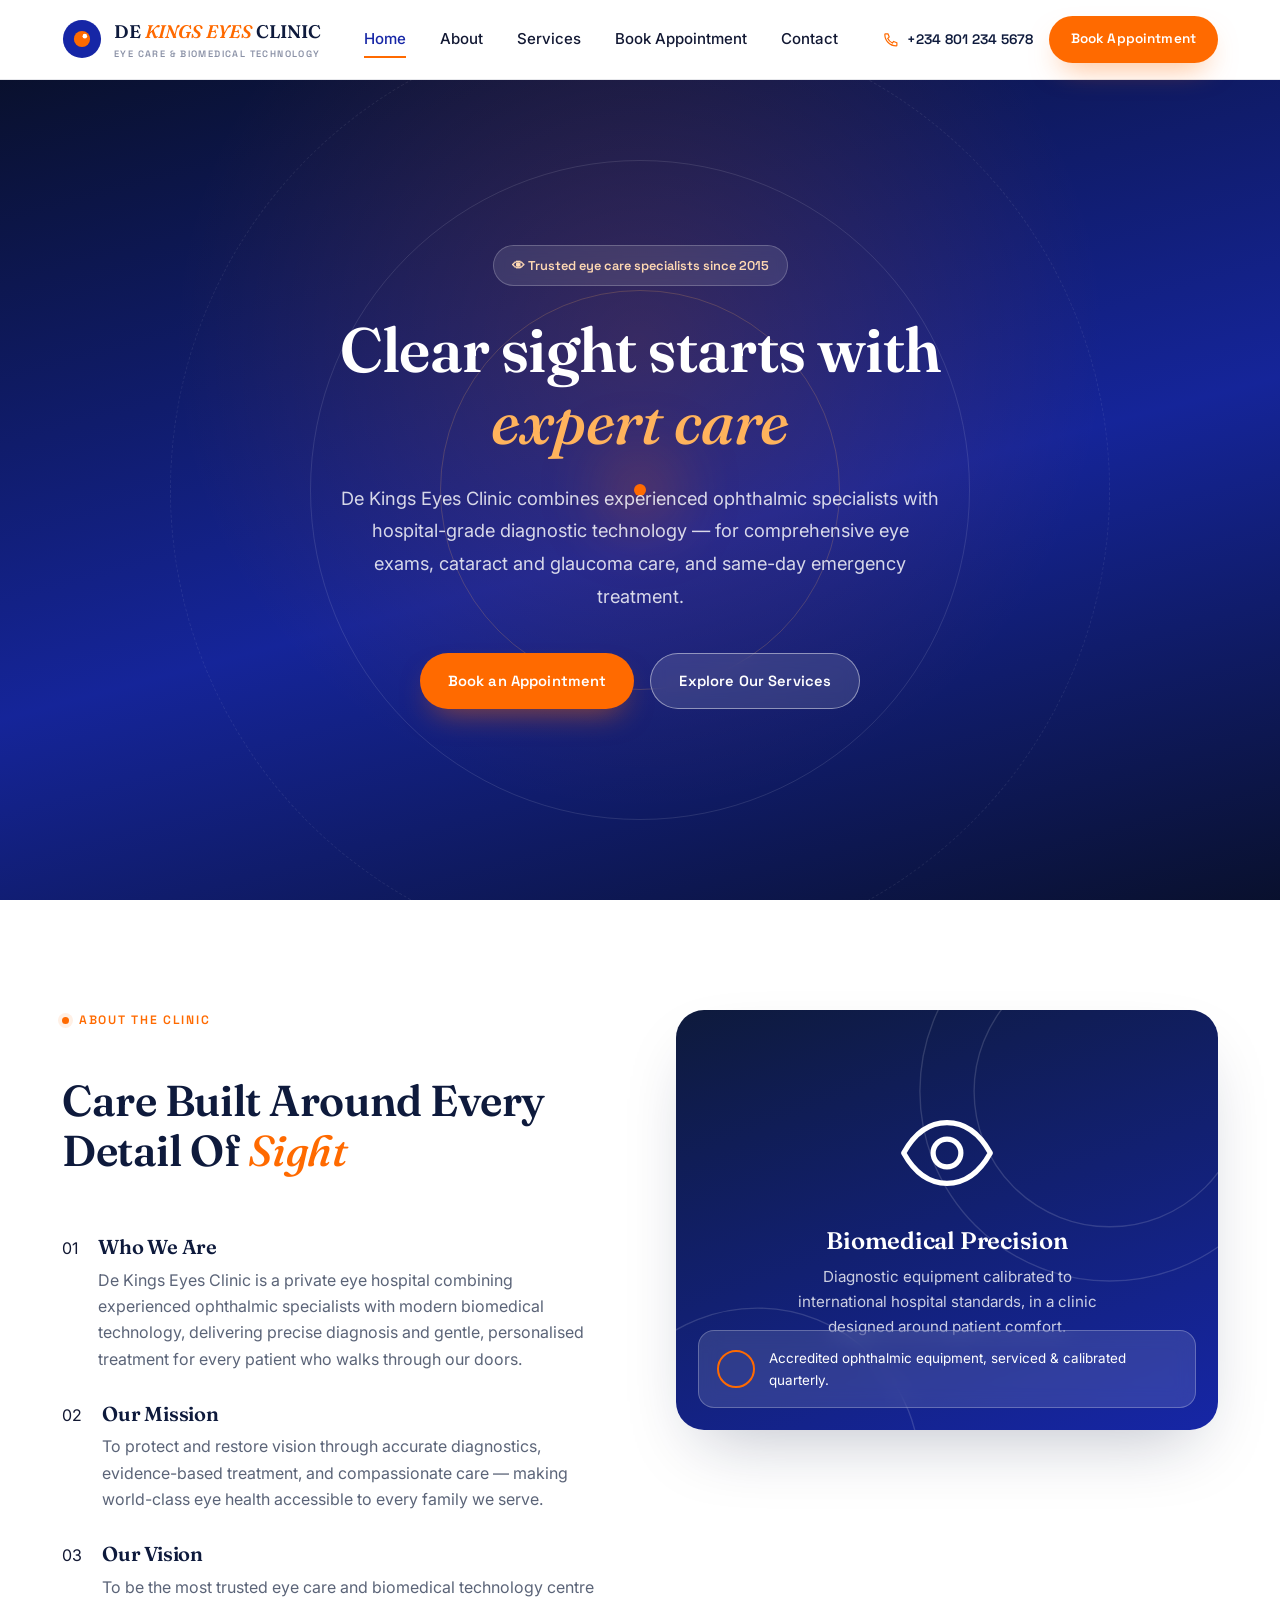
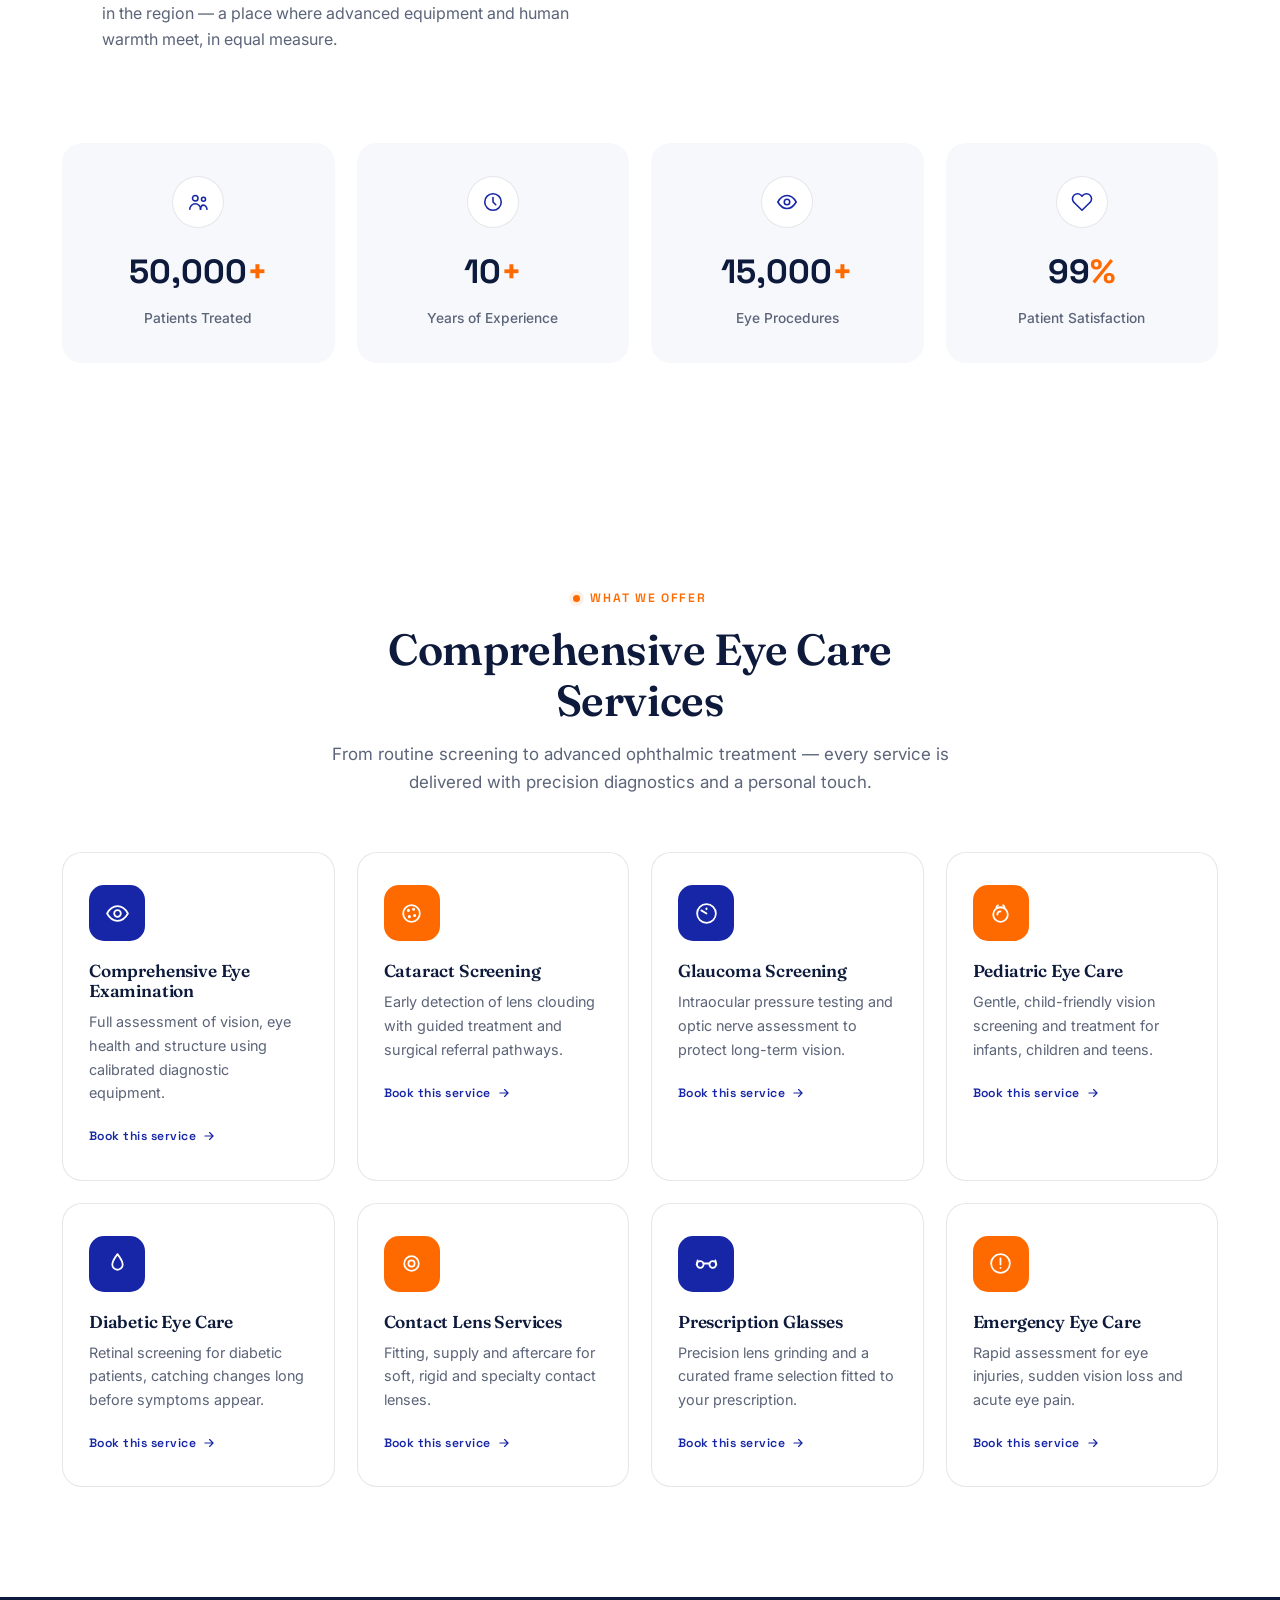
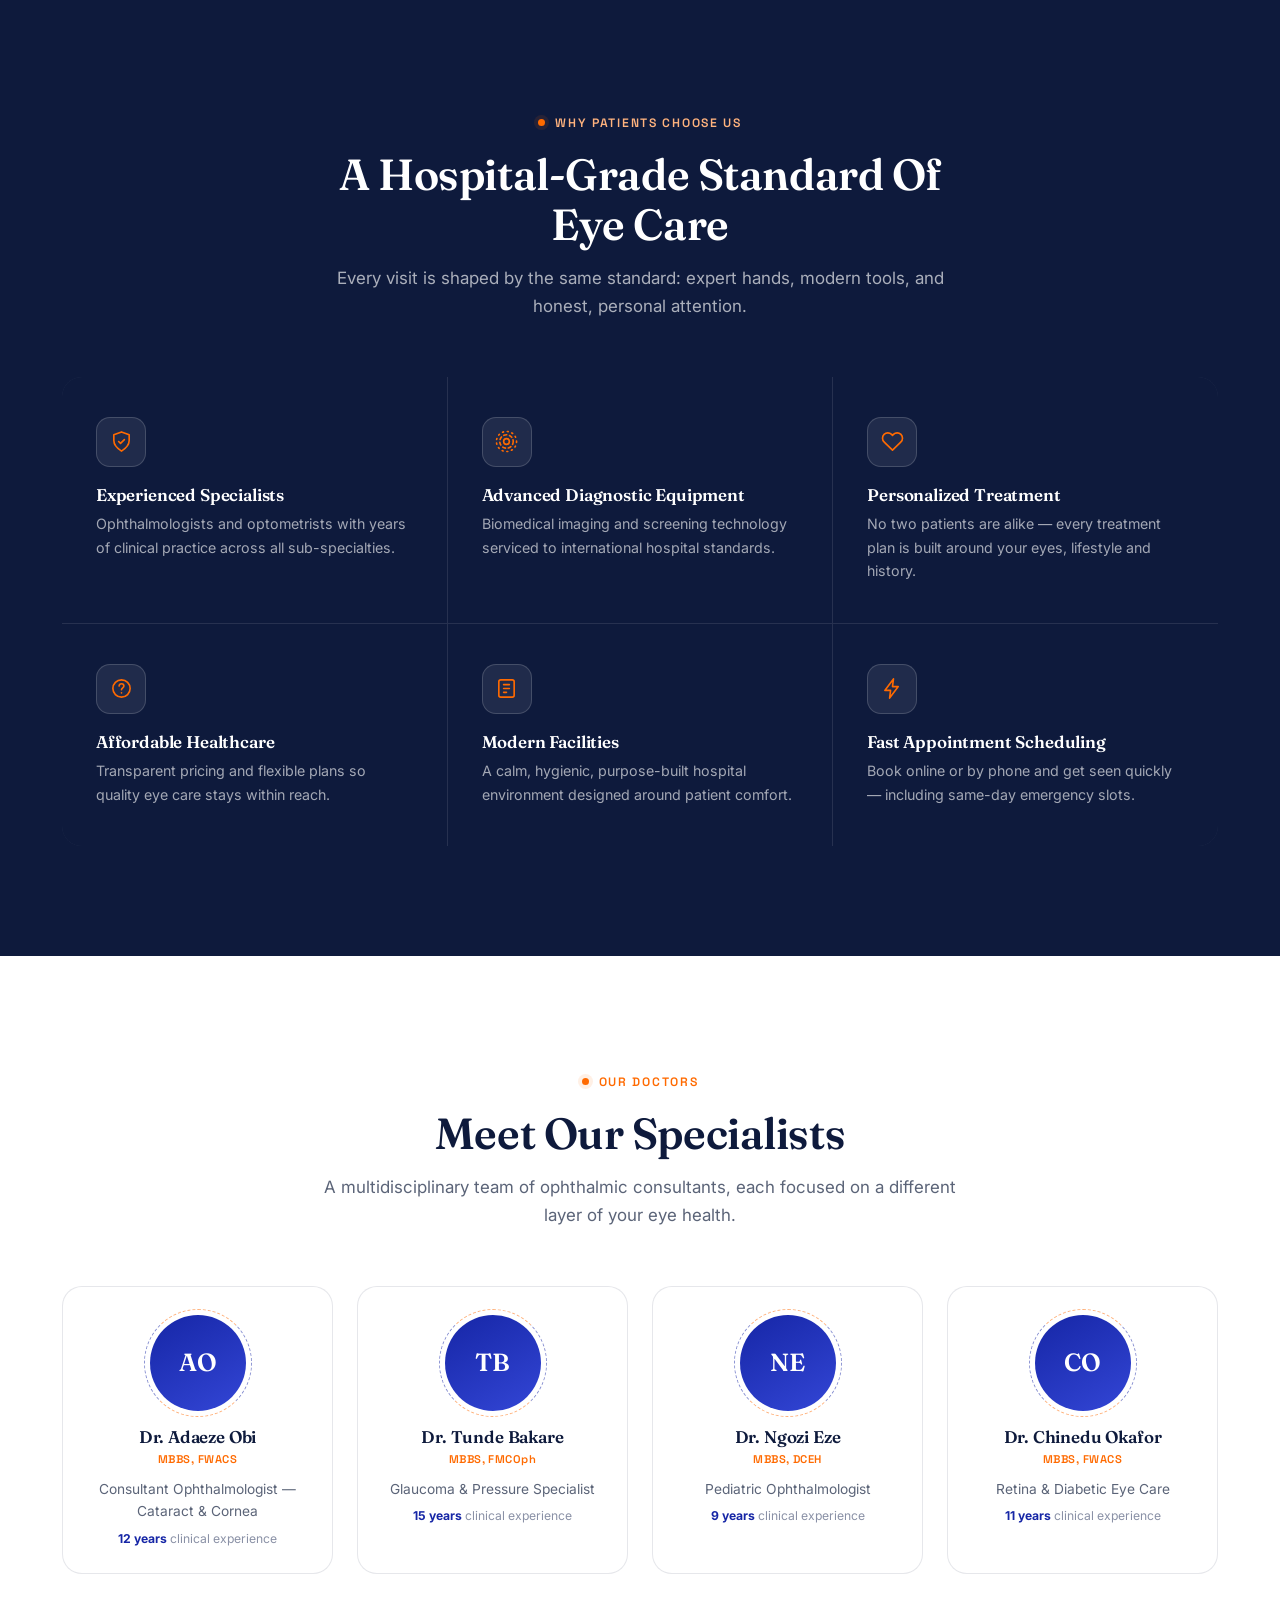
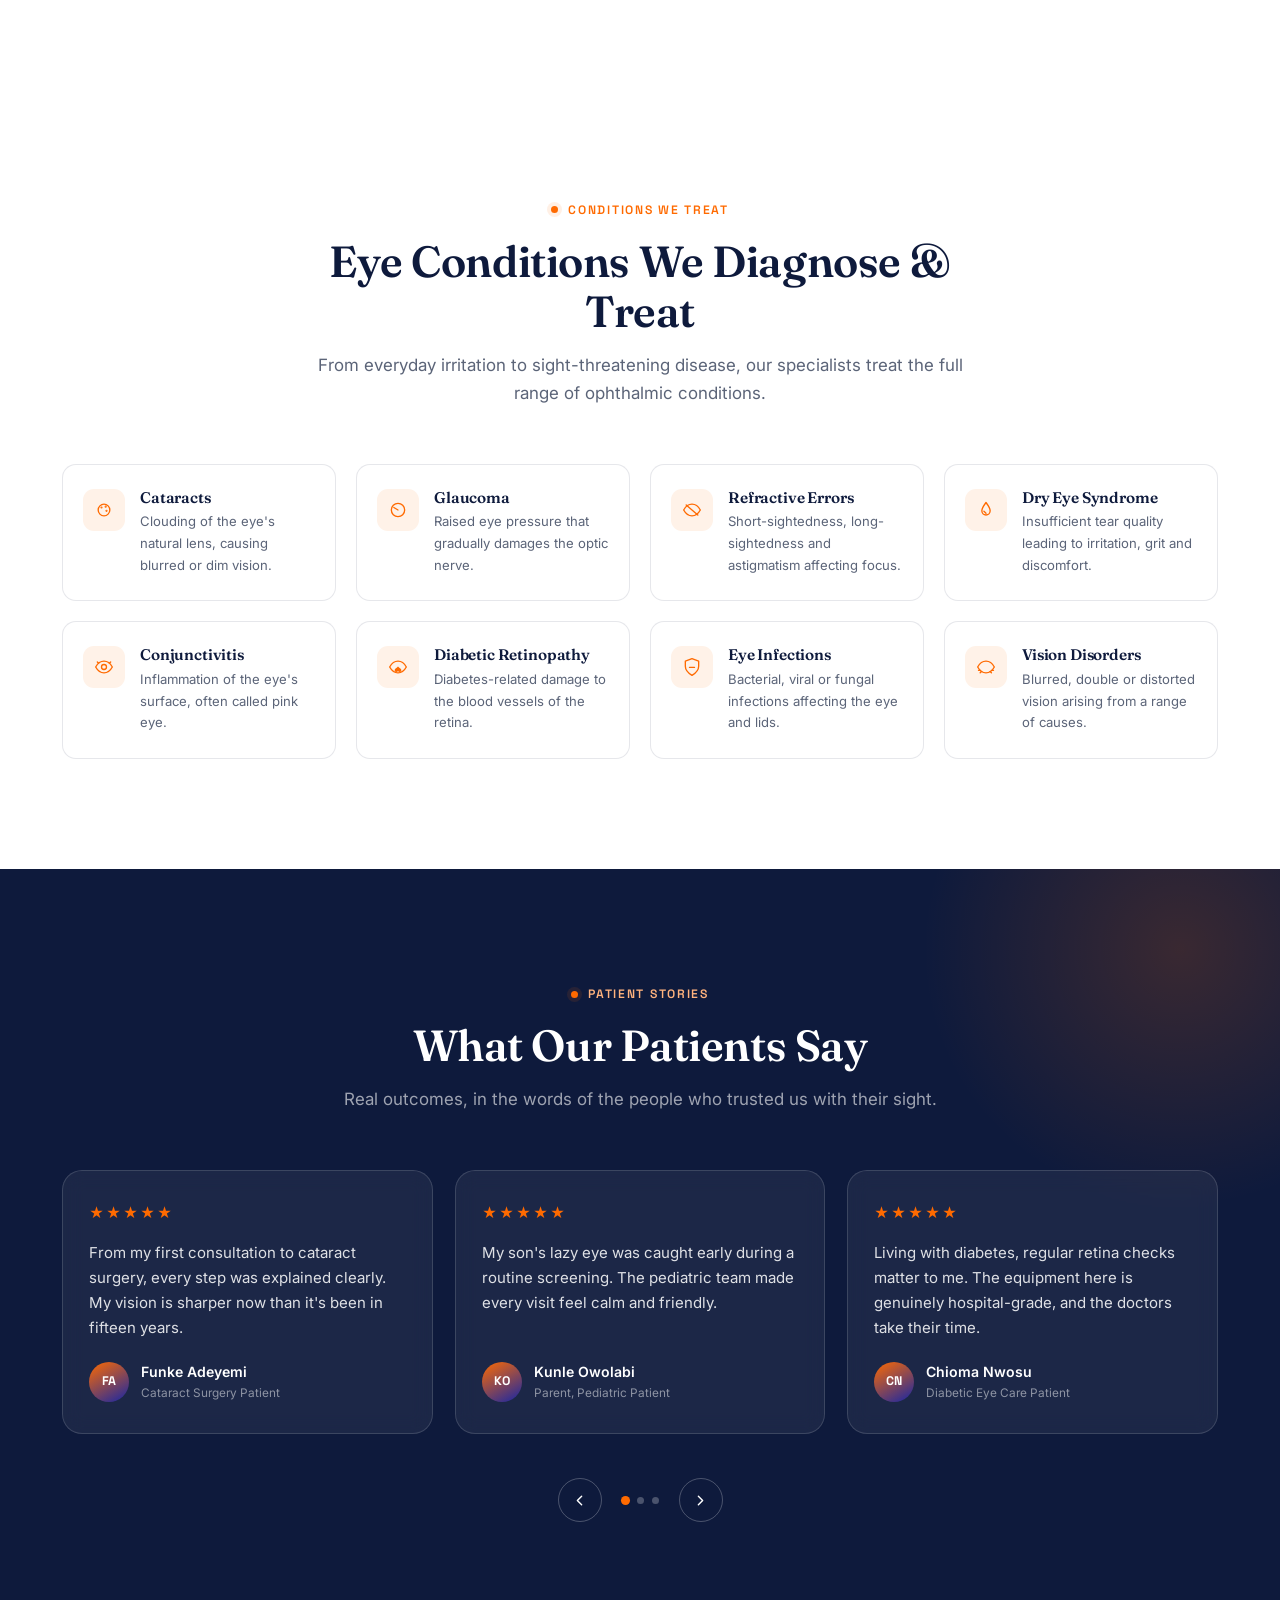
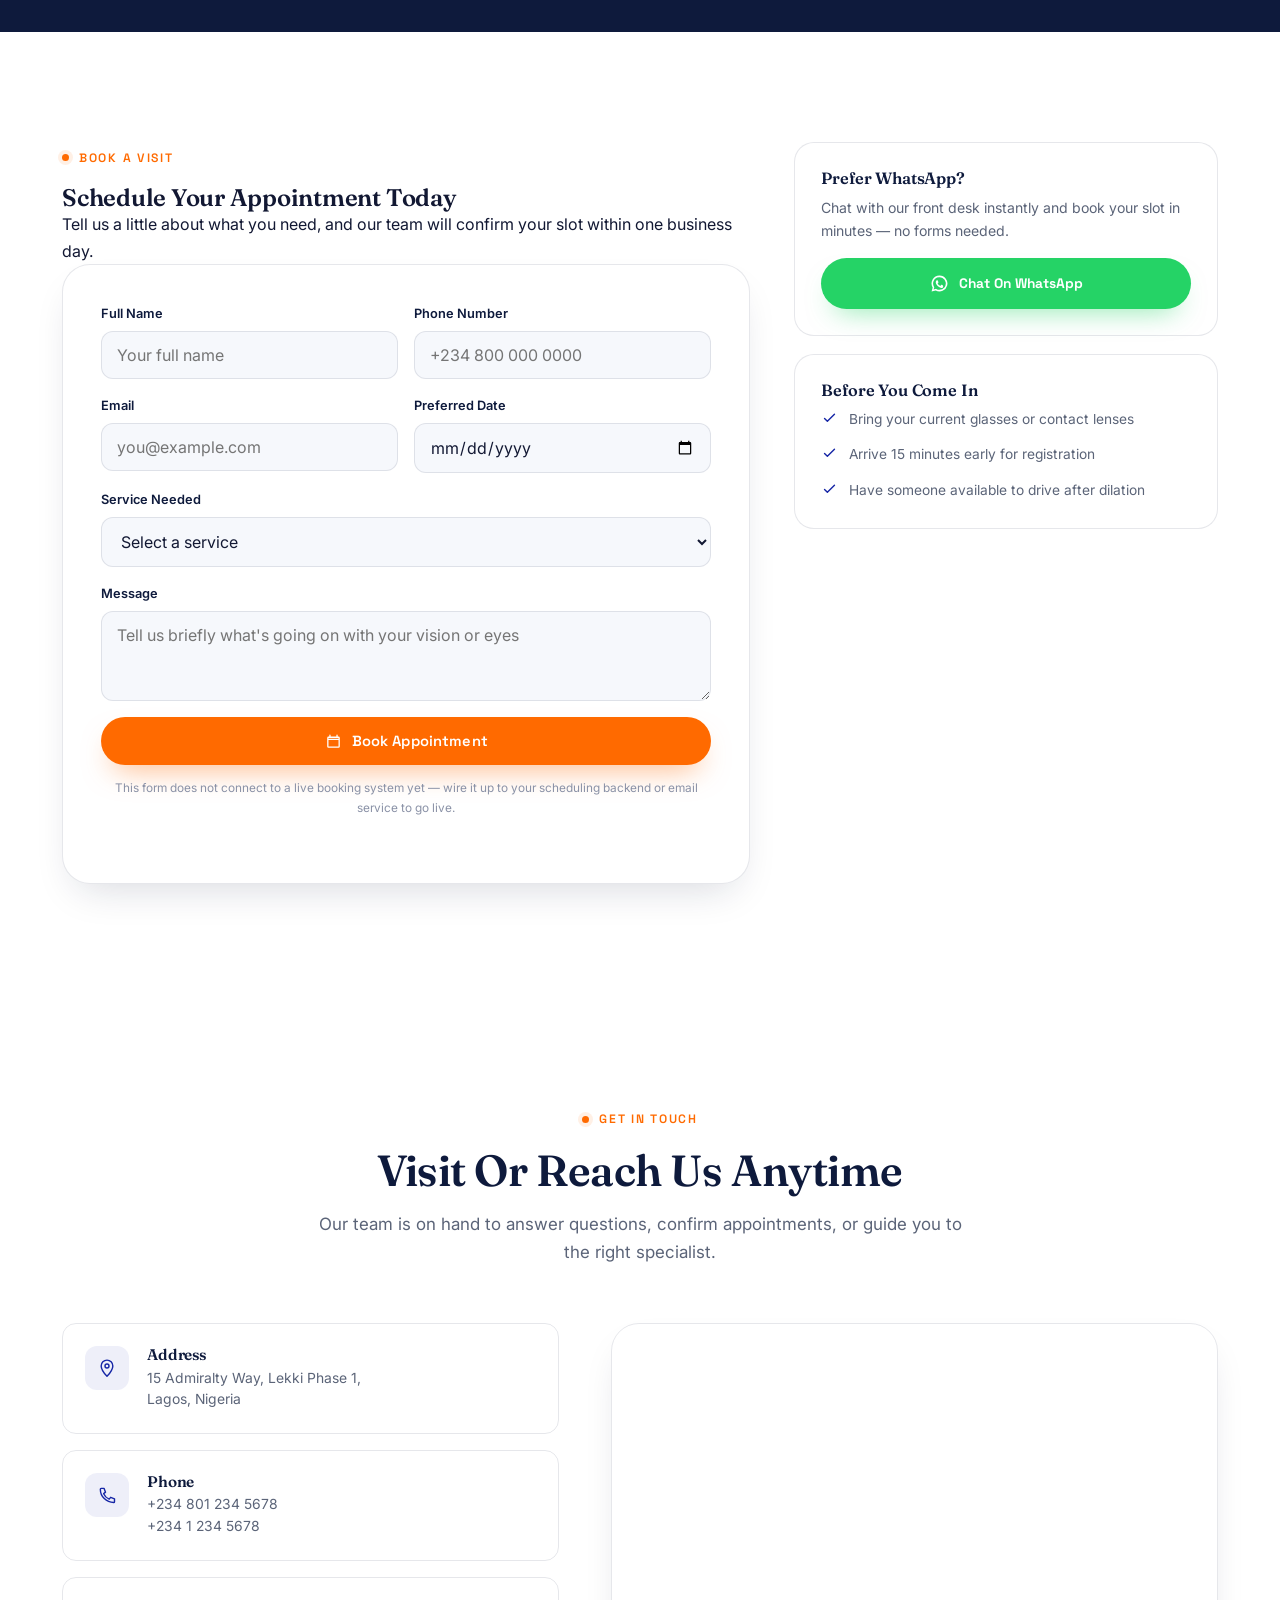
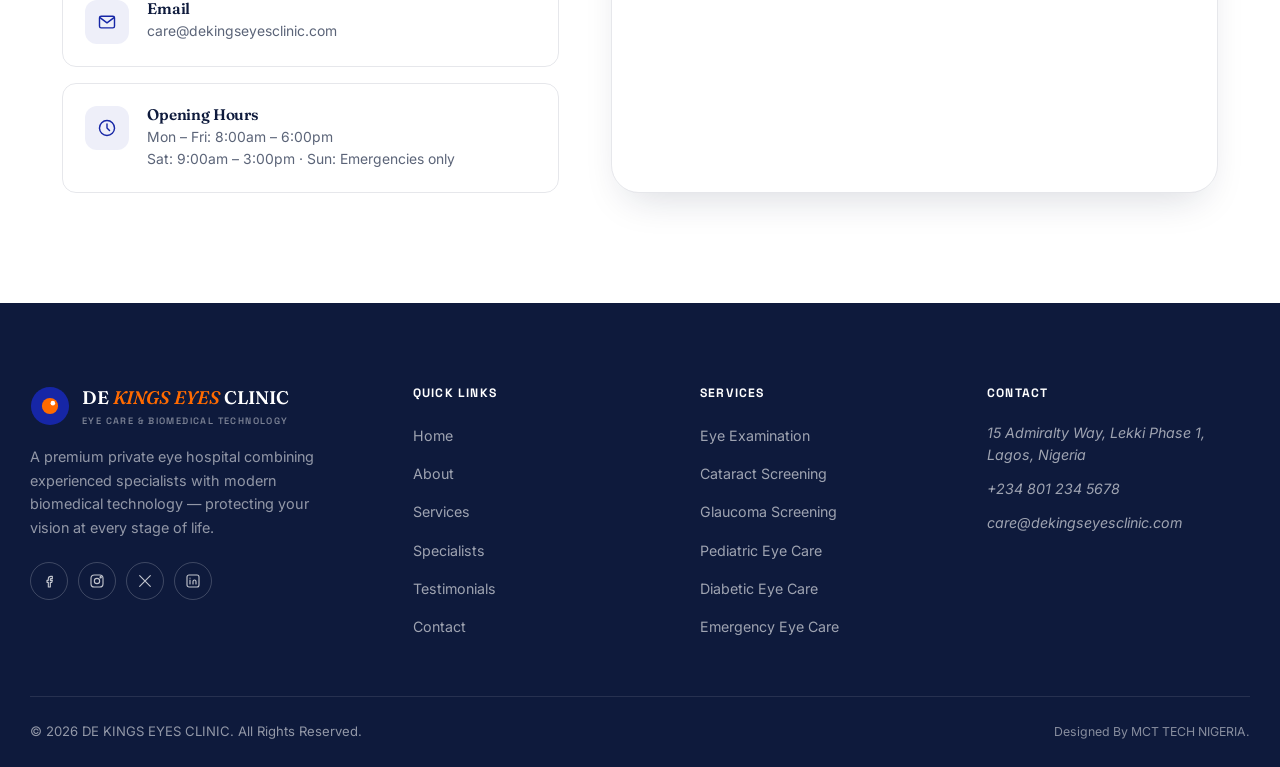
==== index.html @ 087394f2 "first commit" ====
<!DOCTYPE html>
<html lang="en">
<head>
<meta charset="UTF-8">
<meta name="viewport" content="width=device-width, initial-scale=1.0">
<title>De Kings Eyes Clinic — Expert Eye Care in Lekki, Lagos</title>
<meta name="description" content="De Kings Eyes Clinic offers comprehensive eye examinations, cataract & glaucoma screening, pediatric and diabetic eye care, delivered by certified specialists using hospital-grade equipment in Lekki, Lagos.">
<link rel="icon" href="data:image/svg+xml,%3Csvg xmlns='http://www.w3.org/2000/svg' viewBox='0 0 24 24'%3E%3Ccircle cx='12' cy='12' r='10' fill='%231626A6'/%3E%3Ccircle cx='12' cy='12' r='4.2' fill='%23FF6A00'/%3E%3C/svg%3E">
<link rel="preconnect" href="https://fonts.googleapis.com">
<link rel="preconnect" href="https://fonts.gstatic.com" crossorigin>
<link href="https://fonts.googleapis.com/css2?family=Fraunces:ital,opsz,wght@0,9..144,300..900;1,9..144,300..700&family=Inter:wght@400;500;600;700;800&family=Space+Grotesk:wght@500;600;700&display=swap" rel="stylesheet">
<link rel="stylesheet" href="styles.css">
</head>
<body class="lock">

<div id="loader" aria-hidden="true">
  <svg viewBox="0 0 24 24">
    <defs>
      <linearGradient id="bladeGrad" x1="0" y1="0" x2="1" y2="1">
        <stop offset="0" stop-color="#FF6A00"/>
        <stop offset="1" stop-color="#1626A6"/>
      </linearGradient>
    </defs>
    <g>
      <path class="aperture-blade" d="M12 12 L12 1 A11 11 0 0 1 21.5 6.5 Z"/>
      <path class="aperture-blade" d="M12 12 L21.5 6.5 A11 11 0 0 1 21.5 17.5 Z"/>
      <path class="aperture-blade" d="M12 12 L21.5 17.5 A11 11 0 0 1 12 23 Z"/>
      <path class="aperture-blade" d="M12 12 L12 23 A11 11 0 0 1 2.5 17.5 Z"/>
      <path class="aperture-blade" d="M12 12 L2.5 17.5 A11 11 0 0 1 2.5 6.5 Z"/>
      <path class="aperture-blade" d="M12 12 L2.5 6.5 A11 11 0 0 1 12 1 Z"/>
    </g>
  </svg>
  <div class="loader-label">Focusing your view</div>
</div>

<header class="nav" id="siteNav">
  <div class="container nav-inner">
    <a href="index.html" class="brand">
      <svg class="brand-mark" viewBox="0 0 42 42" fill="none">
        <circle cx="21" cy="21" r="20" fill="#1626A6"/>
        <circle cx="21" cy="21" r="8.5" fill="#FF6A00"/>
        <circle cx="24" cy="18" r="2.4" fill="#fff"/>
      </svg>
      <span class="brand-name">DE <b>KINGS EYES</b> CLINIC<small>Eye Care &amp; Biomedical Technology</small></span>
    </a>
    <nav class="nav-links" id="navLinks">
      <a href="index.html" aria-current="page">Home</a>
      <a href="about.html">About</a>
      <a href="services.html">Services</a>
      <a href="appointment.html">Book Appointment</a>
      <a href="contact.html">Contact</a>
    </nav>
    <div class="nav-cta">
      <a class="nav-phone" href="tel:+2348012345678">
        <svg viewBox="0 0 24 24" fill="none" stroke="currentColor" stroke-width="1.7" stroke-linecap="round" stroke-linejoin="round"><path d="M5 4h3.4l1.8 4.6-2.2 1.8a13 13 0 0 0 6.6 6.6l1.8-2.2L21 16.6V20a1 1 0 0 1-1 1c-8.8 0-16-7.2-16-16a1 1 0 0 1 1-1Z"/></svg>
        +234 801 234 5678
      </a>
      <a href="appointment.html" class="btn btn-primary btn-sm">Book Appointment</a>
      <button class="nav-toggle" id="navToggle" aria-label="Open menu" aria-expanded="false" aria-controls="navLinks">
        <span class="bar"></span><span class="bar"></span><span class="bar"></span>
      </button>
    </div>
  </div>
</header>
<div class="nav-overlay" id="navOverlay"></div>

<main>

<section class="hero" id="home">
  <div class="hero-iris" aria-hidden="true"><span></span><span></span><span></span><span class="pupil"></span></div>
  <div class="container hero-inner">
    <span class="hero-tag">👁 Trusted eye care specialists since 2015</span>
    <h1>Clear sight starts with <em>expert care</em></h1>
    <p>De Kings Eyes Clinic combines experienced ophthalmic specialists with hospital-grade diagnostic technology — for comprehensive eye exams, cataract and glaucoma care, and same-day emergency treatment.</p>
    <div class="hero-btns">
      <a href="appointment.html" class="btn btn-primary">Book an Appointment</a>
      <a href="services.html" class="btn btn-ghost">Explore Our Services</a>
    </div>
  </div>
</section>
<!-- ============================================================ ABOUT -->
<section class="about section-pad" id="about">
  <div class="container">
    <div class="about-grid">
      <div class="about-blocks reveal">
        <span class="eyebrow">About The Clinic</span>
        <h2 style="font-size:clamp(2rem,3.4vw,2.7rem);color:var(--blue-dark);margin-bottom:30px;">Care Built Around Every Detail Of <span class="italic-accent">Sight</span></h2>
        <div class="about-block">
          <span class="num">01</span>
          <div><h3>Who We Are</h3><p>De Kings Eyes Clinic is a private eye hospital combining experienced ophthalmic specialists with modern biomedical technology, delivering precise diagnosis and gentle, personalised treatment for every patient who walks through our doors.</p></div>
        </div>
        <div class="about-block">
          <span class="num">02</span>
          <div><h3>Our Mission</h3><p>To protect and restore vision through accurate diagnostics, evidence-based treatment, and compassionate care — making world-class eye health accessible to every family we serve.</p></div>
        </div>
        <div class="about-block">
          <span class="num">03</span>
          <div><h3>Our Vision</h3><p>To be the most trusted eye care and biomedical technology centre in the region — a place where advanced equipment and human warmth meet, in equal measure.</p></div>
        </div>
      </div>

      <div class="about-visual reveal">
        <svg class="pattern" viewBox="0 0 400 400" fill="none">
          <circle cx="320" cy="60" r="140" stroke="white" stroke-width="1"/>
          <circle cx="320" cy="60" r="100" stroke="white" stroke-width="1"/>
          <circle cx="60" cy="340" r="120" stroke="white" stroke-width="1"/>
        </svg>
        <div class="about-visual-content">
          <svg viewBox="0 0 24 24" fill="none" stroke="white" stroke-width="1.2" stroke-linecap="round" stroke-linejoin="round"><path d="M2 12c2.5-4.5 6-7 10-7s7.5 2.5 10 7c-2.5 4.5-6 7-10 7s-7.5-2.5-10-7Z"/><circle cx="12" cy="12" r="3.2"/></svg>
          <h4>Biomedical Precision</h4>
          <p>Diagnostic equipment calibrated to international hospital standards, in a clinic designed around patient comfort.</p>
        </div>
        <div class="about-badge">
          <span class="ring"></span>
          <span>Accredited ophthalmic equipment, serviced &amp; calibrated quarterly.</span>
        </div>
      </div>
    </div>

    <div class="stats-grid reveal reveal-stagger">
      <div class="stat-card" style="--i:0">
        <span class="ring-ic"><svg viewBox="0 0 24 24" fill="none" stroke="currentColor" stroke-width="1.7" stroke-linecap="round" stroke-linejoin="round"><circle cx="9" cy="8" r="3"/><path d="M3 20c0-3.3 2.7-6 6-6s6 2.7 6 6"/><circle cx="18" cy="9" r="2.2"/><path d="M14.5 20c.3-2.6 2-4.6 3.5-4.6 2 0 3.6 2.2 3.8 4.6"/></svg></span>
        <div class="stat-number" data-target="50000" data-suffix="+">0</div>
        <div class="lbl">Patients Treated</div>
      </div>
      <div class="stat-card" style="--i:1">
        <span class="ring-ic"><svg viewBox="0 0 24 24" fill="none" stroke="currentColor" stroke-width="1.7" stroke-linecap="round" stroke-linejoin="round"><circle cx="12" cy="12" r="9"/><path d="M12 7v5l3 3"/></svg></span>
        <div class="stat-number" data-target="10" data-suffix="+">0</div>
        <div class="lbl">Years of Experience</div>
      </div>
      <div class="stat-card" style="--i:2">
        <span class="ring-ic"><svg viewBox="0 0 24 24" fill="none" stroke="currentColor" stroke-width="1.7" stroke-linecap="round" stroke-linejoin="round"><path d="M2 12c2.5-4.5 6-7 10-7s7.5 2.5 10 7c-2.5 4.5-6 7-10 7s-7.5-2.5-10-7Z"/><circle cx="12" cy="12" r="3"/></svg></span>
        <div class="stat-number" data-target="15000" data-suffix="+">0</div>
        <div class="lbl">Eye Procedures</div>
      </div>
      <div class="stat-card" style="--i:3">
        <span class="ring-ic"><svg viewBox="0 0 24 24" fill="none" stroke="currentColor" stroke-width="1.7" stroke-linecap="round" stroke-linejoin="round"><path d="M20.8 4.6a5.5 5.5 0 0 0-7.8 0L12 5.6l-1-1a5.5 5.5 0 0 0-7.8 7.8l1 1L12 21l7.8-7.6 1-1a5.5 5.5 0 0 0 0-7.8Z"/></svg></span>
        <div class="stat-number" data-target="99" data-suffix="%">0</div>
        <div class="lbl">Patient Satisfaction</div>
      </div>
    </div>
  </div>
</section>

<!-- ============================================================ SERVICES -->
<section class="services section-pad" id="services">
  <div class="container">
    <div class="section-head center reveal">
      <span class="eyebrow">What We Offer</span>
      <h2>Comprehensive Eye Care Services</h2>
      <p>From routine screening to advanced ophthalmic treatment — every service is delivered with precision diagnostics and a personal touch.</p>
    </div>

    <div class="services-grid reveal reveal-stagger">
      <div class="service-card" style="--i:0">
        <span class="icon-badge blue"><svg viewBox="0 0 24 24" fill="none" stroke="currentColor" stroke-width="1.7" stroke-linecap="round" stroke-linejoin="round"><path d="M2 12c2.5-4.5 6-7 10-7s7.5 2.5 10 7c-2.5 4.5-6 7-10 7s-7.5-2.5-10-7Z"/><circle cx="12" cy="12" r="3.2"/></svg></span>
        <h3>Comprehensive Eye Examination</h3>
        <p>Full assessment of vision, eye health and structure using calibrated diagnostic equipment.</p>
        <a href="#appointment" class="card-link">Book this service <svg viewBox="0 0 24 24" fill="none" stroke="currentColor" stroke-width="2" stroke-linecap="round" stroke-linejoin="round"><path d="M5 12h14M13 6l6 6-6 6"/></svg></a>
      </div>
      <div class="service-card" style="--i:1">
        <span class="icon-badge orange"><svg viewBox="0 0 24 24" fill="none" stroke="currentColor" stroke-width="1.7" stroke-linecap="round" stroke-linejoin="round"><circle cx="12" cy="12" r="8"/><circle cx="9" cy="9" r=".6" fill="currentColor"/><circle cx="14" cy="8" r=".6" fill="currentColor"/><circle cx="15" cy="14" r=".6" fill="currentColor"/><circle cx="10" cy="15" r=".6" fill="currentColor"/></svg></span>
        <h3>Cataract Screening</h3>
        <p>Early detection of lens clouding with guided treatment and surgical referral pathways.</p>
        <a href="#appointment" class="card-link">Book this service <svg viewBox="0 0 24 24" fill="none" stroke="currentColor" stroke-width="2" stroke-linecap="round" stroke-linejoin="round"><path d="M5 12h14M13 6l6 6-6 6"/></svg></a>
      </div>
      <div class="service-card" style="--i:2">
        <span class="icon-badge blue"><svg viewBox="0 0 24 24" fill="none" stroke="currentColor" stroke-width="1.7" stroke-linecap="round" stroke-linejoin="round"><circle cx="12" cy="12" r="9"/><path d="M12 12 7 9"/><path d="M12 7v1"/></svg></span>
        <h3>Glaucoma Screening</h3>
        <p>Intraocular pressure testing and optic nerve assessment to protect long-term vision.</p>
        <a href="#appointment" class="card-link">Book this service <svg viewBox="0 0 24 24" fill="none" stroke="currentColor" stroke-width="2" stroke-linecap="round" stroke-linejoin="round"><path d="M5 12h14M13 6l6 6-6 6"/></svg></a>
      </div>
      <div class="service-card" style="--i:3">
        <span class="icon-badge orange"><svg viewBox="0 0 24 24" fill="none" stroke="currentColor" stroke-width="1.7" stroke-linecap="round" stroke-linejoin="round"><circle cx="12" cy="13" r="7"/><path d="M9 13a3 3 0 0 1 3-3"/><path d="M8 6.5C8 5 9.5 4 9.5 4M16 6.5c0-1.5-1.5-2.5-1.5-2.5"/></svg></span>
        <h3>Pediatric Eye Care</h3>
        <p>Gentle, child-friendly vision screening and treatment for infants, children and teens.</p>
        <a href="#appointment" class="card-link">Book this service <svg viewBox="0 0 24 24" fill="none" stroke="currentColor" stroke-width="2" stroke-linecap="round" stroke-linejoin="round"><path d="M5 12h14M13 6l6 6-6 6"/></svg></a>
      </div>
      <div class="service-card" style="--i:4">
        <span class="icon-badge blue"><svg viewBox="0 0 24 24" fill="none" stroke="currentColor" stroke-width="1.7" stroke-linecap="round" stroke-linejoin="round"><path d="M12 3c3 4 5 7.2 5 10a5 5 0 0 1-10 0c0-2.8 2-6 5-10Z"/></svg></span>
        <h3>Diabetic Eye Care</h3>
        <p>Retinal screening for diabetic patients, catching changes long before symptoms appear.</p>
        <a href="#appointment" class="card-link">Book this service <svg viewBox="0 0 24 24" fill="none" stroke="currentColor" stroke-width="2" stroke-linecap="round" stroke-linejoin="round"><path d="M5 12h14M13 6l6 6-6 6"/></svg></a>
      </div>
      <div class="service-card" style="--i:5">
        <span class="icon-badge orange"><svg viewBox="0 0 24 24" fill="none" stroke="currentColor" stroke-width="1.7" stroke-linecap="round" stroke-linejoin="round"><circle cx="12" cy="12" r="7"/><circle cx="12" cy="12" r="3"/></svg></span>
        <h3>Contact Lens Services</h3>
        <p>Fitting, supply and aftercare for soft, rigid and specialty contact lenses.</p>
        <a href="#appointment" class="card-link">Book this service <svg viewBox="0 0 24 24" fill="none" stroke="currentColor" stroke-width="2" stroke-linecap="round" stroke-linejoin="round"><path d="M5 12h14M13 6l6 6-6 6"/></svg></a>
      </div>
      <div class="service-card" style="--i:6">
        <span class="icon-badge blue"><svg viewBox="0 0 24 24" fill="none" stroke="currentColor" stroke-width="1.7" stroke-linecap="round" stroke-linejoin="round"><circle cx="6" cy="13" r="3.2"/><circle cx="18" cy="13" r="3.2"/><path d="M9.2 12h5.6M2.5 13l1-4M21.5 13l-1-4"/></svg></span>
        <h3>Prescription Glasses</h3>
        <p>Precision lens grinding and a curated frame selection fitted to your prescription.</p>
        <a href="#appointment" class="card-link">Book this service <svg viewBox="0 0 24 24" fill="none" stroke="currentColor" stroke-width="2" stroke-linecap="round" stroke-linejoin="round"><path d="M5 12h14M13 6l6 6-6 6"/></svg></a>
      </div>
      <div class="service-card" style="--i:7">
        <span class="icon-badge orange"><svg viewBox="0 0 24 24" fill="none" stroke="currentColor" stroke-width="1.7" stroke-linecap="round" stroke-linejoin="round"><circle cx="12" cy="12" r="9"/><path d="M12 7v6M12 16.2v.1"/></svg></span>
        <h3>Emergency Eye Care</h3>
        <p>Rapid assessment for eye injuries, sudden vision loss and acute eye pain.</p>
        <a href="#appointment" class="card-link">Book this service <svg viewBox="0 0 24 24" fill="none" stroke="currentColor" stroke-width="2" stroke-linecap="round" stroke-linejoin="round"><path d="M5 12h14M13 6l6 6-6 6"/></svg></a>
      </div>
    </div>
  </div>
</section>

<!-- ============================================================ WHY CHOOSE US -->
<section class="why section-pad" id="why">
  <div class="container">
    <div class="section-head center reveal">
      <span class="eyebrow on-dark">Why Patients Choose Us</span>
      <h2>A Hospital-Grade Standard Of Eye Care</h2>
      <p>Every visit is shaped by the same standard: expert hands, modern tools, and honest, personal attention.</p>
    </div>
    <div class="why-grid reveal reveal-stagger">
      <div class="why-item" style="--i:0">
        <span class="ic"><svg viewBox="0 0 24 24" fill="none" stroke="currentColor" stroke-width="1.7" stroke-linecap="round" stroke-linejoin="round"><path d="M12 2 4 5v6c0 5 4 8.5 8 11 4-2.5 8-6 8-11V5Z"/><path d="M9 12l2 2 4-4"/></svg></span>
        <h3>Experienced Specialists</h3><p>Ophthalmologists and optometrists with years of clinical practice across all sub-specialties.</p>
      </div>
      <div class="why-item" style="--i:1">
        <span class="ic"><svg viewBox="0 0 24 24" fill="none" stroke="currentColor" stroke-width="1.7" stroke-linecap="round" stroke-linejoin="round"><circle cx="12" cy="12" r="3"/><circle cx="12" cy="12" r="7" stroke-dasharray="3 3"/><circle cx="12" cy="12" r="10.5" stroke-dasharray="1 4"/></svg></span>
        <h3>Advanced Diagnostic Equipment</h3><p>Biomedical imaging and screening technology serviced to international hospital standards.</p>
      </div>
      <div class="why-item" style="--i:2">
        <span class="ic"><svg viewBox="0 0 24 24" fill="none" stroke="currentColor" stroke-width="1.7" stroke-linecap="round" stroke-linejoin="round"><path d="M20.8 4.6a5.5 5.5 0 0 0-7.8 0L12 5.6l-1-1a5.5 5.5 0 0 0-7.8 7.8l1 1L12 21l7.8-7.6 1-1a5.5 5.5 0 0 0 0-7.8Z"/></svg></span>
        <h3>Personalized Treatment</h3><p>No two patients are alike — every treatment plan is built around your eyes, lifestyle and history.</p>
      </div>
      <div class="why-item" style="--i:3">
        <span class="ic"><svg viewBox="0 0 24 24" fill="none" stroke="currentColor" stroke-width="1.7" stroke-linecap="round" stroke-linejoin="round"><circle cx="12" cy="12" r="9"/><path d="M9.5 9.5a2.5 2.5 0 0 1 5 0c0 1.6-2.5 2-2.5 3.7M12 16.5v.1"/></svg></span>
        <h3>Affordable Healthcare</h3><p>Transparent pricing and flexible plans so quality eye care stays within reach.</p>
      </div>
      <div class="why-item" style="--i:4">
        <span class="ic"><svg viewBox="0 0 24 24" fill="none" stroke="currentColor" stroke-width="1.7" stroke-linecap="round" stroke-linejoin="round"><rect x="4" y="3" width="16" height="18" rx="2"/><path d="M9 8h6M9 12h6M9 16h3"/></svg></span>
        <h3>Modern Facilities</h3><p>A calm, hygienic, purpose-built hospital environment designed around patient comfort.</p>
      </div>
      <div class="why-item" style="--i:5">
        <span class="ic"><svg viewBox="0 0 24 24" fill="none" stroke="currentColor" stroke-width="1.7" stroke-linecap="round" stroke-linejoin="round"><path d="M13 2 4 14h6l-1 8 9-12h-6l1-8Z"/></svg></span>
        <h3>Fast Appointment Scheduling</h3><p>Book online or by phone and get seen quickly — including same-day emergency slots.</p>
      </div>
    </div>
  </div>
</section>

<!-- ============================================================ SPECIALISTS -->
<section class="section-pad" id="specialists">
  <div class="container">
    <div class="section-head center reveal">
      <span class="eyebrow">Our Doctors</span>
      <h2>Meet Our Specialists</h2>
      <p>A multidisciplinary team of ophthalmic consultants, each focused on a different layer of your eye health.</p>
    </div>
    <div class="specialists-grid reveal reveal-stagger">
      <div class="doctor-card" style="--i:0">
        <div class="doctor-avatar">AO</div>
        <h3>Dr. Adaeze Obi</h3>
        <div class="qual">MBBS, FWACS</div>
        <div class="spec">Consultant Ophthalmologist — Cataract &amp; Cornea</div>
        <div class="exp"><b>12 years</b> clinical experience</div>
      </div>
      <div class="doctor-card" style="--i:1">
        <div class="doctor-avatar">TB</div>
        <h3>Dr. Tunde Bakare</h3>
        <div class="qual">MBBS, FMCOph</div>
        <div class="spec">Glaucoma &amp; Pressure Specialist</div>
        <div class="exp"><b>15 years</b> clinical experience</div>
      </div>
      <div class="doctor-card" style="--i:2">
        <div class="doctor-avatar">NE</div>
        <h3>Dr. Ngozi Eze</h3>
        <div class="qual">MBBS, DCEH</div>
        <div class="spec">Pediatric Ophthalmologist</div>
        <div class="exp"><b>9 years</b> clinical experience</div>
      </div>
      <div class="doctor-card" style="--i:3">
        <div class="doctor-avatar">CO</div>
        <h3>Dr. Chinedu Okafor</h3>
        <div class="qual">MBBS, FWACS</div>
        <div class="spec">Retina &amp; Diabetic Eye Care</div>
        <div class="exp"><b>11 years</b> clinical experience</div>
      </div>
    </div>
  </div>
</section>

<!-- ============================================================ CONDITIONS -->
<section class="conditions section-pad" id="conditions">
  <div class="container">
    <div class="section-head center reveal">
      <span class="eyebrow">Conditions We Treat</span>
      <h2>Eye Conditions We Diagnose &amp; Treat</h2>
      <p>From everyday irritation to sight-threatening disease, our specialists treat the full range of ophthalmic conditions.</p>
    </div>
    <div class="conditions-grid reveal reveal-stagger">
      <div class="condition-card" style="--i:0"><span class="ic"><svg viewBox="0 0 24 24" fill="none" stroke="currentColor" stroke-width="1.6" stroke-linecap="round" stroke-linejoin="round"><circle cx="12" cy="12" r="7"/><circle cx="9" cy="9" r=".5" fill="currentColor"/><circle cx="14" cy="8" r=".5" fill="currentColor"/><circle cx="15" cy="13" r=".5" fill="currentColor"/></svg></span><div><h4>Cataracts</h4><p>Clouding of the eye's natural lens, causing blurred or dim vision.</p></div></div>
      <div class="condition-card" style="--i:1"><span class="ic"><svg viewBox="0 0 24 24" fill="none" stroke="currentColor" stroke-width="1.6" stroke-linecap="round" stroke-linejoin="round"><circle cx="12" cy="12" r="8"/><path d="M12 12 7 9"/></svg></span><div><h4>Glaucoma</h4><p>Raised eye pressure that gradually damages the optic nerve.</p></div></div>
      <div class="condition-card" style="--i:2"><span class="ic"><svg viewBox="0 0 24 24" fill="none" stroke="currentColor" stroke-width="1.6" stroke-linecap="round" stroke-linejoin="round"><path d="M2 12c2.5-4.5 6-7 10-7s7.5 2.5 10 7c-2.5 4.5-6 7-10 7s-7.5-2.5-10-7Z"/><path d="M5 6l14 12"/></svg></span><div><h4>Refractive Errors</h4><p>Short-sightedness, long-sightedness and astigmatism affecting focus.</p></div></div>
      <div class="condition-card" style="--i:3"><span class="ic"><svg viewBox="0 0 24 24" fill="none" stroke="currentColor" stroke-width="1.6" stroke-linecap="round" stroke-linejoin="round"><path d="M12 3c3 4 5 7.2 5 10a5 5 0 0 1-10 0c0-2.8 2-6 5-10Z"/><path d="M9.5 13.5 12 16"/></svg></span><div><h4>Dry Eye Syndrome</h4><p>Insufficient tear quality leading to irritation, grit and discomfort.</p></div></div>
      <div class="condition-card" style="--i:4"><span class="ic"><svg viewBox="0 0 24 24" fill="none" stroke="currentColor" stroke-width="1.6" stroke-linecap="round" stroke-linejoin="round"><path d="M2 12c2.5-4.5 6-7 10-7s7.5 2.5 10 7c-2.5 4.5-6 7-10 7s-7.5-2.5-10-7Z"/><circle cx="12" cy="12" r="3"/><path d="M4 6l1.6 1.6M20 6l-1.6 1.6"/></svg></span><div><h4>Conjunctivitis</h4><p>Inflammation of the eye's surface, often called pink eye.</p></div></div>
      <div class="condition-card" style="--i:5"><span class="ic"><svg viewBox="0 0 24 24" fill="none" stroke="currentColor" stroke-width="1.6" stroke-linecap="round" stroke-linejoin="round"><path d="M2 12c2.5-4.5 6-7 10-7s7.5 2.5 10 7c-2.5 4.5-6 7-10 7s-7.5-2.5-10-7Z"/><path d="M12 17c2 2 4 .5 4-1.2 0-1.5-1.7-2-4-4.3-2.3 2.3-4 2.8-4 4.3C8 17.5 10 19 12 17Z" fill="currentColor" stroke="none"/></svg></span><div><h4>Diabetic Retinopathy</h4><p>Diabetes-related damage to the blood vessels of the retina.</p></div></div>
      <div class="condition-card" style="--i:6"><span class="ic"><svg viewBox="0 0 24 24" fill="none" stroke="currentColor" stroke-width="1.6" stroke-linecap="round" stroke-linejoin="round"><path d="M12 2 4 5v6c0 5 4 8.5 8 11 4-2.5 8-6 8-11V5Z"/><path d="M9 12.5h6"/></svg></span><div><h4>Eye Infections</h4><p>Bacterial, viral or fungal infections affecting the eye and lids.</p></div></div>
      <div class="condition-card" style="--i:7"><span class="ic"><svg viewBox="0 0 24 24" fill="none" stroke="currentColor" stroke-width="1.6" stroke-linecap="round" stroke-linejoin="round"><path d="M2 12c2.5-4.5 6-7 10-7s7.5 2.5 10 7c-2.5 4.5-6 7-10 7s-7.5-2.5-10-7Z"/><path d="M3 16h2M19 16h2M5 19l1.5-1.5M18.5 19 17 17.5"/></svg></span><div><h4>Vision Disorders</h4><p>Blurred, double or distorted vision arising from a range of causes.</p></div></div>
    </div>
  </div>
</section>

<!-- ============================================================ TESTIMONIALS -->
<section class="testimonials section-pad" id="testimonials">
  <div class="container">
    <div class="section-head center reveal">
      <span class="eyebrow on-dark">Patient Stories</span>
      <h2>What Our Patients Say</h2>
      <p>Real outcomes, in the words of the people who trusted us with their sight.</p>
    </div>

    <div class="slider reveal">
      <div class="slider-viewport">
        <div class="slider-track" id="sliderTrack">
          <div class="t-card">
            <div class="stars">★★★★★</div>
            <p class="quote">From my first consultation to cataract surgery, every step was explained clearly. My vision is sharper now than it's been in fifteen years.</p>
            <div class="t-person"><span class="t-avatar">FA</span><div><div class="name">Funke Adeyemi</div><div class="role">Cataract Surgery Patient</div></div></div>
          </div>
          <div class="t-card">
            <div class="stars">★★★★★</div>
            <p class="quote">My son's lazy eye was caught early during a routine screening. The pediatric team made every visit feel calm and friendly.</p>
            <div class="t-person"><span class="t-avatar">KO</span><div><div class="name">Kunle Owolabi</div><div class="role">Parent, Pediatric Patient</div></div></div>
          </div>
          <div class="t-card">
            <div class="stars">★★★★★</div>
            <p class="quote">Living with diabetes, regular retina checks matter to me. The equipment here is genuinely hospital-grade, and the doctors take their time.</p>
            <div class="t-person"><span class="t-avatar">CN</span><div><div class="name">Chioma Nwosu</div><div class="role">Diabetic Eye Care Patient</div></div></div>
          </div>
          <div class="t-card">
            <div class="stars">★★★★★</div>
            <p class="quote">I walked in with sudden eye pain on a Sunday and was seen within minutes. Calm, fast, professional emergency care.</p>
            <div class="t-person"><span class="t-avatar">IB</span><div><div class="name">Ibrahim Bello</div><div class="role">Emergency Eye Care Patient</div></div></div>
          </div>
          <div class="t-card">
            <div class="stars">★★★★★</div>
            <p class="quote">My new prescription glasses are the clearest I've ever had. The fitting process was quick and the frame selection felt premium.</p>
            <div class="t-person"><span class="t-avatar">SY</span><div><div class="name">Simisola Yusuf</div><div class="role">Prescription Glasses Patient</div></div></div>
          </div>
        </div>
      </div>
      <div class="slider-controls">
        <button class="slider-arrow" id="prevBtn" aria-label="Previous testimonial"><svg viewBox="0 0 24 24" fill="none" stroke="currentColor" stroke-width="2" stroke-linecap="round" stroke-linejoin="round"><path d="M15 18l-6-6 6-6"/></svg></button>
        <div class="slider-dots" id="sliderDots"></div>
        <button class="slider-arrow" id="nextBtn" aria-label="Next testimonial"><svg viewBox="0 0 24 24" fill="none" stroke="currentColor" stroke-width="2" stroke-linecap="round" stroke-linejoin="round"><path d="M9 18l6-6-6-6"/></svg></button>
      </div>
    </div>
  </div>
</section>

<!-- ============================================================ APPOINTMENT -->
<section class="appointment section-pad" id="appointment">
  <div class="container">
    <div class="appt-grid">
      <div>
        <div class="appt-head reveal">
          <span class="eyebrow">Book A Visit</span>
          <h2>Schedule Your Appointment Today</h2>
          <p>Tell us a little about what you need, and our team will confirm your slot within one business day.</p>
        </div>

        <form class="appt-form reveal" id="apptForm">
          <div class="form-row">
            <div class="field"><label for="fname">Full Name</label><input id="fname" name="fname" type="text" placeholder="Your full name" required></div>
            <div class="field"><label for="fphone">Phone Number</label><input id="fphone" name="fphone" type="tel" placeholder="+234 800 000 0000" required></div>
          </div>
          <div class="form-row">
            <div class="field"><label for="femail">Email</label><input id="femail" name="femail" type="email" placeholder="you@example.com" required></div>
            <div class="field"><label for="fdate">Preferred Date</label><input id="fdate" name="fdate" type="date" required></div>
          </div>
          <div class="field">
            <label for="fservice">Service Needed</label>
            <select id="fservice" name="fservice" required>
              <option value="" disabled selected>Select a service</option>
              <option>Comprehensive Eye Examination</option>
              <option>Cataract Screening</option>
              <option>Glaucoma Screening</option>
              <option>Pediatric Eye Care</option>
              <option>Diabetic Eye Care</option>
              <option>Contact Lens Services</option>
              <option>Prescription Glasses</option>
              <option>Emergency Eye Care</option>
            </select>
          </div>
          <div class="field"><label for="fmsg">Message</label><textarea id="fmsg" name="fmsg" placeholder="Tell us briefly what's going on with your vision or eyes"></textarea></div>
          <button type="submit" class="btn btn-primary btn-block">
            <svg viewBox="0 0 24 24" fill="none" stroke="currentColor" stroke-width="1.8" stroke-linecap="round" stroke-linejoin="round"><path d="M7 3v3M17 3v3M4 9h16M5 6h14a1 1 0 0 1 1 1v12a1 1 0 0 1-1 1H5a1 1 0 0 1-1-1V7a1 1 0 0 1 1-1Z"/></svg>
            Book Appointment
          </button>
          <p style="font-size:.74rem;color:var(--text-faint);text-align:center;margin-top:14px;">This form does not connect to a live booking system yet — wire it up to your scheduling backend or email service to go live.</p>
        </form>
        <div class="form-success" id="formSuccess">
          <svg viewBox="0 0 24 24" fill="none" stroke="currentColor" stroke-width="1.8" stroke-linecap="round" stroke-linejoin="round"><circle cx="12" cy="12" r="10"/><path d="M8 12l3 3 5-6"/></svg>
          <h4>Request received</h4>
          <p>Thank you — our front desk will call you shortly to confirm your appointment time.</p>
        </div>
      </div>

      <div class="appt-side reveal">
        <div class="appt-info-card">
          <h4>Prefer WhatsApp?</h4>
          <p>Chat with our front desk instantly and book your slot in minutes — no forms needed.</p>
          <a class="whatsapp-btn" href="https://wa.me/2348012345678?text=Hello%20De%20Kings%20Eyes%20Clinic%2C%20I%27d%20like%20to%20book%20an%20appointment." target="_blank" rel="noopener">
            <svg viewBox="0 0 24 24" fill="currentColor"><path d="M12 2a10 10 0 0 0-8.6 15.1L2 22l5.1-1.3A10 10 0 1 0 12 2Zm0 18a8 8 0 0 1-4.1-1.1l-.3-.2-3 .8.8-2.9-.2-.3A8 8 0 1 1 12 20Zm4.4-5.6c-.2-.1-1.4-.7-1.6-.8-.2-.1-.4-.1-.5.1-.2.2-.6.8-.8 1-.1.1-.3.2-.5.1-1.4-.6-2.3-1.1-3.2-2.6-.2-.3 0-.5.1-.6.1-.1.6-.7.7-.9.1-.2 0-.4 0-.5-.1-.1-.6-1.4-.8-1.9-.2-.5-.4-.4-.5-.4h-.4c-.2 0-.5.1-.7.4-.2.3-.9 1-.9 2.3 0 1.4 1 2.7 1.2 2.9.2.2 1.7 2.6 4.1 3.5 2 .8 2 .6 2.4.6.4 0 1.3-.5 1.5-1 .2-.5.2-1 .1-1.1-.1-.1-.2-.2-.4-.3Z"/></svg>
            Chat On WhatsApp
          </a>
        </div>
        <div class="appt-info-card">
          <h4>Before You Come In</h4>
          <ul class="appt-list">
            <li><svg viewBox="0 0 24 24" fill="none" stroke="currentColor" stroke-width="2" stroke-linecap="round" stroke-linejoin="round"><path d="M5 12l4 4 10-10"/></svg> Bring your current glasses or contact lenses</li>
            <li><svg viewBox="0 0 24 24" fill="none" stroke="currentColor" stroke-width="2" stroke-linecap="round" stroke-linejoin="round"><path d="M5 12l4 4 10-10"/></svg> Arrive 15 minutes early for registration</li>
            <li><svg viewBox="0 0 24 24" fill="none" stroke="currentColor" stroke-width="2" stroke-linecap="round" stroke-linejoin="round"><path d="M5 12l4 4 10-10"/></svg> Have someone available to drive after dilation</li>
          </ul>
        </div>
      </div>
    </div>
  </div>
</section>

<!-- ============================================================ CONTACT -->
<section class="section-pad" id="contact">
  <div class="container">
    <div class="section-head center reveal">
      <span class="eyebrow">Get In Touch</span>
      <h2>Visit Or Reach Us Anytime</h2>
      <p>Our team is on hand to answer questions, confirm appointments, or guide you to the right specialist.</p>
    </div>
    <div class="contact-grid reveal">
      <div class="contact-cards">
        <div class="contact-card">
          <span class="ic"><svg viewBox="0 0 24 24" fill="none" stroke="currentColor" stroke-width="1.7" stroke-linecap="round" stroke-linejoin="round"><path d="M12 22s7-7.5 7-12.5A7 7 0 0 0 5 9.5C5 14.5 12 22 12 22Z"/><circle cx="12" cy="9.5" r="2.4"/></svg></span>
          <div><h4>Address</h4><p>15 Admiralty Way, Lekki Phase 1,<br>Lagos, Nigeria</p></div>
        </div>
        <div class="contact-card">
          <span class="ic"><svg viewBox="0 0 24 24" fill="none" stroke="currentColor" stroke-width="1.7" stroke-linecap="round" stroke-linejoin="round"><path d="M5 4h3.4l1.8 4.6-2.2 1.8a13 13 0 0 0 6.6 6.6l1.8-2.2L21 16.6V20a1 1 0 0 1-1 1c-8.8 0-16-7.2-16-16a1 1 0 0 1 1-1Z"/></svg></span>
          <div><h4>Phone</h4><p>+234 801 234 5678<br>+234 1 234 5678</p></div>
        </div>
        <div class="contact-card">
          <span class="ic"><svg viewBox="0 0 24 24" fill="none" stroke="currentColor" stroke-width="1.7" stroke-linecap="round" stroke-linejoin="round"><rect x="3" y="5" width="18" height="14" rx="2"/><path d="m4 7 8 6 8-6"/></svg></span>
          <div><h4>Email</h4><p>care@dekingseyesclinic.com</p></div>
        </div>
        <div class="contact-card">
          <span class="ic"><svg viewBox="0 0 24 24" fill="none" stroke="currentColor" stroke-width="1.7" stroke-linecap="round" stroke-linejoin="round"><circle cx="12" cy="12" r="9"/><path d="M12 7v5l3 3"/></svg></span>
          <div><h4>Opening Hours</h4><p>Mon – Fri: 8:00am – 6:00pm<br>Sat: 9:00am – 3:00pm · Sun: Emergencies only</p></div>
        </div>
      </div>
      <div class="map-wrap">
        <iframe src="https://www.google.com/maps?q=Lekki+Phase+1,+Lagos,+Nigeria&output=embed" loading="lazy" referrerpolicy="no-referrer-when-downgrade" title="De Kings Eyes Clinic location map"></iframe>
      </div>
    </div>
  </div>
</section>
</main>

<!-- ============================================================ FOOTER -->
<footer>
  <div class="container footer-top">
    <div class="footer-grid">
      <div class="footer-brand">
        <a href="#home" class="brand">
          <svg class="brand-mark" viewBox="0 0 42 42" fill="none">
            <circle cx="21" cy="21" r="20" fill="#1626A6"/>
            <circle cx="21" cy="21" r="8.5" fill="#FF6A00"/>
            <circle cx="24" cy="18" r="2.4" fill="#fff"/>
          </svg>
          <span class="brand-name">DE <b>KINGS EYES</b> CLINIC<small>Eye Care &amp; Biomedical Technology</small></span>
        </a>
        <p>A premium private eye hospital combining experienced specialists with modern biomedical technology — protecting your vision at every stage of life.</p>
        <div class="social-row">
          <a href="#" aria-label="Facebook"><svg viewBox="0 0 24 24" fill="none" stroke="currentColor" stroke-width="1.7" stroke-linecap="round" stroke-linejoin="round"><path d="M15 8.5h2V5h-2a4 4 0 0 0-4 4v2H9v3h2v7h3v-7h2.2l.8-3H14v-1.5a1 1 0 0 1 1-1Z"/></svg></a>
          <a href="#" aria-label="Instagram"><svg viewBox="0 0 24 24" fill="none" stroke="currentColor" stroke-width="1.7" stroke-linecap="round" stroke-linejoin="round"><rect x="3" y="3" width="18" height="18" rx="5"/><circle cx="12" cy="12" r="4"/><circle cx="17.5" cy="6.5" r="1"/></svg></a>
          <a href="#" aria-label="X / Twitter"><svg viewBox="0 0 24 24" fill="none" stroke="currentColor" stroke-width="1.7" stroke-linecap="round" stroke-linejoin="round"><path d="M4 4l16 16M20 4 4 20"/></svg></a>
          <a href="#" aria-label="LinkedIn"><svg viewBox="0 0 24 24" fill="none" stroke="currentColor" stroke-width="1.7" stroke-linecap="round" stroke-linejoin="round"><rect x="3" y="3" width="18" height="18" rx="3"/><path d="M7.5 10.5v6M7.5 7.7v.1M12 16.5v-3.7c0-1.4 1-2.3 2.3-2.3 1.3 0 2.2 1 2.2 2.4v3.6"/></svg></a>
        </div>
      </div>
      <div class="footer-col">
        <h5>Quick Links</h5>
        <ul>
          <li><a href="#home">Home</a></li>
          <li><a href="#about">About</a></li>
          <li><a href="#services">Services</a></li>
          <li><a href="#specialists">Specialists</a></li>
          <li><a href="#testimonials">Testimonials</a></li>
          <li><a href="#contact">Contact</a></li>
        </ul>
      </div>
      <div class="footer-col">
        <h5>Services</h5>
        <ul>
          <li><a href="#services">Eye Examination</a></li>
          <li><a href="#services">Cataract Screening</a></li>
          <li><a href="#services">Glaucoma Screening</a></li>
          <li><a href="#services">Pediatric Eye Care</a></li>
          <li><a href="#services">Diabetic Eye Care</a></li>
          <li><a href="#services">Emergency Eye Care</a></li>
        </ul>
      </div>
      <div class="footer-col">
        <h5>Contact</h5>
        <address>
          <p>15 Admiralty Way, Lekki Phase 1, Lagos, Nigeria</p>
          <p>+234 801 234 5678</p>
          <p>care@dekingseyesclinic.com</p>
        </address>
      </div>
    </div>
  </div>
  <div class="container footer-bottom">
    <p>© 2026 DE KINGS EYES CLINIC. All Rights Reserved.</p>
    <p class="made">Designed By <a href="https://mcttechnigeria.com.ng">MCT TECH NIGERIA.</a></p>
  </div>
</footer>

<script src="script.js"></script>
</body>
</html>
---- styles.css ----
/* ===================================================================
   DE KINGS EYES CLINIC — SHARED STYLESHEET
=================================================================== */

/* ---------- Tokens ---------- */
:root{
  --blue:#1626A6;
  --blue-dark:#0E1A3C;
  --blue-soft:rgba(22,38,166,.07);
  --blue-soft-2:rgba(22,38,166,.14);
  --orange:#FF6A00;
  --orange-soft:rgba(255,106,0,.10);
  --orange-light:#FFF2E8;
  --white:#FFFFFF;
  --gray:#F6F8FC;
  --text:#121833;
  --text-soft:#5B6478;
  --text-faint:#8A91A6;
  --line:rgba(14,26,60,.10);
  --green:#1D9A5D;

  --r-xl:28px;
  --r-lg:20px;
  --r-md:14px;
  --r-sm:10px;

  --shadow-lg:0 30px 70px -25px rgba(14,26,60,.28);
  --shadow-md:0 18px 40px -16px rgba(14,26,60,.18);
  --shadow-sm:0 8px 20px -10px rgba(14,26,60,.14);

  --ease:cubic-bezier(.16,.8,.24,1);

  --font-display:'Fraunces',serif;
  --font-body:'Inter',sans-serif;
  --font-mono:'Space Grotesk',sans-serif;

  --container:1220px;
  --nav-h:80px;
}

/* ---------- Reset ---------- */
*,*::before,*::after{box-sizing:border-box;margin:0;padding:0;}
html{scroll-behavior:smooth;}
body{
  font-family:var(--font-body);
  color:var(--text);
  background:var(--white);
  line-height:1.65;
  -webkit-font-smoothing:antialiased;
  overflow-x:hidden;
}
img,svg{display:block;}
a{color:inherit;text-decoration:none;}
button{font-family:inherit;cursor:pointer;border:none;background:none;color:inherit;}
ul{list-style:none;}
section{position:relative;}
h1,h2,h3,h4{font-family:var(--font-display);font-weight:600;line-height:1.15;letter-spacing:-.01em;}
input,select,textarea{font-family:inherit;font-size:1rem;color:var(--text);}
:focus-visible{outline:2px solid var(--orange);outline-offset:3px;border-radius:4px;}
section[id]{scroll-margin-top:var(--nav-h);}
main{display:block;padding-top:var(--nav-h);}

@media (prefers-reduced-motion: reduce){
  *,*::before,*::after{animation-duration:.001ms !important;animation-iteration-count:1 !important;transition-duration:.001ms !important;scroll-behavior:auto !important;}
}

/* ---------- Utilities ---------- */
.container{max-width:var(--container);margin:0 auto;padding:0 32px;}
.section-pad{padding:110px 0;}
.eyebrow{
  display:inline-flex;align-items:center;gap:10px;
  font-family:var(--font-mono);font-size:.76rem;font-weight:600;
  letter-spacing:.14em;text-transform:uppercase;color:var(--orange);
  margin-bottom:16px;
}
.eyebrow::before{content:"";width:7px;height:7px;border-radius:50%;background:var(--orange);box-shadow:0 0 0 4px var(--orange-soft);}
.eyebrow.on-dark{color:#FFB37E;}
.section-head{max-width:660px;margin-bottom:56px;}
.section-head.center{margin-inline:auto;text-align:center;}
.section-head h2{font-size:clamp(2rem,3.4vw,2.8rem);color:var(--blue-dark);}
.section-head p{margin-top:16px;color:var(--text-soft);font-size:1.06rem;}
.italic-accent{font-style:italic;color:var(--orange);font-weight:500;}
.bg-gray{background:var(--gray);}

.btn{
  display:inline-flex;align-items:center;justify-content:center;gap:10px;
  font-family:var(--font-mono);font-weight:600;font-size:.92rem;letter-spacing:.01em;
  padding:15px 28px;border-radius:100px;transition:transform .3s var(--ease),box-shadow .3s var(--ease),background .3s var(--ease),color .3s var(--ease),border-color .3s var(--ease);
  white-space:nowrap;
}
.btn svg{width:17px;height:17px;flex-shrink:0;}
.btn-primary{background:var(--orange);color:#fff;box-shadow:0 14px 30px -12px rgba(255,106,0,.55);}
.btn-primary:hover{transform:translateY(-3px);box-shadow:0 20px 38px -12px rgba(255,106,0,.6);}
.btn-ghost{background:rgba(255,255,255,.12);color:#fff;border:1.5px solid rgba(255,255,255,.45);backdrop-filter:blur(8px);}
.btn-ghost:hover{background:rgba(255,255,255,.22);transform:translateY(-3px);}
.btn-outline{background:transparent;border:1.5px solid var(--line);color:var(--blue-dark);}
.btn-outline:hover{border-color:var(--blue);background:var(--blue-soft);transform:translateY(-3px);}
.btn-block{width:100%;}
.btn-sm{padding:12px 22px;font-size:.85rem;}

.reveal{opacity:0;transform:translateY(30px);transition:opacity .8s var(--ease),transform .8s var(--ease);}
.reveal.visible{opacity:1;transform:translateY(0);}
.reveal-stagger > *{transition-delay:calc(var(--i,0) * .08s);}

/* Signature aperture / iris motif — reused across headers as a quiet brand device */
.iris{
  position:relative;width:1em;height:1em;
}
.iris-ring{
  position:absolute;inset:0;border-radius:50%;
  border:1.5px dashed;
  border-color:var(--orange) var(--blue) var(--orange) var(--blue);
  opacity:.55;animation:spin 18s linear infinite;
}
@keyframes spin{to{transform:rotate(360deg);}}

/* ---------- Loader ---------- */
#loader{
  position:fixed;inset:0;z-index:9999;
  background:var(--blue-dark);
  display:flex;align-items:center;justify-content:center;
  transition:opacity .7s var(--ease),visibility .7s var(--ease);
}
#loader svg{width:100px;height:100px;}
.aperture-blade{
  transform-origin:12px 12px;
  fill:url(#bladeGrad);
  transition:transform 1s cubic-bezier(.7,0,.3,1);
}
#loader.done{opacity:0;visibility:hidden;}
#loader.done .aperture-blade{transform:scale(0) rotate(35deg);}
.loader-label{
  position:absolute;bottom:14%;left:0;right:0;text-align:center;
  font-family:var(--font-mono);color:rgba(255,255,255,.55);
  font-size:.76rem;letter-spacing:.18em;text-transform:uppercase;
}
body.lock{overflow:hidden;}

/* ---------- Nav ---------- */
header.nav{
  position:fixed;top:0;left:0;right:0;z-index:1000;
  height:var(--nav-h);
  display:flex;align-items:center;
  background:rgba(255,255,255,.96);
  border-bottom:1px solid var(--line);
  transition:box-shadow .4s var(--ease);
}
header.nav.scrolled{
  backdrop-filter:blur(18px);-webkit-backdrop-filter:blur(18px);
  box-shadow:0 10px 30px -20px rgba(14,26,60,.25);
}
.nav-inner{width:100%;display:flex;align-items:center;justify-content:space-between;gap:24px;}
.brand{display:flex;align-items:center;gap:12px;font-family:var(--font-display);font-weight:600;font-size:1.14rem;color:var(--blue-dark);flex-shrink:0;}
.brand-mark{width:40px;height:40px;flex-shrink:0;}
.brand-name b{color:var(--orange);font-style:italic;font-weight:600;}
.brand small{display:block;font-family:var(--font-mono);font-size:.58rem;letter-spacing:.15em;color:var(--text-faint);font-weight:600;text-transform:uppercase;}

.nav-links{display:flex;align-items:center;gap:34px;}
.nav-links a{
  font-size:.94rem;font-weight:500;color:var(--text);position:relative;padding:6px 0;
  transition:color .3s;
}
.nav-links a::after{content:"";position:absolute;left:0;bottom:0;height:2px;width:0;background:var(--orange);transition:width .35s var(--ease);}
.nav-links a:hover,.nav-links a[aria-current="page"]{color:var(--blue);}
.nav-links a:hover::after,.nav-links a[aria-current="page"]::after{width:100%;}

.nav-cta{display:flex;align-items:center;gap:16px;}
.nav-phone{display:flex;align-items:center;gap:8px;font-family:var(--font-mono);font-weight:600;font-size:.86rem;color:var(--blue-dark);}
.nav-phone svg{width:17px;height:17px;color:var(--orange);flex-shrink:0;}
.nav-toggle{
  display:none;width:44px;height:44px;border-radius:12px;background:var(--gray);
  flex-direction:column;align-items:center;justify-content:center;gap:5px;
  flex-shrink:0;transition:background .3s var(--ease);
}
.nav-toggle:hover{background:var(--blue-soft);}
.nav-toggle .bar{width:20px;height:2px;border-radius:2px;background:var(--blue-dark);transition:transform .4s var(--ease),opacity .3s var(--ease);}
.nav-toggle.open .bar:nth-child(1){transform:translateY(7px) rotate(45deg);}
.nav-toggle.open .bar:nth-child(2){opacity:0;}
.nav-toggle.open .bar:nth-child(3){transform:translateY(-7px) rotate(-45deg);}

.nav-overlay{
  position:fixed;inset:0;z-index:990;background:rgba(14,26,60,.45);
  opacity:0;visibility:hidden;pointer-events:none;transition:opacity .4s var(--ease),visibility .4s var(--ease);
}
body.nav-open .nav-overlay{opacity:1;visibility:visible;pointer-events:auto;}
body.nav-open{overflow:hidden;}

/* ---------- Home hero ---------- */
.hero{
  min-height:calc(100vh - var(--nav-h));
  display:flex;align-items:center;justify-content:center;
  background:
    radial-gradient(circle at 50% 32%, rgba(255,106,0,.16), transparent 55%),
    linear-gradient(165deg, rgba(9,16,45,.96) 0%, rgba(22,38,166,.88) 55%, rgba(9,16,45,.96) 100%),
    var(--blue-dark);
  color:#fff;overflow:hidden;position:relative;text-align:center;
}
.hero-iris{position:absolute;top:50%;left:50%;width:0;height:0;pointer-events:none;z-index:0;}
.hero-iris span{position:absolute;top:0;left:0;border-radius:50%;transform:translate(-50%,-50%);border:1px solid rgba(255,255,255,.08);}
.hero-iris span:nth-child(1){width:940px;height:940px;border-style:dashed;animation:iris-spin 100s linear infinite;}
.hero-iris span:nth-child(2){width:660px;height:660px;border-color:rgba(255,255,255,.11);}
.hero-iris span:nth-child(3){width:400px;height:400px;border-color:rgba(255,178,90,.2);}
.hero-iris .pupil{width:12px;height:12px;border:none;background:var(--orange);box-shadow:0 0 70px 22px rgba(255,106,0,.4);animation:iris-pulse 4.5s ease-in-out infinite;}
@keyframes iris-spin{to{transform:translate(-50%,-50%) rotate(360deg);}}
@keyframes iris-pulse{0%,100%{opacity:.65;transform:translate(-50%,-50%) scale(1);}50%{opacity:1;transform:translate(-50%,-50%) scale(1.5);}}
.hero-inner{position:relative;z-index:1;padding:120px 0 90px;display:flex;flex-direction:column;align-items:center;}
.hero-tag{
  display:inline-flex;align-items:center;gap:10px;
  padding:9px 18px;background:rgba(255,255,255,.1);border:1px solid rgba(255,255,255,.22);
  border-radius:100px;font-family:var(--font-mono);font-size:.8rem;font-weight:600;
  color:#FFD9B3;margin:0 0 28px;backdrop-filter:blur(6px);
}
.hero h1{font-size:clamp(2.4rem,5vw,3.9rem);max-width:760px;margin:0 0 24px;}
.hero h1 em{font-style:italic;color:#FFB35C;font-weight:500;}
.hero p{font-size:1.14rem;line-height:1.8;color:rgba(255,255,255,.82);max-width:600px;margin:0 0 40px;}
.hero-btns{display:flex;justify-content:center;gap:16px;flex-wrap:wrap;margin-bottom:56px;}
.hero-meta{
  display:flex;justify-content:center;gap:0;flex-wrap:wrap;
  background:rgba(255,255,255,.06);border:1px solid rgba(255,255,255,.14);border-radius:100px;
  padding:22px 8px;backdrop-filter:blur(8px);max-width:640px;
}
.hero-meta div{display:flex;flex-direction:column;gap:4px;flex:1;min-width:140px;padding:0 26px;border-right:1px solid rgba(255,255,255,.14);text-align:center;}
.hero-meta div:last-child{border-right:none;}
.hero-meta .n{font-family:var(--font-mono);font-weight:700;font-size:1.7rem;color:#fff;}
.hero-meta .l{font-size:.82rem;color:rgba(255,255,255,.6);}

/* ---------- Interior page header (About / Services / Appointment / Contact) ---------- */
.page-header{
  background:linear-gradient(120deg, var(--blue-dark) 20%, var(--blue) 100%);
  color:#fff;padding:76px 0 64px;overflow:hidden;position:relative;
}
.page-header::after{
  content:"";position:absolute;width:420px;height:420px;border-radius:50%;
  border:1px solid rgba(255,255,255,.08);top:-200px;right:-120px;
}
.page-header .container{position:relative;z-index:1;}
.crumb{display:flex;align-items:center;gap:8px;font-family:var(--font-mono);font-size:.8rem;color:rgba(255,255,255,.5);margin-bottom:20px;}
.crumb a{color:rgba(255,255,255,.85);transition:color .3s;}
.crumb a:hover{color:var(--orange);}
.crumb span:last-child{color:#fff;font-weight:600;}
.page-header h1{font-size:clamp(2rem,4vw,3rem);max-width:640px;margin-bottom:14px;}
.page-header p{color:rgba(255,255,255,.78);max-width:560px;font-size:1.04rem;}

/* ---------- About blocks ---------- */
.about-grid{display:grid;grid-template-columns:1fr 1fr;gap:72px;align-items:flex-start;margin-bottom:90px;}
.about-blocks{display:flex;flex-direction:column;gap:30px;}
.about-block{display:flex;gap:20px;}
.about-block .mk{
  width:46px;height:46px;border-radius:12px;flex-shrink:0;
  background:var(--blue-soft);color:var(--blue);display:flex;align-items:center;justify-content:center;
}
.about-block .mk svg{width:22px;height:22px;}
.about-block h3{font-size:1.26rem;color:var(--blue-dark);margin-bottom:8px;}
.about-block p{color:var(--text-soft);}

.about-visual{position:relative;border-radius:var(--r-xl);overflow:hidden;background:linear-gradient(160deg,var(--blue-dark),var(--blue));min-height:420px;box-shadow:var(--shadow-lg);}
.about-visual .pattern{position:absolute;inset:0;opacity:.14;}
.about-visual-content{position:absolute;inset:0;display:flex;flex-direction:column;align-items:center;justify-content:center;text-align:center;color:#fff;padding:40px;}
.about-visual-content svg{width:104px;height:104px;margin-bottom:22px;}
.about-visual-content h4{font-family:var(--font-display);font-size:1.5rem;margin-bottom:10px;}
.about-visual-content p{color:rgba(255,255,255,.78);max-width:300px;font-size:.95rem;}
.about-badge{
  position:absolute;bottom:22px;left:22px;right:22px;display:flex;align-items:center;gap:14px;
  background:rgba(255,255,255,.12);border:1px solid rgba(255,255,255,.25);
  border-radius:16px;padding:16px 18px;backdrop-filter:blur(10px);
}
.about-badge .ring{width:38px;height:38px;border-radius:50%;border:2px solid var(--orange);flex-shrink:0;}
.about-badge span{color:#fff;font-size:.84rem;}

.stats-grid{display:grid;grid-template-columns:repeat(4,1fr);gap:22px;}
.stat-card{
  background:var(--gray);border-radius:var(--r-lg);padding:32px 24px;text-align:center;
  transition:transform .4s var(--ease),box-shadow .4s var(--ease),background .4s var(--ease);border:1px solid transparent;
}
.stat-card:hover{transform:translateY(-8px);box-shadow:var(--shadow-md);background:#fff;border-color:var(--line);}
.stat-card .ring-ic{width:52px;height:52px;border-radius:50%;background:#fff;border:1.5px solid var(--line);display:flex;align-items:center;justify-content:center;margin:0 auto 16px;color:var(--blue);}
.stat-card .ring-ic svg{width:22px;height:22px;}
.stat-number{font-family:var(--font-mono);font-weight:700;font-size:2.1rem;color:var(--blue-dark);}
.stat-number .suffix{color:var(--orange);}
.stat-card .lbl{margin-top:8px;font-size:.86rem;color:var(--text-soft);font-weight:500;}

/* ---------- Values (mission/vision/values row on About) ---------- */
.values-grid{display:grid;grid-template-columns:repeat(3,1fr);gap:24px;}
.value-card{background:#fff;border:1px solid var(--line);border-radius:var(--r-lg);padding:32px 28px;transition:transform .35s var(--ease),box-shadow .35s var(--ease);}
.value-card:hover{transform:translateY(-6px);box-shadow:var(--shadow-sm);}
.value-card .mk{width:48px;height:48px;border-radius:13px;background:var(--orange-light);color:var(--orange);display:flex;align-items:center;justify-content:center;margin-bottom:18px;}
.value-card .mk svg{width:22px;height:22px;}
.value-card h3{font-size:1.12rem;color:var(--blue-dark);margin-bottom:8px;}
.value-card p{font-size:.92rem;color:var(--text-soft);}

/* ---------- Services ---------- */
.services-grid{display:grid;grid-template-columns:repeat(4,1fr);gap:22px;}
.service-card{
  background:#fff;border-radius:var(--r-lg);padding:32px 26px;border:1px solid var(--line);
  transition:transform .4s var(--ease),box-shadow .4s var(--ease),border-color .4s var(--ease);position:relative;overflow:hidden;
}
.service-card::before{
  content:"";position:absolute;inset:0;border-radius:inherit;opacity:0;
  background:linear-gradient(160deg,var(--blue-soft),transparent 60%);transition:opacity .4s var(--ease);
}
.service-card:hover{transform:translateY(-8px);box-shadow:var(--shadow-md);border-color:transparent;}
.service-card:hover::before{opacity:1;}
.service-card .icon-badge{margin-bottom:20px;}
.service-card h3{font-size:1.08rem;color:var(--blue-dark);margin-bottom:9px;position:relative;}
.service-card p{font-size:.9rem;color:var(--text-soft);position:relative;margin-bottom:16px;}
.card-link{display:inline-flex;align-items:center;gap:6px;font-family:var(--font-mono);font-size:.76rem;font-weight:600;letter-spacing:.04em;color:var(--blue);position:relative;}
.card-link svg{width:14px;height:14px;transition:transform .35s var(--ease);}
.service-card:hover .card-link svg{transform:translateX(4px);}

.icon-badge{width:56px;height:56px;border-radius:15px;display:flex;align-items:center;justify-content:center;}
.icon-badge svg{width:25px;height:25px;}
.icon-badge.blue{background:var(--blue);color:#fff;}
.icon-badge.orange{background:var(--orange);color:#fff;}

/* Service detail rows (Services page — expanded list) */
.service-rows{display:grid;grid-template-columns:repeat(2,1fr);gap:24px 28px;}
.service-row{
  display:grid;grid-template-columns:52px 1fr;grid-template-areas:"icon title" "icon desc" "icon cta";
  column-gap:20px;row-gap:8px;align-items:start;
  padding:28px;border:1px solid var(--line);border-radius:var(--r-lg);
  transition:transform .35s var(--ease),box-shadow .35s var(--ease),border-color .35s var(--ease);
}
.service-row:hover{transform:translateY(-6px);box-shadow:var(--shadow-md);border-color:transparent;}
.service-row .icon-badge{grid-area:icon;width:52px;height:52px;align-self:start;}
.service-row h3{grid-area:title;font-size:1.1rem;color:var(--blue-dark);align-self:center;}
.service-row .desc{grid-area:desc;color:var(--text-soft);font-size:.92rem;}
.service-row .cta{grid-area:cta;justify-self:start;margin-top:6px;}

/* ---------- Why choose us ---------- */
.why{background:var(--blue-dark);color:#fff;}
.why .section-head h2{color:#fff;}
.why .section-head p{color:rgba(255,255,255,.65);}
.why-grid{display:grid;grid-template-columns:repeat(3,1fr);gap:1px;background:rgba(255,255,255,.1);border-radius:var(--r-lg);overflow:hidden;}
.why-item{background:var(--blue-dark);padding:40px 34px;transition:background .4s var(--ease);}
.why-item:hover{background:rgba(255,255,255,.05);}
.why-item .ic{width:50px;height:50px;border-radius:14px;background:rgba(255,255,255,.08);border:1px solid rgba(255,255,255,.16);display:flex;align-items:center;justify-content:center;color:var(--orange);margin-bottom:18px;}
.why-item .ic svg{width:23px;height:23px;}
.why-item h3{font-size:1.06rem;margin-bottom:8px;}
.why-item p{color:rgba(255,255,255,.62);font-size:.89rem;}

/* ---------- Specialists ---------- */
.specialists-grid{display:grid;grid-template-columns:repeat(4,1fr);gap:24px;}
.doctor-card{
  background:#fff;border:1px solid var(--line);border-radius:var(--r-lg);padding:28px 22px 24px;text-align:center;
  transition:transform .4s var(--ease),box-shadow .4s var(--ease);
}
.doctor-card:hover{transform:translateY(-8px);box-shadow:var(--shadow-md);}
.doctor-avatar{
  width:96px;height:96px;border-radius:50%;margin:0 auto 16px;position:relative;
  display:flex;align-items:center;justify-content:center;background:linear-gradient(150deg,var(--blue),#3346d6);
  font-family:var(--font-display);font-weight:600;font-size:1.55rem;color:#fff;
}
.doctor-avatar::before{
  content:"";position:absolute;inset:-6px;border-radius:50%;border:1.5px dashed;
  border-color:var(--orange) var(--blue) var(--orange) var(--blue);opacity:.5;animation:spin 16s linear infinite;
}
.doctor-card h3{font-size:1.06rem;color:var(--blue-dark);margin-bottom:4px;}
.doctor-card .qual{font-family:var(--font-mono);font-size:.7rem;letter-spacing:.04em;color:var(--orange);font-weight:600;margin-bottom:9px;}
.doctor-card .spec{font-size:.86rem;color:var(--text-soft);margin-bottom:6px;}
.doctor-card .exp{font-size:.76rem;color:var(--text-faint);}
.doctor-card .exp b{color:var(--blue);}

/* ---------- Conditions ---------- */
.conditions-grid{display:grid;grid-template-columns:repeat(4,1fr);gap:20px;}
.condition-card{
  background:#fff;border-radius:var(--r-md);padding:24px 20px;border:1px solid var(--line);
  display:flex;gap:15px;align-items:flex-start;transition:transform .35s var(--ease),box-shadow .35s var(--ease);
}
.condition-card:hover{transform:translateY(-5px);box-shadow:var(--shadow-sm);}
.condition-card .ic{width:42px;height:42px;border-radius:11px;flex-shrink:0;display:flex;align-items:center;justify-content:center;background:var(--orange-light);color:var(--orange);}
.condition-card .ic svg{width:20px;height:20px;}
.condition-card h4{font-size:.96rem;color:var(--blue-dark);margin-bottom:5px;}
.condition-card p{font-size:.82rem;color:var(--text-soft);}

/* ---------- Process (how booking / how a visit works) ---------- */
.process-grid{display:grid;grid-template-columns:repeat(4,1fr);gap:24px;position:relative;}
.process-step{position:relative;padding:8px 6px;}
.process-step .num{
  font-family:var(--font-mono);font-weight:700;font-size:.8rem;color:var(--orange);
  width:38px;height:38px;border-radius:50%;border:1.5px solid var(--orange);
  display:flex;align-items:center;justify-content:center;margin-bottom:18px;
}
.process-step h3{font-size:1.04rem;color:var(--blue-dark);margin-bottom:8px;}
.process-step p{font-size:.88rem;color:var(--text-soft);}

/* ---------- Testimonials ---------- */
.testimonials{background:var(--blue-dark);position:relative;overflow:hidden;}
.testimonials::before{
  content:"";position:absolute;width:520px;height:520px;border-radius:50%;
  background:radial-gradient(circle,rgba(255,106,0,.18),transparent 70%);top:-180px;right:-160px;
}
.testimonials .section-head h2{color:#fff;}
.testimonials .section-head p{color:rgba(255,255,255,.6);}
.slider{position:relative;z-index:1;}
.slider-track{display:flex;gap:22px;transition:transform .6s var(--ease);}
.slider-viewport{overflow:hidden;}
.t-card{
  flex:0 0 calc((100% - 44px)/3);background:rgba(255,255,255,.06);border:1px solid rgba(255,255,255,.14);
  border-radius:var(--r-lg);padding:30px 26px;backdrop-filter:blur(10px);display:flex;flex-direction:column;
}
.t-card .stars{letter-spacing:2px;color:var(--orange);margin-bottom:16px;font-size:.9rem;}
.t-card p.quote{color:rgba(255,255,255,.86);font-size:.94rem;flex-grow:1;margin-bottom:20px;}
.t-person{display:flex;align-items:center;gap:12px;}
.t-avatar{width:40px;height:40px;border-radius:50%;background:linear-gradient(150deg,var(--orange),var(--blue));display:flex;align-items:center;justify-content:center;font-family:var(--font-mono);font-weight:700;font-size:.78rem;color:#fff;flex-shrink:0;}
.t-person .name{font-size:.88rem;font-weight:600;color:#fff;}
.t-person .role{font-size:.74rem;color:rgba(255,255,255,.5);}
.slider-controls{display:flex;justify-content:center;align-items:center;gap:20px;margin-top:44px;}
.slider-arrow{width:44px;height:44px;border-radius:50%;border:1px solid rgba(255,255,255,.25);display:flex;align-items:center;justify-content:center;color:#fff;transition:background .3s,border-color .3s;}
.slider-arrow:hover{background:var(--orange);border-color:var(--orange);}
.slider-arrow svg{width:17px;height:17px;}
.slider-dots{display:flex;gap:8px;}
.dot{width:7px;height:7px;border-radius:50%;background:rgba(255,255,255,.25);transition:background .3s,transform .3s;}
.dot.active{background:var(--orange);transform:scale(1.3);}

/* ---------- CTA band ---------- */
.cta-band{
  background:linear-gradient(120deg,var(--blue) 0%,#3a2fb0 45%,var(--orange) 130%);
  color:#fff;border-radius:var(--r-xl);padding:64px 60px;
  display:flex;align-items:center;justify-content:space-between;gap:40px;flex-wrap:wrap;
}
.cta-band h2{color:#fff;font-size:clamp(1.7rem,3vw,2.3rem);max-width:480px;}
.cta-band p{color:rgba(255,255,255,.8);margin-top:10px;max-width:460px;}
.cta-band .btns{display:flex;gap:14px;flex-wrap:wrap;}

/* ---------- Appointment ---------- */
.appointment-section{background:var(--gray);}
.appt-grid{display:grid;grid-template-columns:1.3fr .8fr;gap:44px;}
.appt-form{
  background:#fff;border-radius:var(--r-xl);padding:38px;box-shadow:var(--shadow-md);border:1px solid var(--line);
}
.appt-form h3{color:var(--blue-dark);font-size:1.3rem;margin-bottom:6px;}
.appt-form > p{color:var(--text-soft);font-size:.92rem;margin-bottom:26px;}
.form-row{display:grid;grid-template-columns:1fr 1fr;gap:16px;}
.field{display:flex;flex-direction:column;gap:7px;margin-bottom:16px;}
.field label{font-size:.8rem;font-weight:600;color:var(--blue-dark);}
.field input,.field select,.field textarea{
  border:1.5px solid var(--line);border-radius:12px;padding:13px 15px;background:var(--gray);
  transition:border-color .3s,background .3s;
}
.field input:focus,.field select:focus,.field textarea:focus{border-color:var(--blue);background:#fff;outline:none;}
.field textarea{resize:vertical;min-height:90px;}
.form-success{display:none;text-align:center;padding:50px 10px;}
.form-success.show{display:block;}
.form-success svg{width:52px;height:52px;color:var(--green);margin:0 auto 16px;}
.form-success h4{color:var(--blue-dark);font-size:1.2rem;margin-bottom:8px;}
.form-success p{color:var(--text-soft);font-size:.92rem;}
#apptForm.hide,#contactForm.hide{display:none;}
.form-note{font-size:.74rem;color:var(--text-faint);text-align:center;margin-top:14px;}

.appt-side{display:flex;flex-direction:column;gap:18px;}
.appt-info-card{background:#fff;border:1px solid var(--line);border-radius:var(--r-lg);padding:26px;}
.appt-info-card h4{font-size:1.02rem;color:var(--blue-dark);margin-bottom:8px;}
.appt-info-card p{font-size:.88rem;color:var(--text-soft);margin-bottom:16px;}
.whatsapp-btn{
  display:flex;align-items:center;justify-content:center;gap:10px;background:#25D366;color:#fff;
  border-radius:100px;padding:14px 22px;font-family:var(--font-mono);font-weight:700;font-size:.86rem;
  transition:transform .3s var(--ease),box-shadow .3s var(--ease);box-shadow:0 14px 28px -14px rgba(37,211,102,.6);
}
.whatsapp-btn:hover{transform:translateY(-3px);}
.whatsapp-btn svg{width:19px;height:19px;color:#fff;}
.appt-list{display:flex;flex-direction:column;gap:13px;}
.appt-list li{display:flex;gap:11px;align-items:flex-start;font-size:.86rem;color:var(--text-soft);}
.appt-list svg{width:17px;height:17px;color:var(--blue);flex-shrink:0;margin-top:2px;}
.hours-table{display:flex;flex-direction:column;gap:10px;}
.hours-table div{display:flex;justify-content:space-between;font-size:.88rem;padding:8px 0;border-bottom:1px solid var(--line);}
.hours-table div:last-child{border-bottom:0;}
.hours-table span:first-child{color:var(--text-soft);}
.hours-table span:last-child{font-weight:600;color:var(--blue-dark);}

/* ---------- Contact ---------- */
.contact-grid{display:grid;grid-template-columns:.9fr 1.1fr;gap:52px;}
.contact-cards{display:flex;flex-direction:column;gap:16px;}
.contact-card{display:flex;gap:18px;align-items:flex-start;padding:22px;border:1px solid var(--line);border-radius:var(--r-md);transition:border-color .3s,transform .3s;}
.contact-card:hover{border-color:var(--blue);transform:translateX(4px);}
.contact-card .ic{width:44px;height:44px;border-radius:12px;background:var(--blue-soft);color:var(--blue);display:flex;align-items:center;justify-content:center;flex-shrink:0;}
.contact-card .ic svg{width:20px;height:20px;}
.contact-card h4{font-size:.96rem;color:var(--blue-dark);margin-bottom:4px;}
.contact-card p{font-size:.87rem;color:var(--text-soft);line-height:1.55;}
.contact-card a{color:var(--blue);}
.map-wrap{border-radius:var(--r-xl);overflow:hidden;box-shadow:var(--shadow-md);border:1px solid var(--line);min-height:420px;}
.map-wrap iframe{width:100%;height:100%;min-height:420px;border:0;display:block;}

.faq-list{display:flex;flex-direction:column;max-width:820px;margin:0 auto;}
.faq-item{border-bottom:1px solid var(--line);padding:22px 4px;}
.faq-item:first-child{border-top:1px solid var(--line);}
.faq-item summary{
  display:flex;align-items:center;justify-content:space-between;gap:20px;cursor:pointer;
  font-family:var(--font-display);font-size:1.06rem;color:var(--blue-dark);list-style:none;
}
.faq-item summary::-webkit-details-marker{display:none;}
.faq-item summary .plus{width:26px;height:26px;border-radius:50%;border:1.5px solid var(--line);flex-shrink:0;position:relative;transition:transform .3s var(--ease),border-color .3s;}
.faq-item summary .plus::before,.faq-item summary .plus::after{content:"";position:absolute;background:var(--blue);top:50%;left:50%;transform:translate(-50%,-50%);}
.faq-item summary .plus::before{width:10px;height:1.5px;}
.faq-item summary .plus::after{width:1.5px;height:10px;}
.faq-item[open] summary .plus{transform:rotate(45deg);border-color:var(--blue);}
.faq-item p{color:var(--text-soft);font-size:.94rem;margin-top:14px;max-width:680px;}

/* ---------- Footer ---------- */
footer{background:var(--blue-dark);color:rgba(255,255,255,.75);}
.footer-top{padding:80px 0 56px;}
.footer-grid{display:grid;grid-template-columns:1.4fr 1fr 1fr 1.1fr;gap:48px;}
.footer-brand .brand{color:#fff;margin-bottom:16px;}
.footer-brand .brand small{color:rgba(255,255,255,.45);}
.footer-brand p{font-size:.9rem;color:rgba(255,255,255,.55);max-width:300px;margin-bottom:22px;}
.social-row{display:flex;gap:10px;}
.social-row a{width:38px;height:38px;border-radius:50%;border:1px solid rgba(255,255,255,.2);display:flex;align-items:center;justify-content:center;transition:background .3s,border-color .3s;}
.social-row a:hover{background:var(--orange);border-color:var(--orange);}
.social-row svg{width:16px;height:16px;}
.footer-col h5{font-family:var(--font-mono);font-size:.76rem;letter-spacing:.1em;text-transform:uppercase;color:#fff;margin-bottom:18px;}
.footer-col ul{display:flex;flex-direction:column;gap:12px;}
.footer-col a{font-size:.89rem;color:rgba(255,255,255,.6);transition:color .3s;}
.footer-col a:hover{color:var(--orange);}
.footer-col address p{font-size:.89rem;color:rgba(255,255,255,.6);margin-bottom:12px;line-height:1.55;}
.footer-bottom{border-top:1px solid rgba(255,255,255,.1);padding:24px 0;display:flex;justify-content:space-between;align-items:center;flex-wrap:wrap;gap:12px;}
.footer-bottom p{font-size:.82rem;color:rgba(255,255,255,.55);}
.footer-bottom .made{font-size:.77rem;color:rgba(255,255,255,.5);}

/* ---------- Responsive ---------- */
@media (max-width:1080px){
  .services-grid,.specialists-grid,.conditions-grid,.values-grid,.process-grid,.stats-grid{grid-template-columns:repeat(2,1fr);}
  .why-grid{grid-template-columns:repeat(2,1fr);}
  .footer-grid{grid-template-columns:1fr 1fr;gap:40px;}
  .service-rows{grid-template-columns:1fr;}
}
@media (max-width:920px){
  .about-grid,.appt-grid,.contact-grid{grid-template-columns:1fr;}
  .about-grid{gap:48px;}
  .stats-grid{grid-template-columns:repeat(2,1fr);}
  .t-card{flex:0 0 100%;}
  .cta-band{padding:48px 32px;}
}
@media (max-width:760px){
  .nav-cta .btn-primary{display:none;}
  .nav-phone{display:none;}
  .nav-toggle{display:flex;}
  .nav-links{
    position:absolute;top:var(--nav-h);left:0;right:0;flex-direction:column;align-items:flex-start;background:#fff;
    padding:24px 32px 28px;gap:20px;box-shadow:var(--shadow-md);border-bottom:1px solid var(--line);
    transform:translateY(-14px);opacity:0;visibility:hidden;pointer-events:none;
    transition:transform .4s var(--ease),opacity .35s var(--ease),visibility .4s var(--ease);
  }
  header.nav.menu-open .nav-links{transform:translateY(0);opacity:1;visibility:visible;pointer-events:auto;}
  .section-pad{padding:76px 0;}
  .services-grid,.specialists-grid,.conditions-grid,.why-grid,.values-grid,.process-grid{grid-template-columns:1fr;}
  .stats-grid{grid-template-columns:1fr 1fr;}
  .service-rows{grid-template-columns:repeat(2,1fr);gap:14px 12px;}
  .service-row{grid-template-columns:40px 1fr;column-gap:12px;row-gap:6px;padding:16px;}
  .service-row .icon-badge{width:40px;height:40px;border-radius:11px;}
  .service-row .icon-badge svg{width:18px;height:18px;}
  .service-row h3{font-size:.94rem;}
  .service-row .desc{font-size:.78rem;}
  .service-row .cta{font-size:.74rem;padding:8px 14px;}
  .form-row{grid-template-columns:1fr;}
  .footer-grid{grid-template-columns:1fr;gap:32px;}
  .container{padding:0 22px;}
  .hero-btns .btn{width:100%;}
  .hero-meta{flex-direction:column;border-radius:24px;padding:6px 22px;max-width:280px;margin:0 auto;}
  .hero-meta div{border-right:none;border-bottom:1px solid rgba(255,255,255,.14);padding:16px 0;}
  .hero-meta div:last-child{border-bottom:none;}
  .hero-iris span:nth-child(1){width:520px;height:520px;}
  .hero-iris span:nth-child(2){width:380px;height:380px;}
  .hero-iris span:nth-child(3){width:240px;height:240px;}
  .hero-meta{gap:28px;}
}
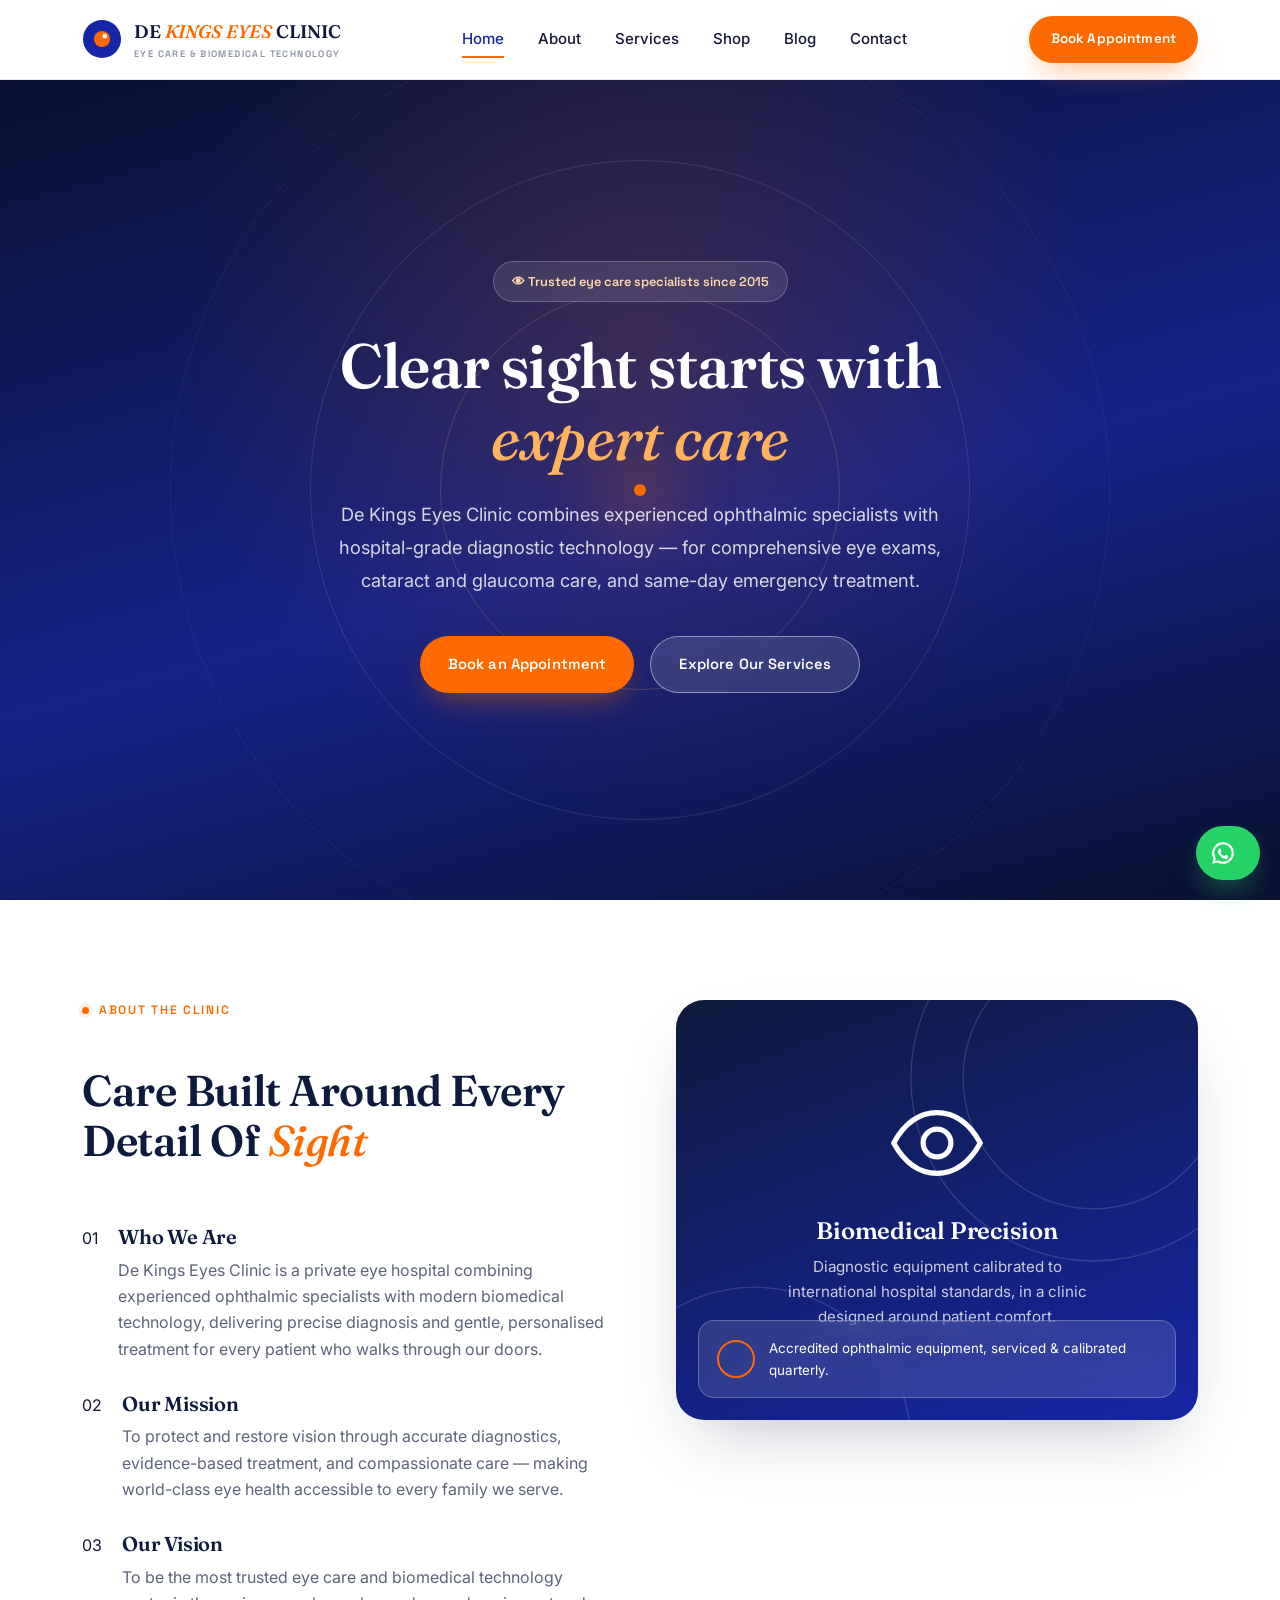
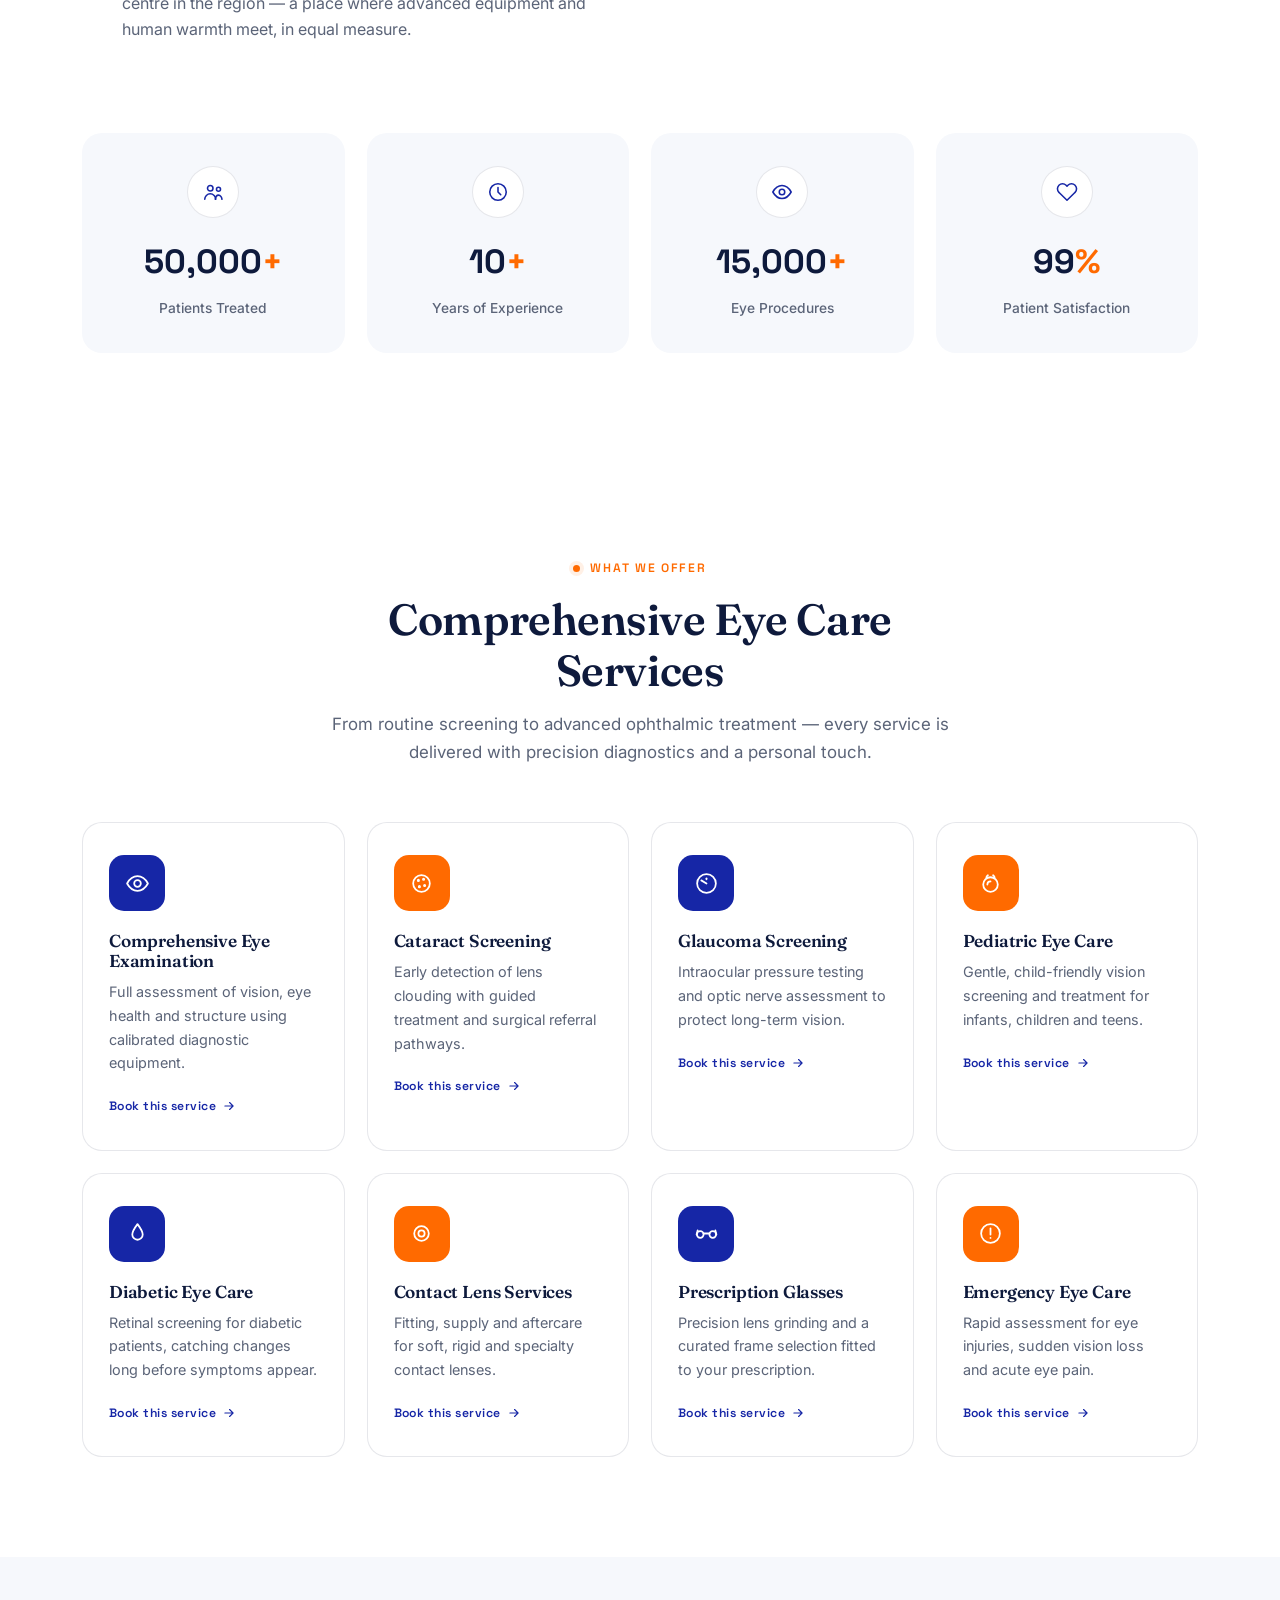
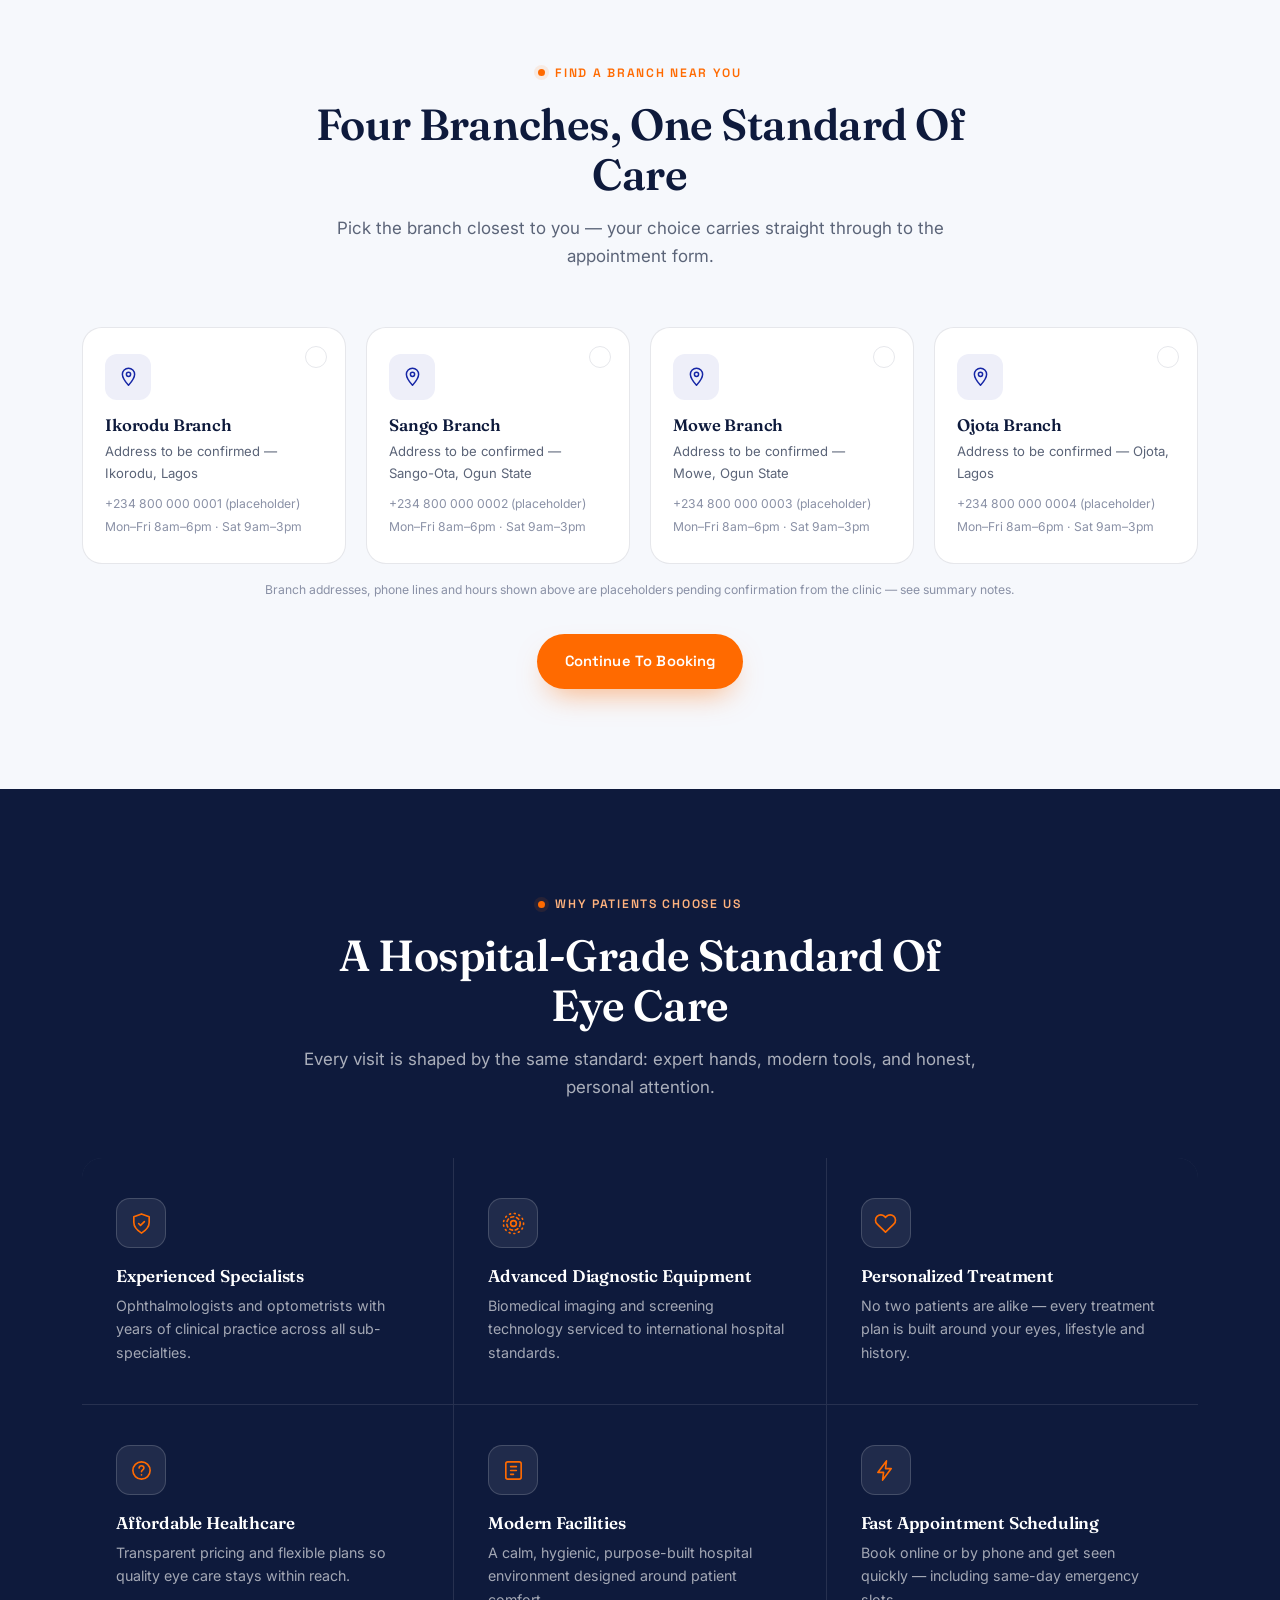
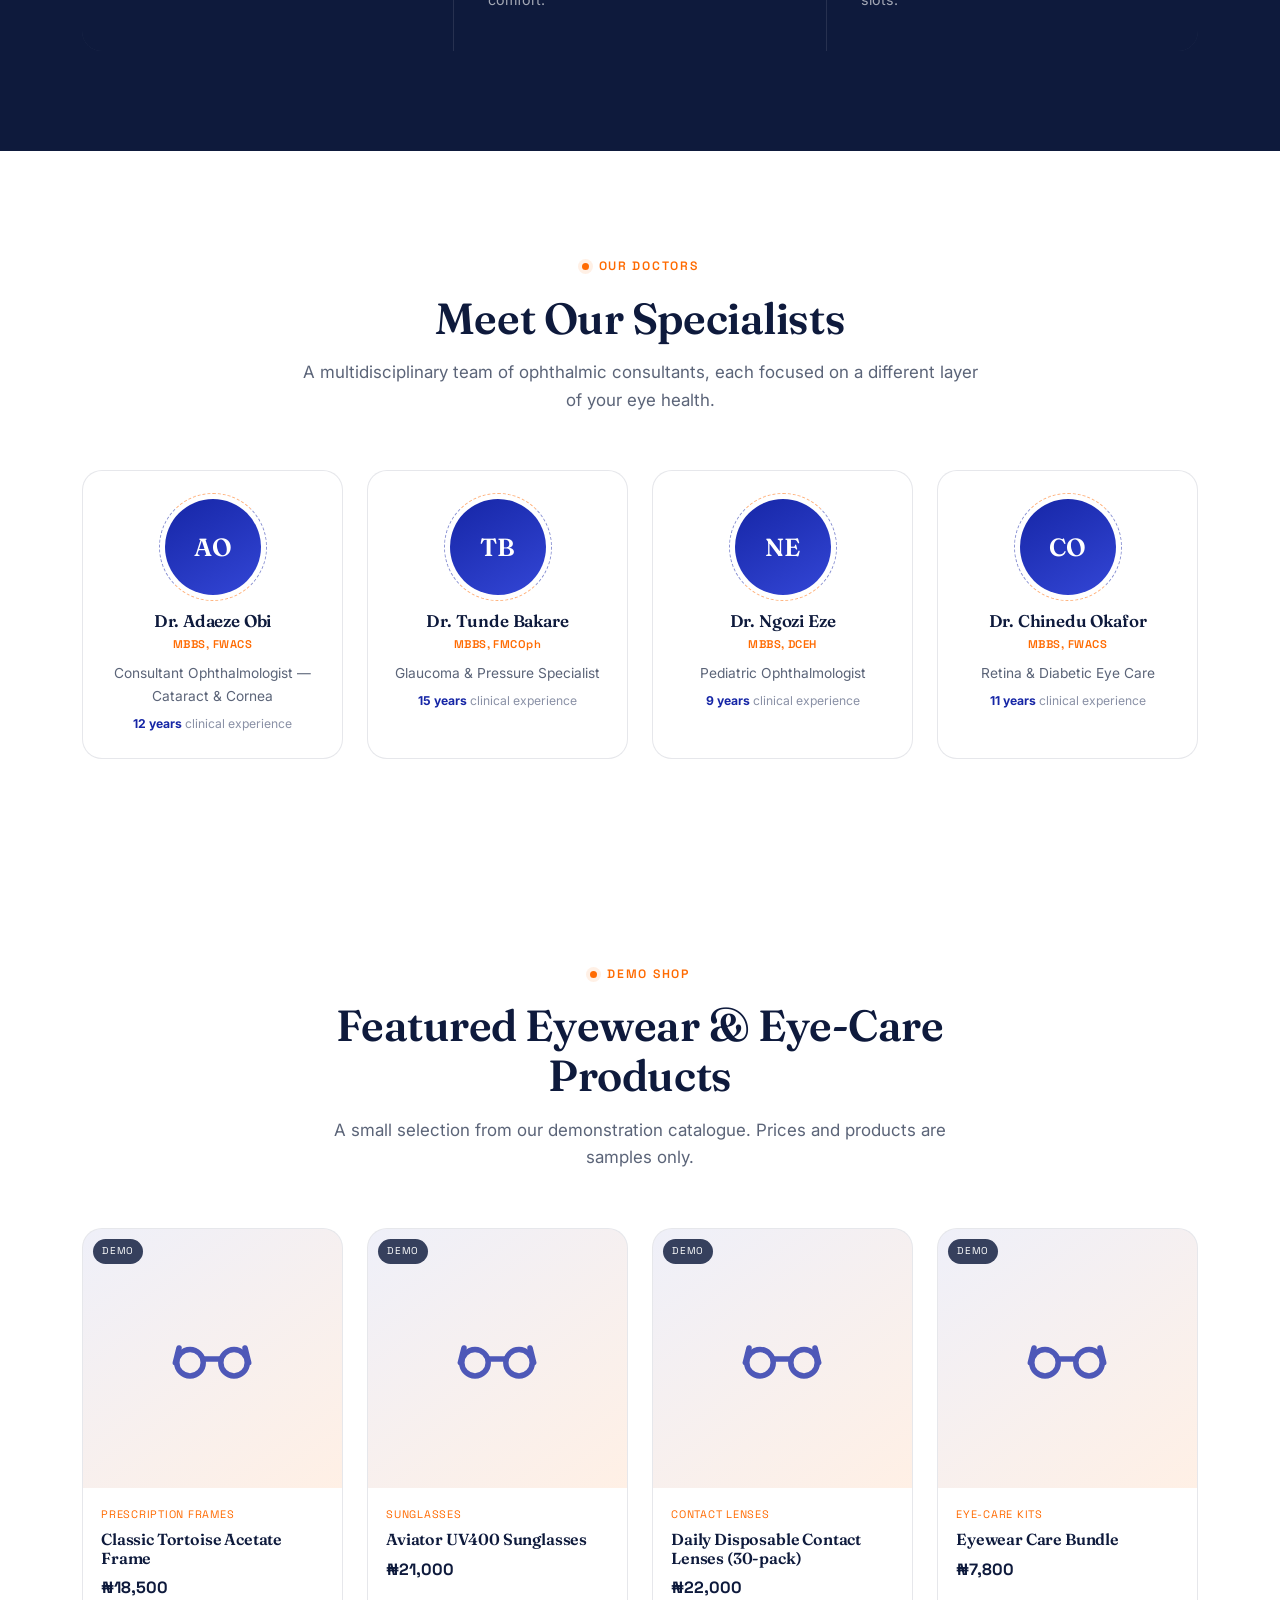
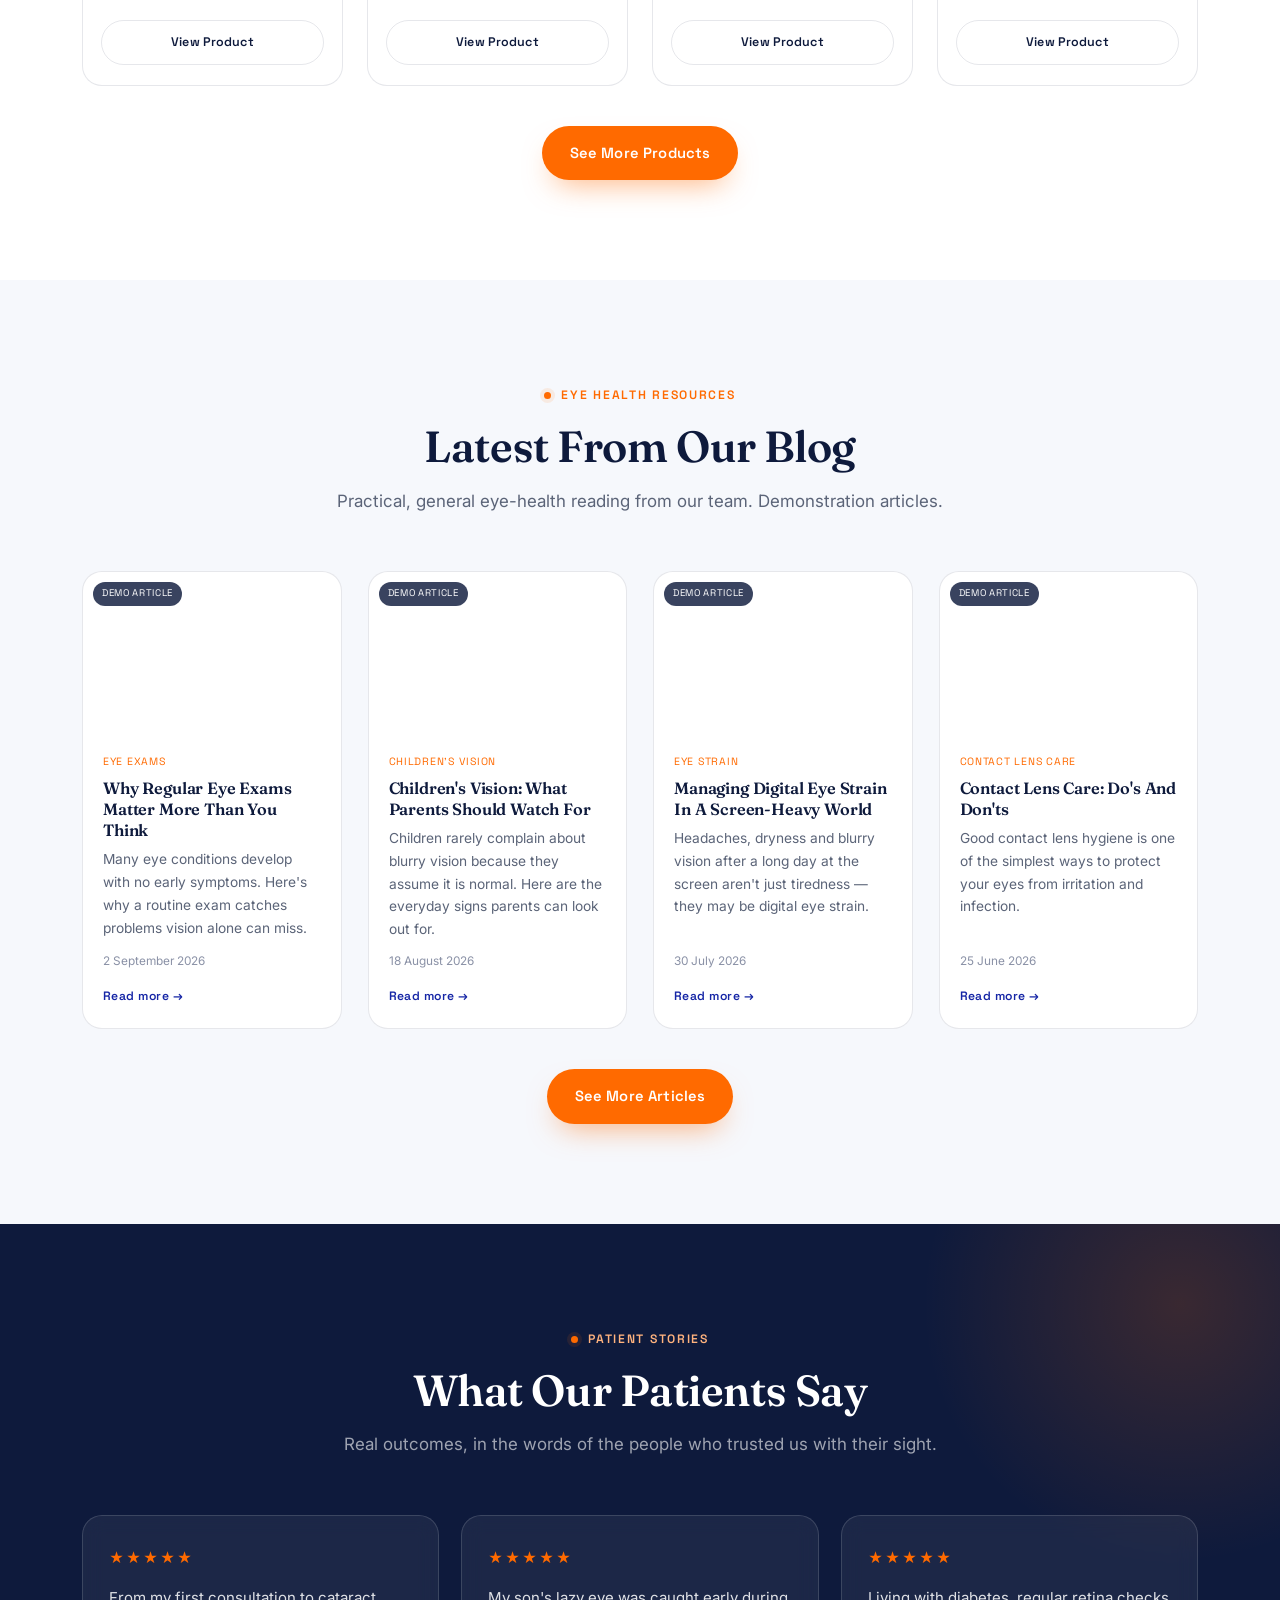
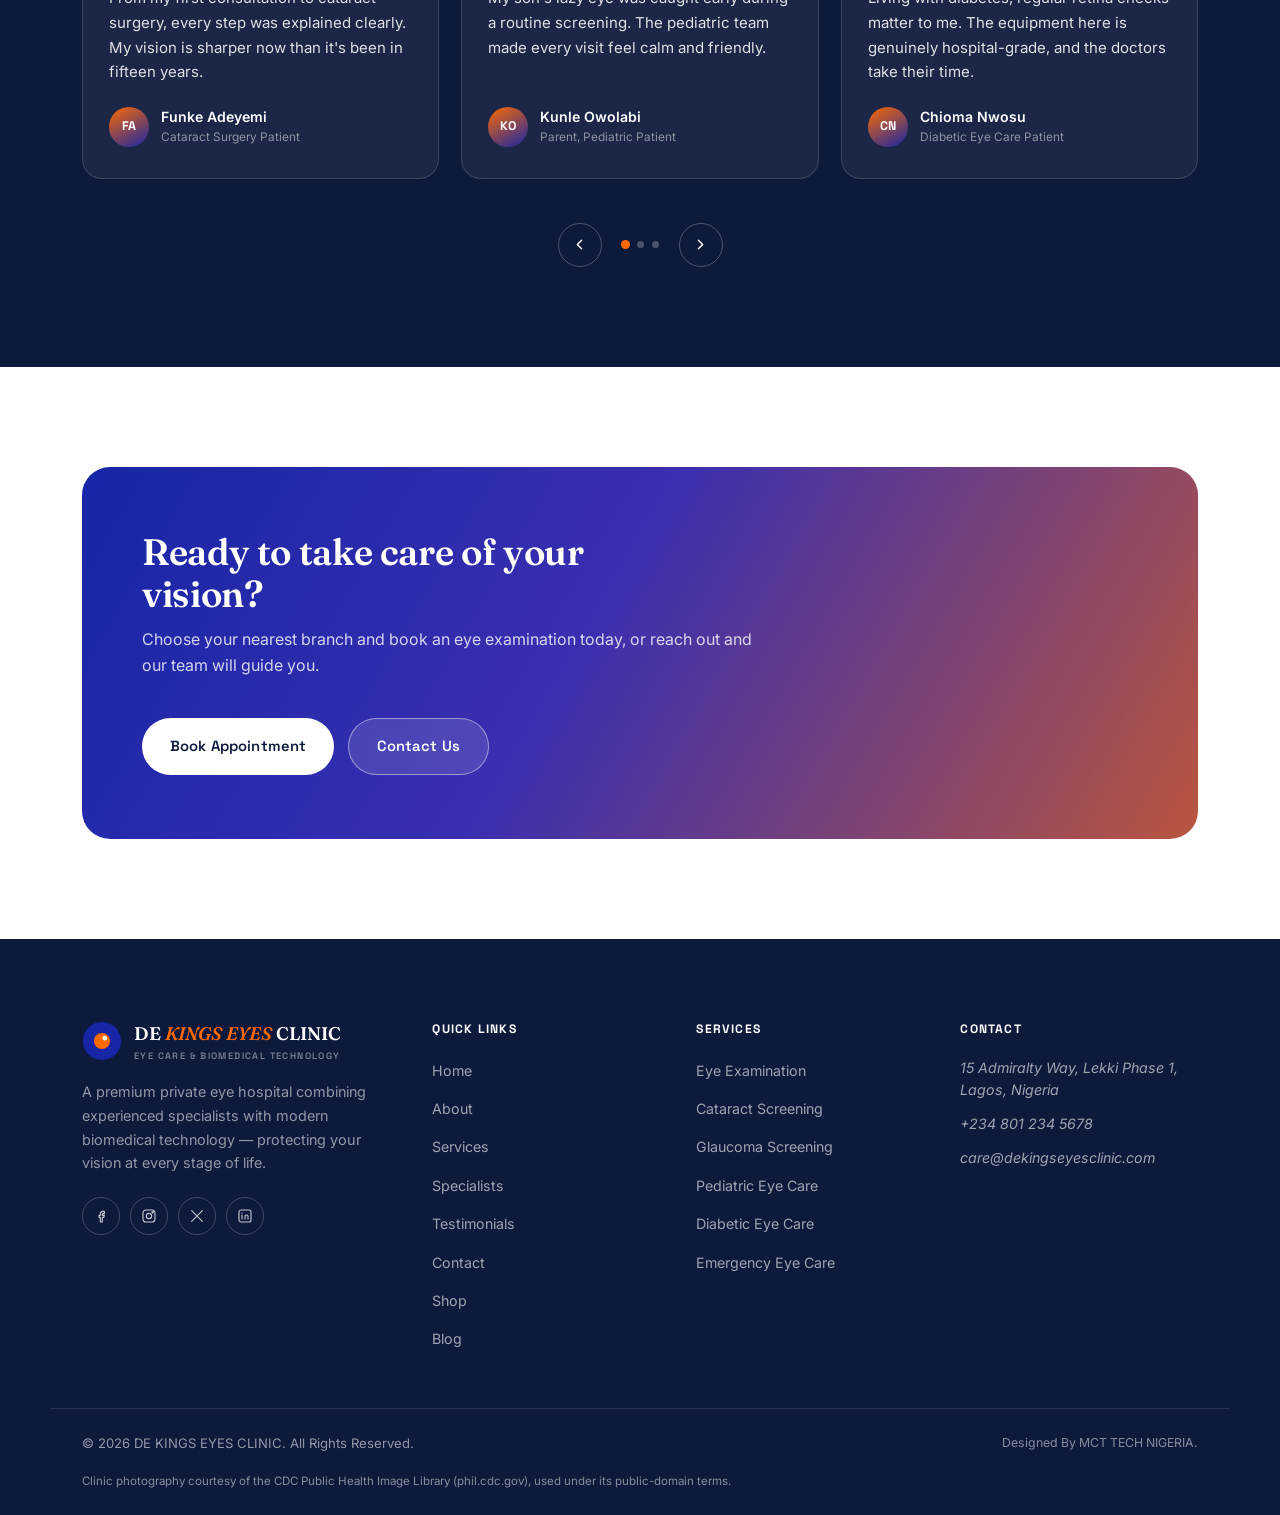
==== commit 3aa8e547: "ready to go" ====
--- a/index.html
+++ b/index.html
@@ -11,27 +11,7 @@
 <link href="https://fonts.googleapis.com/css2?family=Fraunces:ital,opsz,wght@0,9..144,300..900;1,9..144,300..700&family=Inter:wght@400;500;600;700;800&family=Space+Grotesk:wght@500;600;700&display=swap" rel="stylesheet">
 <link rel="stylesheet" href="styles.css">
 </head>
-<body class="lock">
-
-<div id="loader" aria-hidden="true">
-  <svg viewBox="0 0 24 24">
-    <defs>
-      <linearGradient id="bladeGrad" x1="0" y1="0" x2="1" y2="1">
-        <stop offset="0" stop-color="#FF6A00"/>
-        <stop offset="1" stop-color="#1626A6"/>
-      </linearGradient>
-    </defs>
-    <g>
-      <path class="aperture-blade" d="M12 12 L12 1 A11 11 0 0 1 21.5 6.5 Z"/>
-      <path class="aperture-blade" d="M12 12 L21.5 6.5 A11 11 0 0 1 21.5 17.5 Z"/>
-      <path class="aperture-blade" d="M12 12 L21.5 17.5 A11 11 0 0 1 12 23 Z"/>
-      <path class="aperture-blade" d="M12 12 L12 23 A11 11 0 0 1 2.5 17.5 Z"/>
-      <path class="aperture-blade" d="M12 12 L2.5 17.5 A11 11 0 0 1 2.5 6.5 Z"/>
-      <path class="aperture-blade" d="M12 12 L2.5 6.5 A11 11 0 0 1 12 1 Z"/>
-    </g>
-  </svg>
-  <div class="loader-label">Focusing your view</div>
-</div>
+<body>
 
 <header class="nav" id="siteNav">
   <div class="container nav-inner">
@@ -47,14 +27,11 @@
       <a href="index.html" aria-current="page">Home</a>
       <a href="about.html">About</a>
       <a href="services.html">Services</a>
-      <a href="appointment.html">Book Appointment</a>
+      <a href="shop.html">Shop</a>
+      <a href="blog.html">Blog</a>
       <a href="contact.html">Contact</a>
     </nav>
     <div class="nav-cta">
-      <a class="nav-phone" href="tel:+2348012345678">
-        <svg viewBox="0 0 24 24" fill="none" stroke="currentColor" stroke-width="1.7" stroke-linecap="round" stroke-linejoin="round"><path d="M5 4h3.4l1.8 4.6-2.2 1.8a13 13 0 0 0 6.6 6.6l1.8-2.2L21 16.6V20a1 1 0 0 1-1 1c-8.8 0-16-7.2-16-16a1 1 0 0 1 1-1Z"/></svg>
-        +234 801 234 5678
-      </a>
       <a href="appointment.html" class="btn btn-primary btn-sm">Book Appointment</a>
       <button class="nav-toggle" id="navToggle" aria-label="Open menu" aria-expanded="false" aria-controls="navLinks">
         <span class="bar"></span><span class="bar"></span><span class="bar"></span>
@@ -156,50 +133,67 @@
         <span class="icon-badge blue"><svg viewBox="0 0 24 24" fill="none" stroke="currentColor" stroke-width="1.7" stroke-linecap="round" stroke-linejoin="round"><path d="M2 12c2.5-4.5 6-7 10-7s7.5 2.5 10 7c-2.5 4.5-6 7-10 7s-7.5-2.5-10-7Z"/><circle cx="12" cy="12" r="3.2"/></svg></span>
         <h3>Comprehensive Eye Examination</h3>
         <p>Full assessment of vision, eye health and structure using calibrated diagnostic equipment.</p>
-        <a href="#appointment" class="card-link">Book this service <svg viewBox="0 0 24 24" fill="none" stroke="currentColor" stroke-width="2" stroke-linecap="round" stroke-linejoin="round"><path d="M5 12h14M13 6l6 6-6 6"/></svg></a>
+        <a href="appointment.html" class="card-link">Book this service <svg viewBox="0 0 24 24" fill="none" stroke="currentColor" stroke-width="2" stroke-linecap="round" stroke-linejoin="round"><path d="M5 12h14M13 6l6 6-6 6"/></svg></a>
       </div>
       <div class="service-card" style="--i:1">
         <span class="icon-badge orange"><svg viewBox="0 0 24 24" fill="none" stroke="currentColor" stroke-width="1.7" stroke-linecap="round" stroke-linejoin="round"><circle cx="12" cy="12" r="8"/><circle cx="9" cy="9" r=".6" fill="currentColor"/><circle cx="14" cy="8" r=".6" fill="currentColor"/><circle cx="15" cy="14" r=".6" fill="currentColor"/><circle cx="10" cy="15" r=".6" fill="currentColor"/></svg></span>
         <h3>Cataract Screening</h3>
         <p>Early detection of lens clouding with guided treatment and surgical referral pathways.</p>
-        <a href="#appointment" class="card-link">Book this service <svg viewBox="0 0 24 24" fill="none" stroke="currentColor" stroke-width="2" stroke-linecap="round" stroke-linejoin="round"><path d="M5 12h14M13 6l6 6-6 6"/></svg></a>
+        <a href="appointment.html" class="card-link">Book this service <svg viewBox="0 0 24 24" fill="none" stroke="currentColor" stroke-width="2" stroke-linecap="round" stroke-linejoin="round"><path d="M5 12h14M13 6l6 6-6 6"/></svg></a>
       </div>
       <div class="service-card" style="--i:2">
         <span class="icon-badge blue"><svg viewBox="0 0 24 24" fill="none" stroke="currentColor" stroke-width="1.7" stroke-linecap="round" stroke-linejoin="round"><circle cx="12" cy="12" r="9"/><path d="M12 12 7 9"/><path d="M12 7v1"/></svg></span>
         <h3>Glaucoma Screening</h3>
         <p>Intraocular pressure testing and optic nerve assessment to protect long-term vision.</p>
-        <a href="#appointment" class="card-link">Book this service <svg viewBox="0 0 24 24" fill="none" stroke="currentColor" stroke-width="2" stroke-linecap="round" stroke-linejoin="round"><path d="M5 12h14M13 6l6 6-6 6"/></svg></a>
+        <a href="appointment.html" class="card-link">Book this service <svg viewBox="0 0 24 24" fill="none" stroke="currentColor" stroke-width="2" stroke-linecap="round" stroke-linejoin="round"><path d="M5 12h14M13 6l6 6-6 6"/></svg></a>
       </div>
       <div class="service-card" style="--i:3">
         <span class="icon-badge orange"><svg viewBox="0 0 24 24" fill="none" stroke="currentColor" stroke-width="1.7" stroke-linecap="round" stroke-linejoin="round"><circle cx="12" cy="13" r="7"/><path d="M9 13a3 3 0 0 1 3-3"/><path d="M8 6.5C8 5 9.5 4 9.5 4M16 6.5c0-1.5-1.5-2.5-1.5-2.5"/></svg></span>
         <h3>Pediatric Eye Care</h3>
         <p>Gentle, child-friendly vision screening and treatment for infants, children and teens.</p>
-        <a href="#appointment" class="card-link">Book this service <svg viewBox="0 0 24 24" fill="none" stroke="currentColor" stroke-width="2" stroke-linecap="round" stroke-linejoin="round"><path d="M5 12h14M13 6l6 6-6 6"/></svg></a>
+        <a href="appointment.html" class="card-link">Book this service <svg viewBox="0 0 24 24" fill="none" stroke="currentColor" stroke-width="2" stroke-linecap="round" stroke-linejoin="round"><path d="M5 12h14M13 6l6 6-6 6"/></svg></a>
       </div>
       <div class="service-card" style="--i:4">
         <span class="icon-badge blue"><svg viewBox="0 0 24 24" fill="none" stroke="currentColor" stroke-width="1.7" stroke-linecap="round" stroke-linejoin="round"><path d="M12 3c3 4 5 7.2 5 10a5 5 0 0 1-10 0c0-2.8 2-6 5-10Z"/></svg></span>
         <h3>Diabetic Eye Care</h3>
         <p>Retinal screening for diabetic patients, catching changes long before symptoms appear.</p>
-        <a href="#appointment" class="card-link">Book this service <svg viewBox="0 0 24 24" fill="none" stroke="currentColor" stroke-width="2" stroke-linecap="round" stroke-linejoin="round"><path d="M5 12h14M13 6l6 6-6 6"/></svg></a>
+        <a href="appointment.html" class="card-link">Book this service <svg viewBox="0 0 24 24" fill="none" stroke="currentColor" stroke-width="2" stroke-linecap="round" stroke-linejoin="round"><path d="M5 12h14M13 6l6 6-6 6"/></svg></a>
       </div>
       <div class="service-card" style="--i:5">
         <span class="icon-badge orange"><svg viewBox="0 0 24 24" fill="none" stroke="currentColor" stroke-width="1.7" stroke-linecap="round" stroke-linejoin="round"><circle cx="12" cy="12" r="7"/><circle cx="12" cy="12" r="3"/></svg></span>
         <h3>Contact Lens Services</h3>
         <p>Fitting, supply and aftercare for soft, rigid and specialty contact lenses.</p>
-        <a href="#appointment" class="card-link">Book this service <svg viewBox="0 0 24 24" fill="none" stroke="currentColor" stroke-width="2" stroke-linecap="round" stroke-linejoin="round"><path d="M5 12h14M13 6l6 6-6 6"/></svg></a>
+        <a href="appointment.html" class="card-link">Book this service <svg viewBox="0 0 24 24" fill="none" stroke="currentColor" stroke-width="2" stroke-linecap="round" stroke-linejoin="round"><path d="M5 12h14M13 6l6 6-6 6"/></svg></a>
       </div>
       <div class="service-card" style="--i:6">
         <span class="icon-badge blue"><svg viewBox="0 0 24 24" fill="none" stroke="currentColor" stroke-width="1.7" stroke-linecap="round" stroke-linejoin="round"><circle cx="6" cy="13" r="3.2"/><circle cx="18" cy="13" r="3.2"/><path d="M9.2 12h5.6M2.5 13l1-4M21.5 13l-1-4"/></svg></span>
         <h3>Prescription Glasses</h3>
         <p>Precision lens grinding and a curated frame selection fitted to your prescription.</p>
-        <a href="#appointment" class="card-link">Book this service <svg viewBox="0 0 24 24" fill="none" stroke="currentColor" stroke-width="2" stroke-linecap="round" stroke-linejoin="round"><path d="M5 12h14M13 6l6 6-6 6"/></svg></a>
+        <a href="appointment.html" class="card-link">Book this service <svg viewBox="0 0 24 24" fill="none" stroke="currentColor" stroke-width="2" stroke-linecap="round" stroke-linejoin="round"><path d="M5 12h14M13 6l6 6-6 6"/></svg></a>
       </div>
       <div class="service-card" style="--i:7">
         <span class="icon-badge orange"><svg viewBox="0 0 24 24" fill="none" stroke="currentColor" stroke-width="1.7" stroke-linecap="round" stroke-linejoin="round"><circle cx="12" cy="12" r="9"/><path d="M12 7v6M12 16.2v.1"/></svg></span>
         <h3>Emergency Eye Care</h3>
         <p>Rapid assessment for eye injuries, sudden vision loss and acute eye pain.</p>
-        <a href="#appointment" class="card-link">Book this service <svg viewBox="0 0 24 24" fill="none" stroke="currentColor" stroke-width="2" stroke-linecap="round" stroke-linejoin="round"><path d="M5 12h14M13 6l6 6-6 6"/></svg></a>
-      </div>
+        <a href="appointment.html" class="card-link">Book this service <svg viewBox="0 0 24 24" fill="none" stroke="currentColor" stroke-width="2" stroke-linecap="round" stroke-linejoin="round"><path d="M5 12h14M13 6l6 6-6 6"/></svg></a>
+      </div>
+    </div>
+  </div>
+</section>
+
+
+<!-- ============================================================ BRANCHES -->
+<section class="branches-section section-pad" id="branches">
+  <div class="container">
+    <div class="section-head center reveal">
+      <span class="eyebrow">Find A Branch Near You</span>
+      <h2>Four Branches, One Standard Of Care</h2>
+      <p>Pick the branch closest to you — your choice carries straight through to the appointment form.</p>
+    </div>
+    <div class="branch-grid reveal reveal-stagger" id="homeBranchGrid"></div>
+    <p class="branch-note">Branch addresses, phone lines and hours shown above are placeholders pending confirmation from the clinic — see summary notes.</p>
+    <div style="text-align:center;margin-top:34px;">
+      <a href="appointment.html" id="homeBranchCta" class="btn btn-primary">Continue To Booking</a>
     </div>
   </div>
 </section>
@@ -282,24 +276,29 @@
   </div>
 </section>
 
-<!-- ============================================================ CONDITIONS -->
-<section class="conditions section-pad" id="conditions">
-  <div class="container">
-    <div class="section-head center reveal">
-      <span class="eyebrow">Conditions We Treat</span>
-      <h2>Eye Conditions We Diagnose &amp; Treat</h2>
-      <p>From everyday irritation to sight-threatening disease, our specialists treat the full range of ophthalmic conditions.</p>
-    </div>
-    <div class="conditions-grid reveal reveal-stagger">
-      <div class="condition-card" style="--i:0"><span class="ic"><svg viewBox="0 0 24 24" fill="none" stroke="currentColor" stroke-width="1.6" stroke-linecap="round" stroke-linejoin="round"><circle cx="12" cy="12" r="7"/><circle cx="9" cy="9" r=".5" fill="currentColor"/><circle cx="14" cy="8" r=".5" fill="currentColor"/><circle cx="15" cy="13" r=".5" fill="currentColor"/></svg></span><div><h4>Cataracts</h4><p>Clouding of the eye's natural lens, causing blurred or dim vision.</p></div></div>
-      <div class="condition-card" style="--i:1"><span class="ic"><svg viewBox="0 0 24 24" fill="none" stroke="currentColor" stroke-width="1.6" stroke-linecap="round" stroke-linejoin="round"><circle cx="12" cy="12" r="8"/><path d="M12 12 7 9"/></svg></span><div><h4>Glaucoma</h4><p>Raised eye pressure that gradually damages the optic nerve.</p></div></div>
-      <div class="condition-card" style="--i:2"><span class="ic"><svg viewBox="0 0 24 24" fill="none" stroke="currentColor" stroke-width="1.6" stroke-linecap="round" stroke-linejoin="round"><path d="M2 12c2.5-4.5 6-7 10-7s7.5 2.5 10 7c-2.5 4.5-6 7-10 7s-7.5-2.5-10-7Z"/><path d="M5 6l14 12"/></svg></span><div><h4>Refractive Errors</h4><p>Short-sightedness, long-sightedness and astigmatism affecting focus.</p></div></div>
-      <div class="condition-card" style="--i:3"><span class="ic"><svg viewBox="0 0 24 24" fill="none" stroke="currentColor" stroke-width="1.6" stroke-linecap="round" stroke-linejoin="round"><path d="M12 3c3 4 5 7.2 5 10a5 5 0 0 1-10 0c0-2.8 2-6 5-10Z"/><path d="M9.5 13.5 12 16"/></svg></span><div><h4>Dry Eye Syndrome</h4><p>Insufficient tear quality leading to irritation, grit and discomfort.</p></div></div>
-      <div class="condition-card" style="--i:4"><span class="ic"><svg viewBox="0 0 24 24" fill="none" stroke="currentColor" stroke-width="1.6" stroke-linecap="round" stroke-linejoin="round"><path d="M2 12c2.5-4.5 6-7 10-7s7.5 2.5 10 7c-2.5 4.5-6 7-10 7s-7.5-2.5-10-7Z"/><circle cx="12" cy="12" r="3"/><path d="M4 6l1.6 1.6M20 6l-1.6 1.6"/></svg></span><div><h4>Conjunctivitis</h4><p>Inflammation of the eye's surface, often called pink eye.</p></div></div>
-      <div class="condition-card" style="--i:5"><span class="ic"><svg viewBox="0 0 24 24" fill="none" stroke="currentColor" stroke-width="1.6" stroke-linecap="round" stroke-linejoin="round"><path d="M2 12c2.5-4.5 6-7 10-7s7.5 2.5 10 7c-2.5 4.5-6 7-10 7s-7.5-2.5-10-7Z"/><path d="M12 17c2 2 4 .5 4-1.2 0-1.5-1.7-2-4-4.3-2.3 2.3-4 2.8-4 4.3C8 17.5 10 19 12 17Z" fill="currentColor" stroke="none"/></svg></span><div><h4>Diabetic Retinopathy</h4><p>Diabetes-related damage to the blood vessels of the retina.</p></div></div>
-      <div class="condition-card" style="--i:6"><span class="ic"><svg viewBox="0 0 24 24" fill="none" stroke="currentColor" stroke-width="1.6" stroke-linecap="round" stroke-linejoin="round"><path d="M12 2 4 5v6c0 5 4 8.5 8 11 4-2.5 8-6 8-11V5Z"/><path d="M9 12.5h6"/></svg></span><div><h4>Eye Infections</h4><p>Bacterial, viral or fungal infections affecting the eye and lids.</p></div></div>
-      <div class="condition-card" style="--i:7"><span class="ic"><svg viewBox="0 0 24 24" fill="none" stroke="currentColor" stroke-width="1.6" stroke-linecap="round" stroke-linejoin="round"><path d="M2 12c2.5-4.5 6-7 10-7s7.5 2.5 10 7c-2.5 4.5-6 7-10 7s-7.5-2.5-10-7Z"/><path d="M3 16h2M19 16h2M5 19l1.5-1.5M18.5 19 17 17.5"/></svg></span><div><h4>Vision Disorders</h4><p>Blurred, double or distorted vision arising from a range of causes.</p></div></div>
-    </div>
+<!-- ============================================================ SHOP PREVIEW -->
+<section class="section-pad" id="shop-preview">
+  <div class="container">
+    <div class="section-head center reveal">
+      <span class="eyebrow">Demo Shop</span>
+      <h2>Featured Eyewear &amp; Eye-Care Products</h2>
+      <p>A small selection from our demonstration catalogue. Prices and products are samples only.</p>
+    </div>
+    <div class="product-grid home-preview-grid" id="homeProducts"></div>
+    <div style="text-align:center;margin-top:40px;"><a href="shop.html" class="btn btn-primary">See More Products</a></div>
+  </div>
+</section>
+
+<!-- ============================================================ BLOG PREVIEW -->
+<section class="section-pad bg-gray" id="blog-preview">
+  <div class="container">
+    <div class="section-head center reveal">
+      <span class="eyebrow">Eye Health Resources</span>
+      <h2>Latest From Our Blog</h2>
+      <p>Practical, general eye-health reading from our team. Demonstration articles.</p>
+    </div>
+    <div class="article-grid home-preview-grid" id="homeArticles"></div>
+    <div style="text-align:center;margin-top:40px;"><a href="blog.html" class="btn btn-primary">See More Articles</a></div>
   </div>
 </section>
 
@@ -351,105 +350,17 @@
   </div>
 </section>
 
-<!-- ============================================================ APPOINTMENT -->
-<section class="appointment section-pad" id="appointment">
-  <div class="container">
-    <div class="appt-grid">
+<!-- ============================================================ CALL TO ACTION -->
+<section class="section-pad" id="cta">
+  <div class="container">
+    <div class="cta-band reveal">
       <div>
-        <div class="appt-head reveal">
-          <span class="eyebrow">Book A Visit</span>
-          <h2>Schedule Your Appointment Today</h2>
-          <p>Tell us a little about what you need, and our team will confirm your slot within one business day.</p>
-        </div>
-
-        <form class="appt-form reveal" id="apptForm">
-          <div class="form-row">
-            <div class="field"><label for="fname">Full Name</label><input id="fname" name="fname" type="text" placeholder="Your full name" required></div>
-            <div class="field"><label for="fphone">Phone Number</label><input id="fphone" name="fphone" type="tel" placeholder="+234 800 000 0000" required></div>
-          </div>
-          <div class="form-row">
-            <div class="field"><label for="femail">Email</label><input id="femail" name="femail" type="email" placeholder="you@example.com" required></div>
-            <div class="field"><label for="fdate">Preferred Date</label><input id="fdate" name="fdate" type="date" required></div>
-          </div>
-          <div class="field">
-            <label for="fservice">Service Needed</label>
-            <select id="fservice" name="fservice" required>
-              <option value="" disabled selected>Select a service</option>
-              <option>Comprehensive Eye Examination</option>
-              <option>Cataract Screening</option>
-              <option>Glaucoma Screening</option>
-              <option>Pediatric Eye Care</option>
-              <option>Diabetic Eye Care</option>
-              <option>Contact Lens Services</option>
-              <option>Prescription Glasses</option>
-              <option>Emergency Eye Care</option>
-            </select>
-          </div>
-          <div class="field"><label for="fmsg">Message</label><textarea id="fmsg" name="fmsg" placeholder="Tell us briefly what's going on with your vision or eyes"></textarea></div>
-          <button type="submit" class="btn btn-primary btn-block">
-            <svg viewBox="0 0 24 24" fill="none" stroke="currentColor" stroke-width="1.8" stroke-linecap="round" stroke-linejoin="round"><path d="M7 3v3M17 3v3M4 9h16M5 6h14a1 1 0 0 1 1 1v12a1 1 0 0 1-1 1H5a1 1 0 0 1-1-1V7a1 1 0 0 1 1-1Z"/></svg>
-            Book Appointment
-          </button>
-          <p style="font-size:.74rem;color:var(--text-faint);text-align:center;margin-top:14px;">This form does not connect to a live booking system yet — wire it up to your scheduling backend or email service to go live.</p>
-        </form>
-        <div class="form-success" id="formSuccess">
-          <svg viewBox="0 0 24 24" fill="none" stroke="currentColor" stroke-width="1.8" stroke-linecap="round" stroke-linejoin="round"><circle cx="12" cy="12" r="10"/><path d="M8 12l3 3 5-6"/></svg>
-          <h4>Request received</h4>
-          <p>Thank you — our front desk will call you shortly to confirm your appointment time.</p>
-        </div>
-      </div>
-
-      <div class="appt-side reveal">
-        <div class="appt-info-card">
-          <h4>Prefer WhatsApp?</h4>
-          <p>Chat with our front desk instantly and book your slot in minutes — no forms needed.</p>
-          <a class="whatsapp-btn" href="https://wa.me/2348012345678?text=Hello%20De%20Kings%20Eyes%20Clinic%2C%20I%27d%20like%20to%20book%20an%20appointment." target="_blank" rel="noopener">
-            <svg viewBox="0 0 24 24" fill="currentColor"><path d="M12 2a10 10 0 0 0-8.6 15.1L2 22l5.1-1.3A10 10 0 1 0 12 2Zm0 18a8 8 0 0 1-4.1-1.1l-.3-.2-3 .8.8-2.9-.2-.3A8 8 0 1 1 12 20Zm4.4-5.6c-.2-.1-1.4-.7-1.6-.8-.2-.1-.4-.1-.5.1-.2.2-.6.8-.8 1-.1.1-.3.2-.5.1-1.4-.6-2.3-1.1-3.2-2.6-.2-.3 0-.5.1-.6.1-.1.6-.7.7-.9.1-.2 0-.4 0-.5-.1-.1-.6-1.4-.8-1.9-.2-.5-.4-.4-.5-.4h-.4c-.2 0-.5.1-.7.4-.2.3-.9 1-.9 2.3 0 1.4 1 2.7 1.2 2.9.2.2 1.7 2.6 4.1 3.5 2 .8 2 .6 2.4.6.4 0 1.3-.5 1.5-1 .2-.5.2-1 .1-1.1-.1-.1-.2-.2-.4-.3Z"/></svg>
-            Chat On WhatsApp
-          </a>
-        </div>
-        <div class="appt-info-card">
-          <h4>Before You Come In</h4>
-          <ul class="appt-list">
-            <li><svg viewBox="0 0 24 24" fill="none" stroke="currentColor" stroke-width="2" stroke-linecap="round" stroke-linejoin="round"><path d="M5 12l4 4 10-10"/></svg> Bring your current glasses or contact lenses</li>
-            <li><svg viewBox="0 0 24 24" fill="none" stroke="currentColor" stroke-width="2" stroke-linecap="round" stroke-linejoin="round"><path d="M5 12l4 4 10-10"/></svg> Arrive 15 minutes early for registration</li>
-            <li><svg viewBox="0 0 24 24" fill="none" stroke="currentColor" stroke-width="2" stroke-linecap="round" stroke-linejoin="round"><path d="M5 12l4 4 10-10"/></svg> Have someone available to drive after dilation</li>
-          </ul>
-        </div>
-      </div>
-    </div>
-  </div>
-</section>
-
-<!-- ============================================================ CONTACT -->
-<section class="section-pad" id="contact">
-  <div class="container">
-    <div class="section-head center reveal">
-      <span class="eyebrow">Get In Touch</span>
-      <h2>Visit Or Reach Us Anytime</h2>
-      <p>Our team is on hand to answer questions, confirm appointments, or guide you to the right specialist.</p>
-    </div>
-    <div class="contact-grid reveal">
-      <div class="contact-cards">
-        <div class="contact-card">
-          <span class="ic"><svg viewBox="0 0 24 24" fill="none" stroke="currentColor" stroke-width="1.7" stroke-linecap="round" stroke-linejoin="round"><path d="M12 22s7-7.5 7-12.5A7 7 0 0 0 5 9.5C5 14.5 12 22 12 22Z"/><circle cx="12" cy="9.5" r="2.4"/></svg></span>
-          <div><h4>Address</h4><p>15 Admiralty Way, Lekki Phase 1,<br>Lagos, Nigeria</p></div>
-        </div>
-        <div class="contact-card">
-          <span class="ic"><svg viewBox="0 0 24 24" fill="none" stroke="currentColor" stroke-width="1.7" stroke-linecap="round" stroke-linejoin="round"><path d="M5 4h3.4l1.8 4.6-2.2 1.8a13 13 0 0 0 6.6 6.6l1.8-2.2L21 16.6V20a1 1 0 0 1-1 1c-8.8 0-16-7.2-16-16a1 1 0 0 1 1-1Z"/></svg></span>
-          <div><h4>Phone</h4><p>+234 801 234 5678<br>+234 1 234 5678</p></div>
-        </div>
-        <div class="contact-card">
-          <span class="ic"><svg viewBox="0 0 24 24" fill="none" stroke="currentColor" stroke-width="1.7" stroke-linecap="round" stroke-linejoin="round"><rect x="3" y="5" width="18" height="14" rx="2"/><path d="m4 7 8 6 8-6"/></svg></span>
-          <div><h4>Email</h4><p>care@dekingseyesclinic.com</p></div>
-        </div>
-        <div class="contact-card">
-          <span class="ic"><svg viewBox="0 0 24 24" fill="none" stroke="currentColor" stroke-width="1.7" stroke-linecap="round" stroke-linejoin="round"><circle cx="12" cy="12" r="9"/><path d="M12 7v5l3 3"/></svg></span>
-          <div><h4>Opening Hours</h4><p>Mon – Fri: 8:00am – 6:00pm<br>Sat: 9:00am – 3:00pm · Sun: Emergencies only</p></div>
-        </div>
-      </div>
-      <div class="map-wrap">
-        <iframe src="https://www.google.com/maps?q=Lekki+Phase+1,+Lagos,+Nigeria&output=embed" loading="lazy" referrerpolicy="no-referrer-when-downgrade" title="De Kings Eyes Clinic location map"></iframe>
+        <h2>Ready to take care of your vision?</h2>
+        <p>Choose your nearest branch and book an eye examination today, or reach out and our team will guide you.</p>
+      </div>
+      <div class="btns">
+        <a href="appointment.html" class="btn" style="background:#fff;color:var(--blue-dark);">Book Appointment</a>
+        <a href="contact.html" class="btn btn-ghost">Contact Us</a>
       </div>
     </div>
   </div>
@@ -485,7 +396,9 @@
           <li><a href="#services">Services</a></li>
           <li><a href="#specialists">Specialists</a></li>
           <li><a href="#testimonials">Testimonials</a></li>
-          <li><a href="#contact">Contact</a></li>
+          <li><a href="contact.html">Contact</a></li>
+        <li><a href="shop.html">Shop</a></li>
+        <li><a href="blog.html">Blog</a></li>
         </ul>
       </div>
       <div class="footer-col">
@@ -512,6 +425,7 @@
   <div class="container footer-bottom">
     <p>© 2026 DE KINGS EYES CLINIC. All Rights Reserved.</p>
     <p class="made">Designed By <a href="https://mcttechnigeria.com.ng">MCT TECH NIGERIA.</a></p>
+    <p class="made" style="width:100%;margin-top:6px;font-size:.72rem;">Clinic photography courtesy of the CDC Public Health Image Library (phil.cdc.gov), used under its public-domain terms.</p>
   </div>
 </footer>
 
--- a/styles.css
+++ b/styles.css
@@ -34,7 +34,7 @@
   --font-body:'Inter',sans-serif;
   --font-mono:'Space Grotesk',sans-serif;
 
-  --container:1220px;
+  --container:1180px;
   --nav-h:80px;
 }
 
@@ -561,4 +561,307 @@
   .hero-iris span:nth-child(2){width:380px;height:380px;}
   .hero-iris span:nth-child(3){width:240px;height:240px;}
   .hero-meta{gap:28px;}
-}+}
+/* ===================================================================
+   DE KINGS EYES CLINIC — SITE REFRESH ADDITIONS
+   (hero/page images, branches, shop, blog, WhatsApp, responsive fixes)
+=================================================================== */
+
+/* ---------- Global overflow safety ---------- */
+html{max-width:100%;}
+body{max-width:100%;}
+img,svg,video,canvas{max-width:100%;}
+input,select,textarea,button{max-width:100%;}
+.about-grid>*,.appt-grid>*,.contact-grid>*,.stats-grid>*,.services-grid>*,
+.specialists-grid>*,.conditions-grid>*,.why-grid>*,.values-grid>*,.process-grid>*,
+.footer-grid>*,.service-rows>*,.branch-grid>*,.product-grid>*,.article-grid>*,
+.cart-items,.nav-inner,.hero-inner{min-width:0;}
+table{max-width:100%;display:block;overflow-x:auto;}
+
+/* ---------- Hero background photo (home) ---------- */
+.hero{
+  background-image:
+    radial-gradient(circle at 50% 32%, rgba(255,106,0,.18), transparent 55%),
+    linear-gradient(165deg, rgba(9,16,45,.90) 0%, rgba(22,38,166,.72) 55%, rgba(9,16,45,.92) 100%),
+    url('https://wwwn.cdc.gov/phil///PHIL_Images/17306/17306_lores.jpg');
+  background-size:auto,auto,cover;
+  background-position:center,center,center 38%;
+  background-repeat:no-repeat,no-repeat,no-repeat;
+  background-color:var(--blue-dark);
+}
+
+/* ---------- Page-header background photo (interior pages) ---------- */
+.page-header{
+  background-image:
+    linear-gradient(120deg, rgba(14,26,60,.88) 20%, rgba(22,38,166,.80) 100%),
+    var(--ph-img, none);
+  background-size:auto,cover;
+  background-position:center,center;
+  background-repeat:no-repeat,no-repeat;
+  background-color:var(--blue-dark);
+  min-height:320px;
+  display:flex;align-items:center;
+}
+.page-header--about{--ph-img:url('https://wwwn.cdc.gov/phil///PHIL_Images/13500/13500_lores.jpg');}
+.page-header--services{--ph-img:url('https://wwwn.cdc.gov/phil///PHIL_Images/17308/17308_lores.jpg');}
+.page-header--appointment{--ph-img:url('https://wwwn.cdc.gov/phil///PHIL_Images/17309/17309_lores.jpg');}
+.page-header--contact{--ph-img:url('https://wwwn.cdc.gov/phil///PHIL_Images/17307/17307_lores.jpg');}
+.page-header--shop{--ph-img:url('https://wwwn.cdc.gov/phil///PHIL_Images/14531/14531_lores.jpg');}
+.page-header--blog{--ph-img:url('https://wwwn.cdc.gov/phil///PHIL_Images/14157/14157_lores.jpg');}
+
+@media (max-width:760px){
+  .page-header{min-height:260px;padding:64px 0 48px;}
+}
+
+/* ---------- Image credit footnote (public-domain CDC PHIL sourcing) ---------- */
+.img-credit{
+  font-family:var(--font-mono);font-size:.64rem;letter-spacing:.04em;color:rgba(255,255,255,.35);
+  position:absolute;bottom:10px;right:16px;z-index:1;
+}
+
+/* ---------- Branch selector ---------- */
+.branch-grid{display:grid;grid-template-columns:repeat(4,1fr);gap:20px;}
+.branch-card{
+  position:relative;background:#fff;border:1.5px solid var(--line);border-radius:var(--r-lg);
+  padding:26px 22px;cursor:pointer;transition:transform .3s var(--ease),box-shadow .3s var(--ease),border-color .3s var(--ease);
+  display:block;
+}
+.branch-card input{position:absolute;opacity:0;pointer-events:none;}
+.branch-card:hover{transform:translateY(-6px);box-shadow:var(--shadow-md);}
+.branch-card .bic{width:46px;height:46px;border-radius:12px;background:var(--blue-soft);color:var(--blue);display:flex;align-items:center;justify-content:center;margin-bottom:16px;transition:background .3s,color .3s;}
+.branch-card .bic svg{width:21px;height:21px;}
+.branch-card h4{font-size:1.04rem;color:var(--blue-dark);margin-bottom:6px;}
+.branch-card .baddr{font-size:.82rem;color:var(--text-soft);margin-bottom:10px;min-height:38px;}
+.branch-card .bmeta{font-size:.76rem;color:var(--text-faint);display:flex;flex-direction:column;gap:3px;}
+.branch-card .bcheck{
+  position:absolute;top:18px;right:18px;width:22px;height:22px;border-radius:50%;
+  border:1.5px solid var(--line);transition:border-color .3s,background .3s;
+}
+.branch-card input:checked ~ .bcheck{background:var(--orange);border-color:var(--orange);}
+.branch-card input:checked ~ .bcheck::after{content:"";position:absolute;inset:0;margin:auto;width:10px;height:6px;border-left:2px solid #fff;border-bottom:2px solid #fff;transform:translateY(-1px) rotate(-45deg);}
+.branch-card:has(input:checked){border-color:var(--orange);box-shadow:0 0 0 3px var(--orange-soft);}
+.branch-card:has(input:checked) .bic{background:var(--orange);color:#fff;}
+.branch-note{font-size:.76rem;color:var(--text-faint);margin-top:16px;text-align:center;}
+.field-error{color:#D94B3F;font-size:.78rem;margin-top:8px;display:none;}
+.field-error.show{display:block;}
+.branch-grid.has-error .branch-card{border-color:#D94B3F;}
+
+@media (max-width:1080px){.branch-grid{grid-template-columns:repeat(2,1fr);}}
+@media (max-width:520px){.branch-grid{grid-template-columns:1fr;}}
+.branch-grid--compact{grid-template-columns:repeat(2,1fr);gap:14px;}
+.branch-grid--compact .branch-card{padding:18px 16px;}
+.branch-grid--compact .baddr{min-height:auto;}
+@media (max-width:560px){.branch-grid--compact{grid-template-columns:1fr;}}
+
+/* ---------- Homepage: branches + shop/blog preview band ---------- */
+.branches-section{background:var(--gray);}
+.preview-band{display:grid;grid-template-columns:1fr 1fr;gap:28px;}
+.preview-card{
+  position:relative;border-radius:var(--r-xl);overflow:hidden;min-height:280px;
+  display:flex;align-items:flex-end;padding:34px;color:#fff;box-shadow:var(--shadow-md);
+}
+.preview-card::before{content:"";position:absolute;inset:0;background-size:cover;background-position:center;}
+.preview-card::after{content:"";position:absolute;inset:0;background:linear-gradient(0deg,rgba(9,16,45,.88),rgba(9,16,45,.2) 60%);}
+.preview-card.shop::before{background-image:url('https://wwwn.cdc.gov/phil///PHIL_Images/14531/14531_lores.jpg');}
+.preview-card.blog::before{background-image:url('https://wwwn.cdc.gov/phil///PHIL_Images/14157/14157_lores.jpg');}
+.preview-card-inner{position:relative;z-index:1;}
+.preview-card .eyebrow{color:#FFB37E;}
+.preview-card h3{font-size:1.5rem;color:#fff;margin-bottom:8px;}
+.preview-card p{color:rgba(255,255,255,.8);font-size:.92rem;margin-bottom:16px;max-width:360px;}
+@media (max-width:760px){.preview-band{grid-template-columns:1fr;} .preview-card{min-height:230px;padding:26px;}}
+
+/* ---------- Floating WhatsApp button ---------- */
+.wa-float{
+  position:fixed;right:20px;bottom:20px;z-index:950;
+  display:flex;align-items:center;gap:10px;background:#25D366;color:#fff;
+  border-radius:100px;padding:14px;box-shadow:0 14px 32px -12px rgba(37,211,102,.65);
+  transition:transform .3s var(--ease),box-shadow .3s var(--ease),padding .3s var(--ease);
+  max-width:calc(100vw - 40px);
+}
+.wa-float svg{width:26px;height:26px;flex-shrink:0;}
+.wa-float .wa-label{
+  font-family:var(--font-mono);font-weight:700;font-size:.84rem;white-space:nowrap;
+  max-width:0;overflow:hidden;opacity:0;transition:max-width .35s var(--ease),opacity .25s var(--ease);
+}
+@media (hover:hover){
+  .wa-float:hover{transform:translateY(-4px);box-shadow:0 20px 40px -12px rgba(37,211,102,.75);}
+  .wa-float:hover .wa-label{max-width:200px;opacity:1;}
+}
+@media (max-width:600px){
+  .wa-float{right:14px;bottom:14px;padding:13px;}
+  .wa-float svg{width:24px;height:24px;}
+}
+
+/* ---------- Cart button in nav (shop page) ---------- */
+.cart-open-btn svg{width:18px;height:18px;}
+@media (max-width:760px){
+  .cart-open-btn{padding:10px 12px;font-size:0;gap:0;}
+  .cart-open-btn svg{width:19px;height:19px;}
+  .cart-open-btn .cart-count{font-size:.68rem;}
+}
+
+/* ---------- Shop ---------- */
+.shop-toolbar{display:flex;flex-wrap:wrap;gap:14px;align-items:center;justify-content:space-between;margin-bottom:36px;}
+.shop-search{position:relative;flex:1 1 260px;min-width:0;}
+.shop-search input{width:100%;border:1.5px solid var(--line);border-radius:100px;padding:13px 18px 13px 42px;background:var(--gray);}
+.shop-search input:focus{border-color:var(--blue);background:#fff;outline:none;}
+.shop-search svg{position:absolute;left:16px;top:50%;transform:translateY(-50%);width:17px;height:17px;color:var(--text-faint);}
+.shop-filters{display:flex;gap:8px;flex-wrap:wrap;}
+.chip{
+  font-family:var(--font-mono);font-size:.78rem;font-weight:600;padding:9px 16px;border-radius:100px;
+  border:1.5px solid var(--line);color:var(--text-soft);transition:all .25s var(--ease);white-space:nowrap;
+}
+.chip:hover{border-color:var(--blue);color:var(--blue);}
+.chip.active{background:var(--blue);border-color:var(--blue);color:#fff;}
+.cart-open-btn{display:inline-flex;align-items:center;gap:8px;position:relative;}
+.cart-count{background:var(--orange);color:#fff;border-radius:50%;width:19px;height:19px;font-size:.68rem;display:flex;align-items:center;justify-content:center;font-family:var(--font-mono);font-weight:700;}
+
+.product-grid{display:grid;grid-template-columns:repeat(auto-fill,minmax(230px,1fr));gap:24px;}
+.product-card{
+  background:#fff;border:1px solid var(--line);border-radius:var(--r-lg);overflow:hidden;
+  transition:transform .35s var(--ease),box-shadow .35s var(--ease);display:flex;flex-direction:column;
+}
+.product-card:hover{transform:translateY(-6px);box-shadow:var(--shadow-md);}
+.product-thumb{
+  aspect-ratio:1/1;display:flex;align-items:center;justify-content:center;position:relative;
+  background:linear-gradient(145deg,var(--blue-soft),var(--orange-soft));
+}
+.product-thumb svg{width:34%;height:34%;color:var(--blue);opacity:.75;}
+.product-thumb .demo-tag{
+  position:absolute;top:10px;left:10px;background:rgba(14,26,60,.82);color:#fff;font-family:var(--font-mono);
+  font-size:.62rem;letter-spacing:.08em;text-transform:uppercase;padding:4px 9px;border-radius:100px;
+}
+.product-body{padding:18px 18px 20px;display:flex;flex-direction:column;gap:6px;flex-grow:1;}
+.product-cat{font-family:var(--font-mono);font-size:.68rem;letter-spacing:.07em;text-transform:uppercase;color:var(--orange);}
+.product-body h3{font-size:1rem;color:var(--blue-dark);}
+.product-price{font-family:var(--font-mono);font-weight:700;color:var(--blue-dark);font-size:1.02rem;margin-top:2px;}
+.product-actions{display:flex;gap:8px;margin-top:auto;padding-top:12px;}
+.product-actions .btn{flex:1;font-size:.78rem;padding:11px 14px;}
+.empty-state{text-align:center;padding:60px 20px;color:var(--text-soft);}
+
+/* Product detail */
+.product-detail{display:grid;grid-template-columns:.9fr 1.1fr;gap:48px;align-items:flex-start;}
+.pd-image{aspect-ratio:1/1;border-radius:var(--r-xl);background:linear-gradient(145deg,var(--blue-soft),var(--orange-soft));display:flex;align-items:center;justify-content:center;}
+.pd-image svg{width:36%;height:36%;color:var(--blue);opacity:.75;}
+.pd-body h1{font-size:clamp(1.6rem,2.6vw,2.2rem);color:var(--blue-dark);margin:8px 0 10px;}
+.pd-price{font-family:var(--font-mono);font-weight:700;font-size:1.5rem;color:var(--blue-dark);margin-bottom:16px;}
+.pd-desc{color:var(--text-soft);margin-bottom:22px;}
+.pd-options{display:flex;flex-direction:column;gap:14px;margin-bottom:24px;}
+.pd-options label{font-size:.82rem;font-weight:600;color:var(--blue-dark);display:block;margin-bottom:7px;}
+.pd-options select{width:100%;max-width:320px;border:1.5px solid var(--line);border-radius:12px;padding:12px 14px;background:var(--gray);}
+.pd-qty{display:flex;align-items:center;gap:0;border:1.5px solid var(--line);border-radius:100px;width:max-content;}
+.pd-qty button{width:38px;height:38px;font-size:1.1rem;color:var(--blue);}
+.pd-qty span{min-width:34px;text-align:center;font-weight:600;}
+.pd-actions{display:flex;gap:14px;flex-wrap:wrap;}
+.back-link{display:inline-flex;align-items:center;gap:6px;font-family:var(--font-mono);font-size:.82rem;font-weight:600;color:var(--blue);margin-bottom:26px;}
+.back-link svg{width:15px;height:15px;}
+
+@media (max-width:860px){.product-detail{grid-template-columns:1fr;gap:28px;}}
+
+/* Cart drawer */
+.cart-overlay{position:fixed;inset:0;background:rgba(14,26,60,.5);z-index:1090;opacity:0;visibility:hidden;transition:opacity .35s var(--ease),visibility .35s var(--ease);}
+.cart-overlay.open{opacity:1;visibility:visible;}
+.cart-drawer{
+  position:fixed;top:0;right:0;bottom:0;width:min(420px,100vw);background:#fff;z-index:1100;
+  display:flex;flex-direction:column;transform:translateX(100%);transition:transform .4s var(--ease);
+  box-shadow:-20px 0 50px -20px rgba(14,26,60,.4);
+}
+.cart-drawer.open{transform:translateX(0);}
+.cart-head{display:flex;align-items:center;justify-content:space-between;padding:22px 24px;border-bottom:1px solid var(--line);}
+.cart-head h3{color:var(--blue-dark);font-size:1.15rem;}
+.cart-close{width:36px;height:36px;border-radius:50%;background:var(--gray);display:flex;align-items:center;justify-content:center;flex-shrink:0;}
+.cart-close svg{width:16px;height:16px;}
+.cart-items{flex:1;overflow-y:auto;padding:16px 24px;display:flex;flex-direction:column;gap:16px;}
+.cart-item{display:flex;gap:14px;align-items:center;padding-bottom:16px;border-bottom:1px solid var(--line);}
+.cart-item .ci-thumb{width:56px;height:56px;border-radius:10px;background:linear-gradient(145deg,var(--blue-soft),var(--orange-soft));display:flex;align-items:center;justify-content:center;flex-shrink:0;}
+.cart-item .ci-thumb svg{width:40%;height:40%;color:var(--blue);}
+.cart-item .ci-body{flex:1;min-width:0;}
+.cart-item .ci-body h5{font-size:.9rem;color:var(--blue-dark);margin-bottom:3px;overflow:hidden;text-overflow:ellipsis;white-space:nowrap;}
+.cart-item .ci-opt{font-size:.74rem;color:var(--text-faint);margin-bottom:6px;}
+.ci-qty{display:flex;align-items:center;gap:8px;}
+.ci-qty button{width:24px;height:24px;border-radius:50%;background:var(--gray);font-size:.9rem;}
+.ci-remove{font-size:.72rem;color:#D94B3F;font-family:var(--font-mono);margin-top:6px;}
+.ci-price{font-weight:700;color:var(--blue-dark);font-family:var(--font-mono);font-size:.86rem;white-space:nowrap;}
+.cart-foot{border-top:1px solid var(--line);padding:20px 24px 26px;}
+.cart-subtotal{display:flex;justify-content:space-between;align-items:center;margin-bottom:16px;font-family:var(--font-mono);}
+.cart-subtotal b{color:var(--blue-dark);font-size:1.15rem;}
+.cart-note{font-size:.72rem;color:var(--text-faint);text-align:center;margin-top:10px;}
+
+/* ---------- Blog ---------- */
+.blog-toolbar{display:flex;flex-wrap:wrap;gap:14px;align-items:center;justify-content:space-between;margin-bottom:36px;}
+.featured-article{
+  display:grid;grid-template-columns:1fr 1fr;gap:0;border-radius:var(--r-xl);overflow:hidden;
+  box-shadow:var(--shadow-md);margin-bottom:60px;border:1px solid var(--line);
+}
+.fa-media{min-height:280px;background-size:cover;background-position:center;position:relative;}
+.fa-media .demo-tag{position:absolute;top:16px;left:16px;background:rgba(14,26,60,.82);color:#fff;font-family:var(--font-mono);font-size:.64rem;letter-spacing:.08em;text-transform:uppercase;padding:5px 10px;border-radius:100px;}
+.fa-body{padding:40px;display:flex;flex-direction:column;justify-content:center;}
+.fa-body .cat{color:var(--orange);}
+.fa-body h2{font-size:clamp(1.4rem,2.4vw,1.9rem);color:var(--blue-dark);margin-bottom:12px;}
+.fa-body p{color:var(--text-soft);margin-bottom:18px;}
+.fa-meta{display:flex;gap:14px;font-size:.78rem;color:var(--text-faint);margin-bottom:20px;flex-wrap:wrap;}
+@media (max-width:860px){.featured-article{grid-template-columns:1fr;} .fa-media{min-height:220px;} .fa-body{padding:28px;}}
+
+.article-grid{display:grid;grid-template-columns:repeat(auto-fill,minmax(270px,1fr));gap:26px;}
+.article-card{background:#fff;border:1px solid var(--line);border-radius:var(--r-lg);overflow:hidden;transition:transform .35s var(--ease),box-shadow .35s var(--ease);display:flex;flex-direction:column;}
+.article-card:hover{transform:translateY(-6px);box-shadow:var(--shadow-md);}
+.ac-media{aspect-ratio:16/10;background-size:cover;background-position:center;position:relative;}
+.ac-media .demo-tag{position:absolute;top:10px;left:10px;background:rgba(14,26,60,.82);color:#fff;font-family:var(--font-mono);font-size:.6rem;letter-spacing:.07em;text-transform:uppercase;padding:4px 9px;border-radius:100px;}
+.ac-body{padding:20px 20px 22px;display:flex;flex-direction:column;gap:7px;flex-grow:1;}
+.ac-cat{font-family:var(--font-mono);font-size:.66rem;letter-spacing:.07em;text-transform:uppercase;color:var(--orange);}
+.ac-body h3{font-size:1.02rem;color:var(--blue-dark);line-height:1.3;}
+.ac-excerpt{font-size:.86rem;color:var(--text-soft);flex-grow:1;}
+.ac-meta{font-size:.74rem;color:var(--text-faint);margin-top:4px;}
+.ac-link{margin-top:8px;}
+
+.article-detail{max-width:760px;margin:0 auto;}
+.article-detail .art-media{aspect-ratio:21/9;border-radius:var(--r-xl);background-size:cover;background-position:center;margin-bottom:28px;position:relative;}
+.article-detail .art-media .demo-tag{position:absolute;top:16px;left:16px;background:rgba(14,26,60,.82);color:#fff;font-family:var(--font-mono);font-size:.64rem;letter-spacing:.08em;text-transform:uppercase;padding:5px 10px;border-radius:100px;}
+.article-detail h1{font-size:clamp(1.8rem,3.4vw,2.5rem);color:var(--blue-dark);margin-bottom:14px;}
+.article-detail .art-meta{display:flex;gap:16px;flex-wrap:wrap;font-size:.84rem;color:var(--text-faint);margin-bottom:30px;padding-bottom:26px;border-bottom:1px solid var(--line);}
+.art-body{color:var(--text);font-size:1.05rem;line-height:1.85;}
+.art-body p{margin-bottom:20px;}
+.art-body h3{color:var(--blue-dark);font-size:1.2rem;margin:30px 0 12px;}
+.art-disclaimer{background:var(--gray);border-radius:var(--r-md);padding:18px 20px;font-size:.84rem;color:var(--text-soft);margin:30px 0;border-left:3px solid var(--orange);}
+.related-articles{margin-top:56px;padding-top:44px;border-top:1px solid var(--line);}
+
+/* ---------- Misc small-screen hardening (320–480px) ---------- */
+@media (max-width:480px){
+  .container{padding:0 18px;}
+  .section-pad{padding:60px 0;}
+  h1,.hero h1{word-break:break-word;}
+  .wa-float .wa-label{display:none;}
+  .cart-drawer{width:100vw;}
+  .fa-body,.cart-head,.cart-foot{padding-left:20px;padding-right:20px;}
+  .shop-toolbar,.blog-toolbar{flex-direction:column;align-items:stretch;}
+  .shop-filters{overflow-x:auto;flex-wrap:nowrap;padding-bottom:4px;}
+  .btn{white-space:normal;text-align:center;line-height:1.3;}
+  .cta-band .btns{width:100%;}
+  .cta-band .btns .btn{width:100%;}
+  .appt-info-card,.contact-card,.product-body,.ac-body{overflow-wrap:break-word;word-break:break-word;}
+}
+
+
+/* ---------- Constrained, centred layout ---------- */
+.container{width:100%;max-width:var(--container);margin-inline:auto;padding-inline:clamp(18px,4vw,32px);}
+.hero p,.page-header p{max-width:60ch;}
+.hero-inner p{margin-inline:auto;}
+.section-head{max-width:680px;}
+.about-block p,.value-card p,.process-step p,.service-row .desc,.fa-body p,.cta-band p{max-width:62ch;}
+.appt-form,.faq-list,.article-detail{margin-inline:auto;}
+.appt-form{max-width:100%;}
+.section-pad{padding-block:clamp(60px,8vw,100px);}
+@media (min-width:1600px){:root{--container:1200px;}}
+
+/* ---------- Nav button: no phone, no duplicate menu link ---------- */
+.nav-menu-cta{display:none !important;}
+@media (max-width:760px){
+  .nav-cta .btn-primary{display:inline-flex;padding:10px 16px;font-size:.78rem;}
+}
+@media (max-width:560px){
+  .nav-cta .btn-primary{display:none;}
+  .nav-links .nav-menu-cta{display:inline-flex !important;align-self:stretch;}
+}
+.home-preview-grid{grid-template-columns:repeat(auto-fill,minmax(240px,1fr));}
+@media (min-width:1000px){.home-preview-grid{grid-template-columns:repeat(4,1fr);}}
+.nav-links .nav-menu-cta{color:#fff;}.nav-links .nav-menu-cta::after{display:none;}
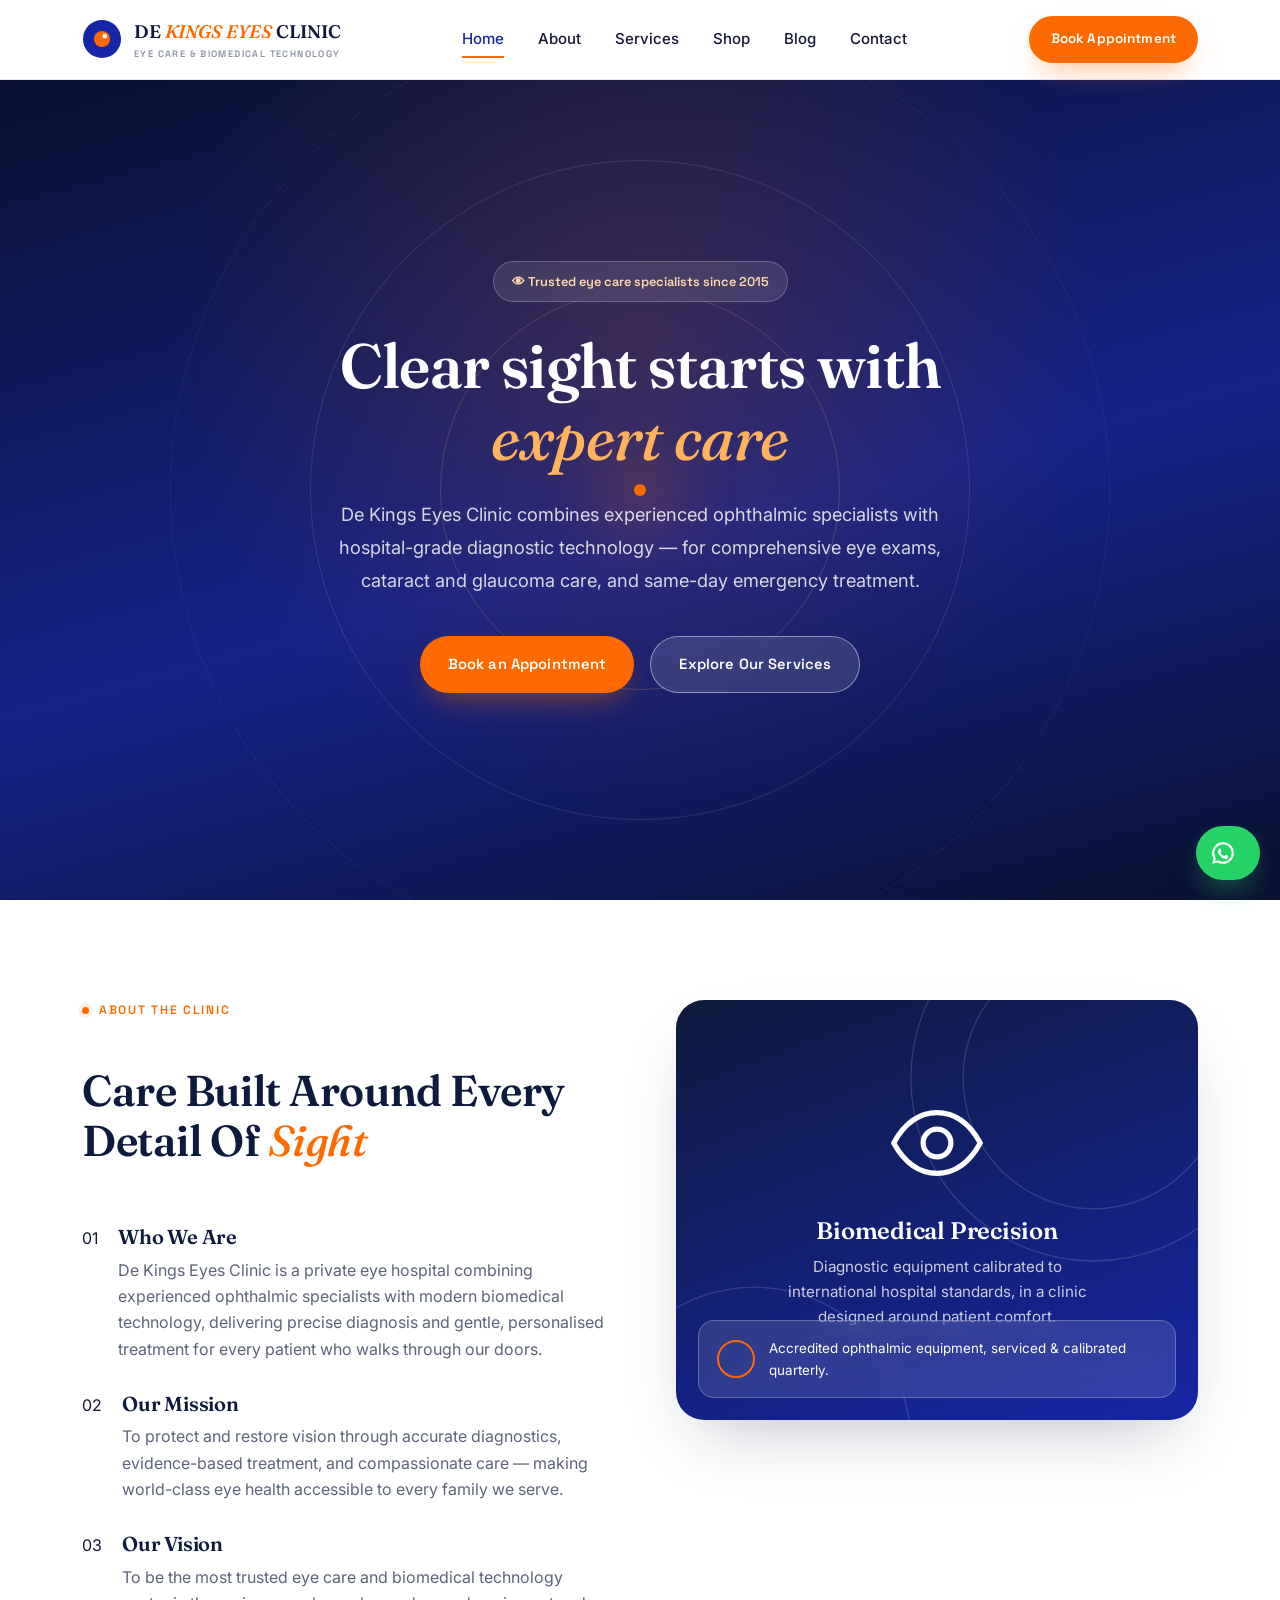
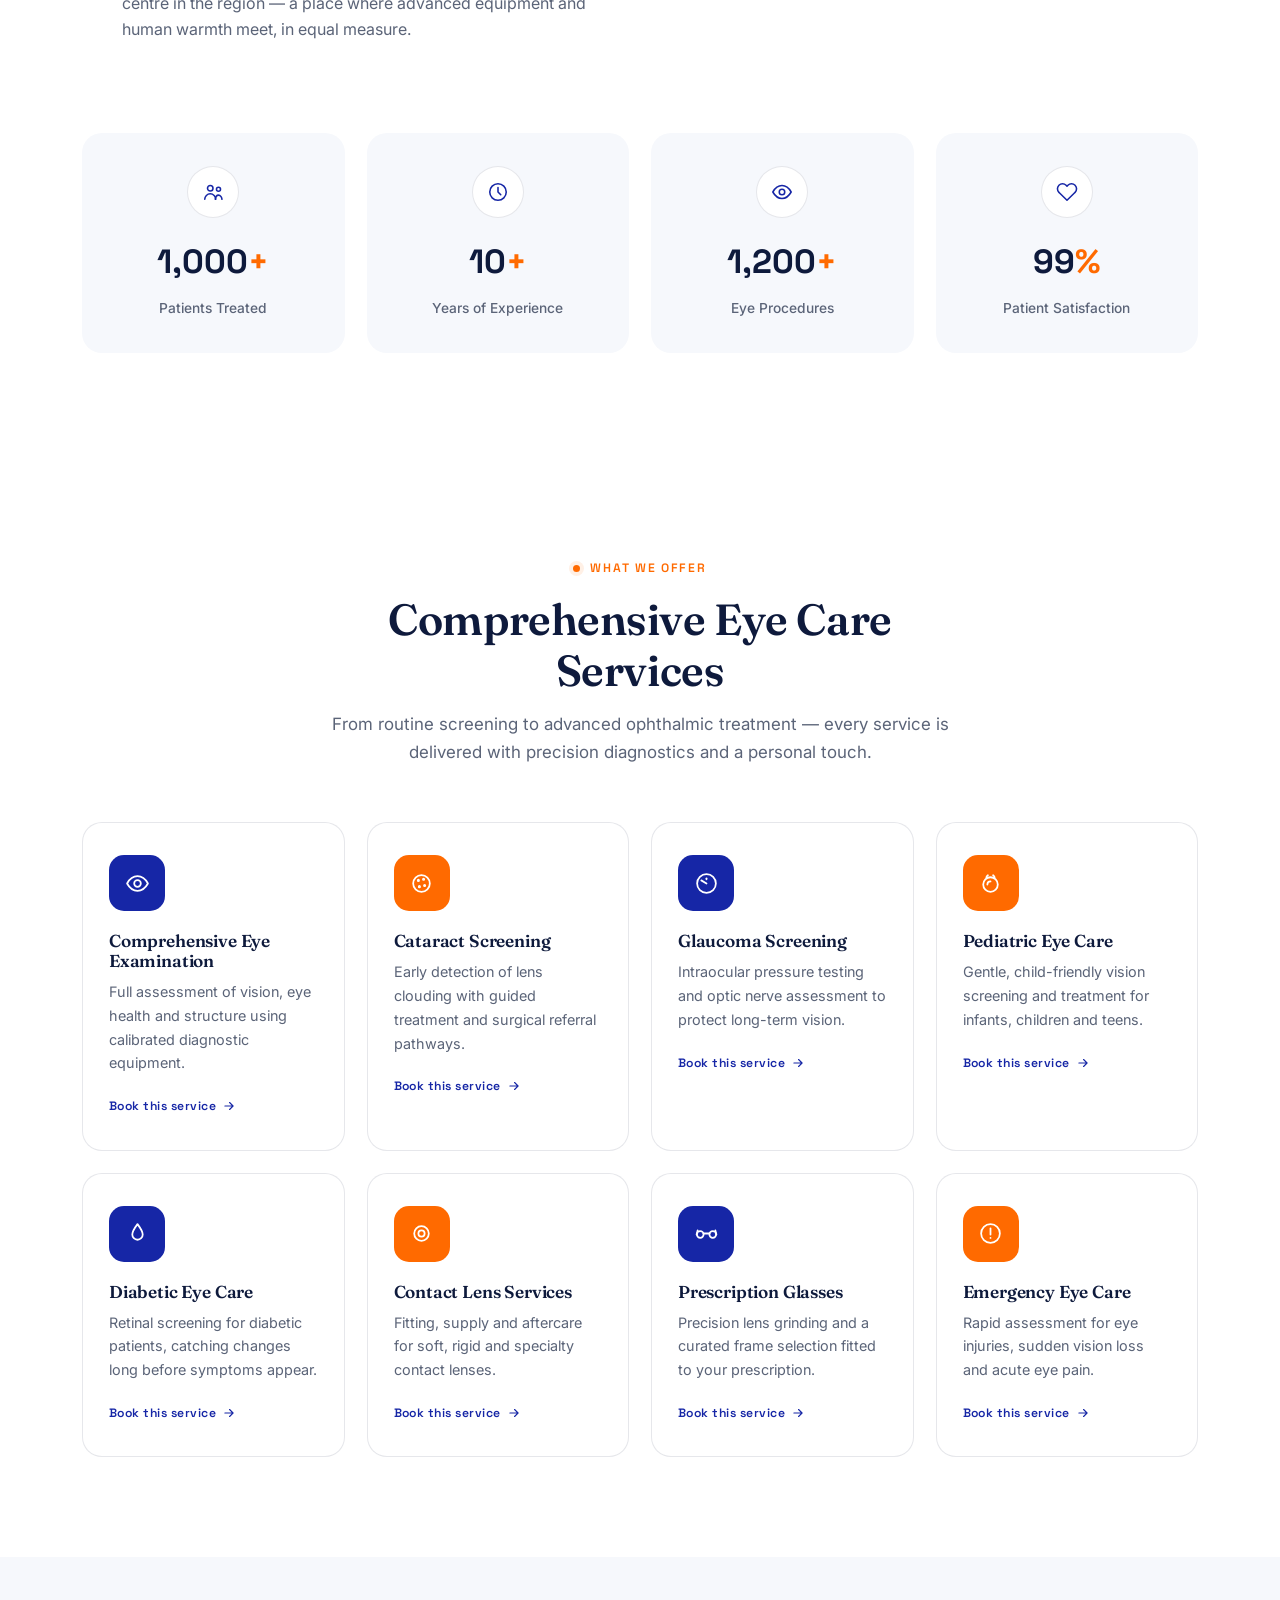
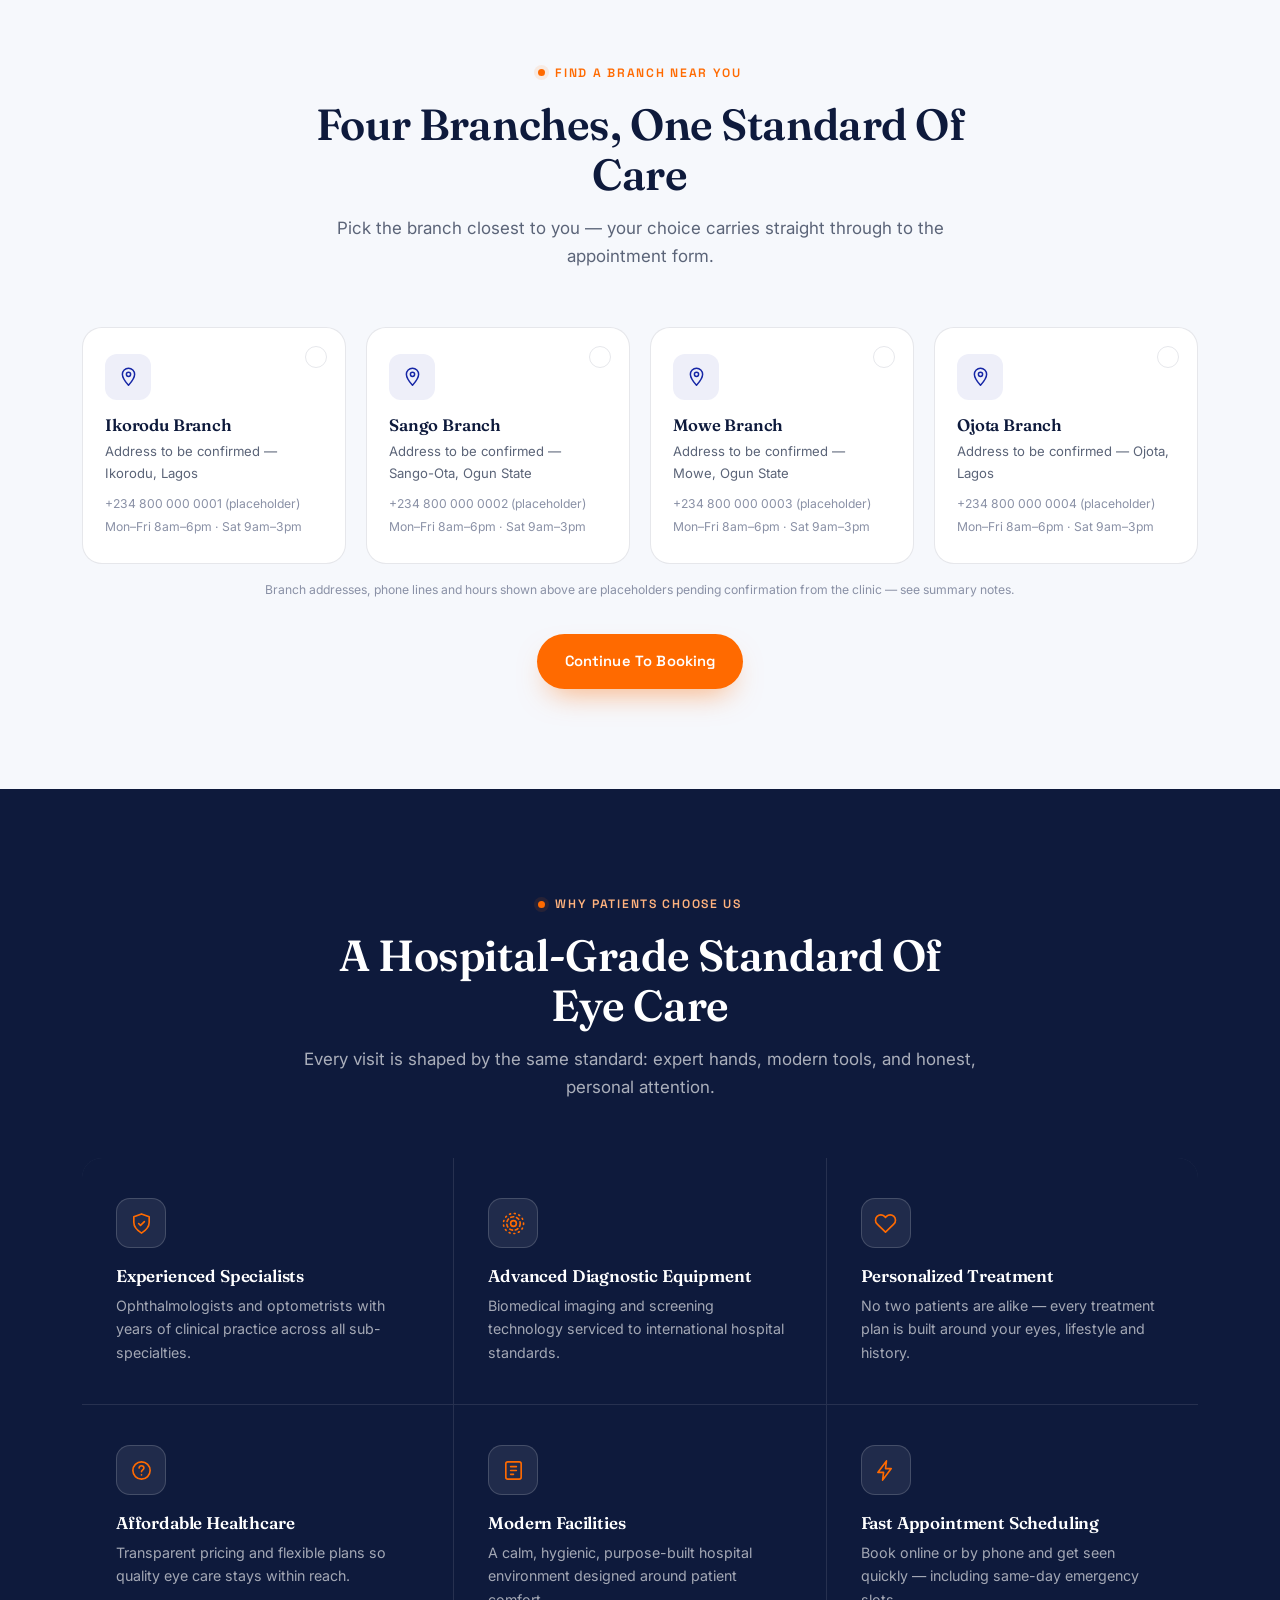
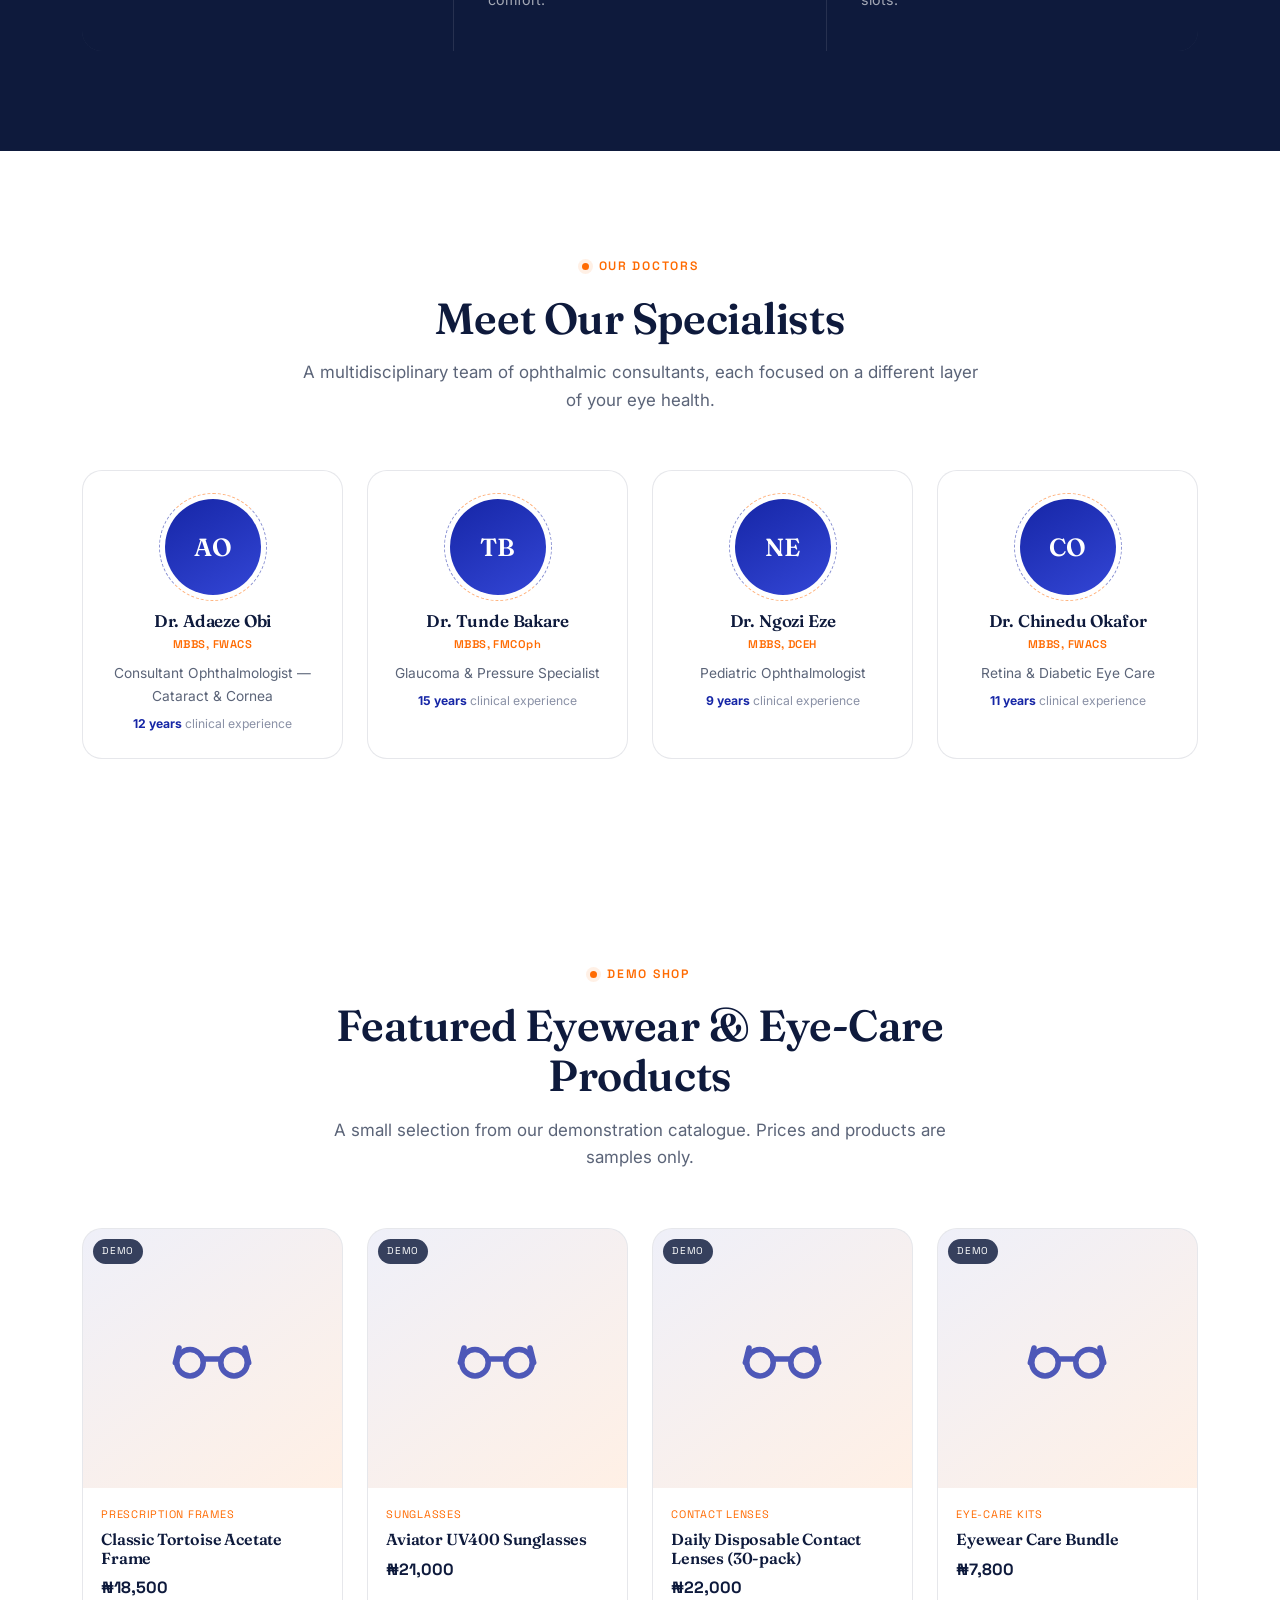
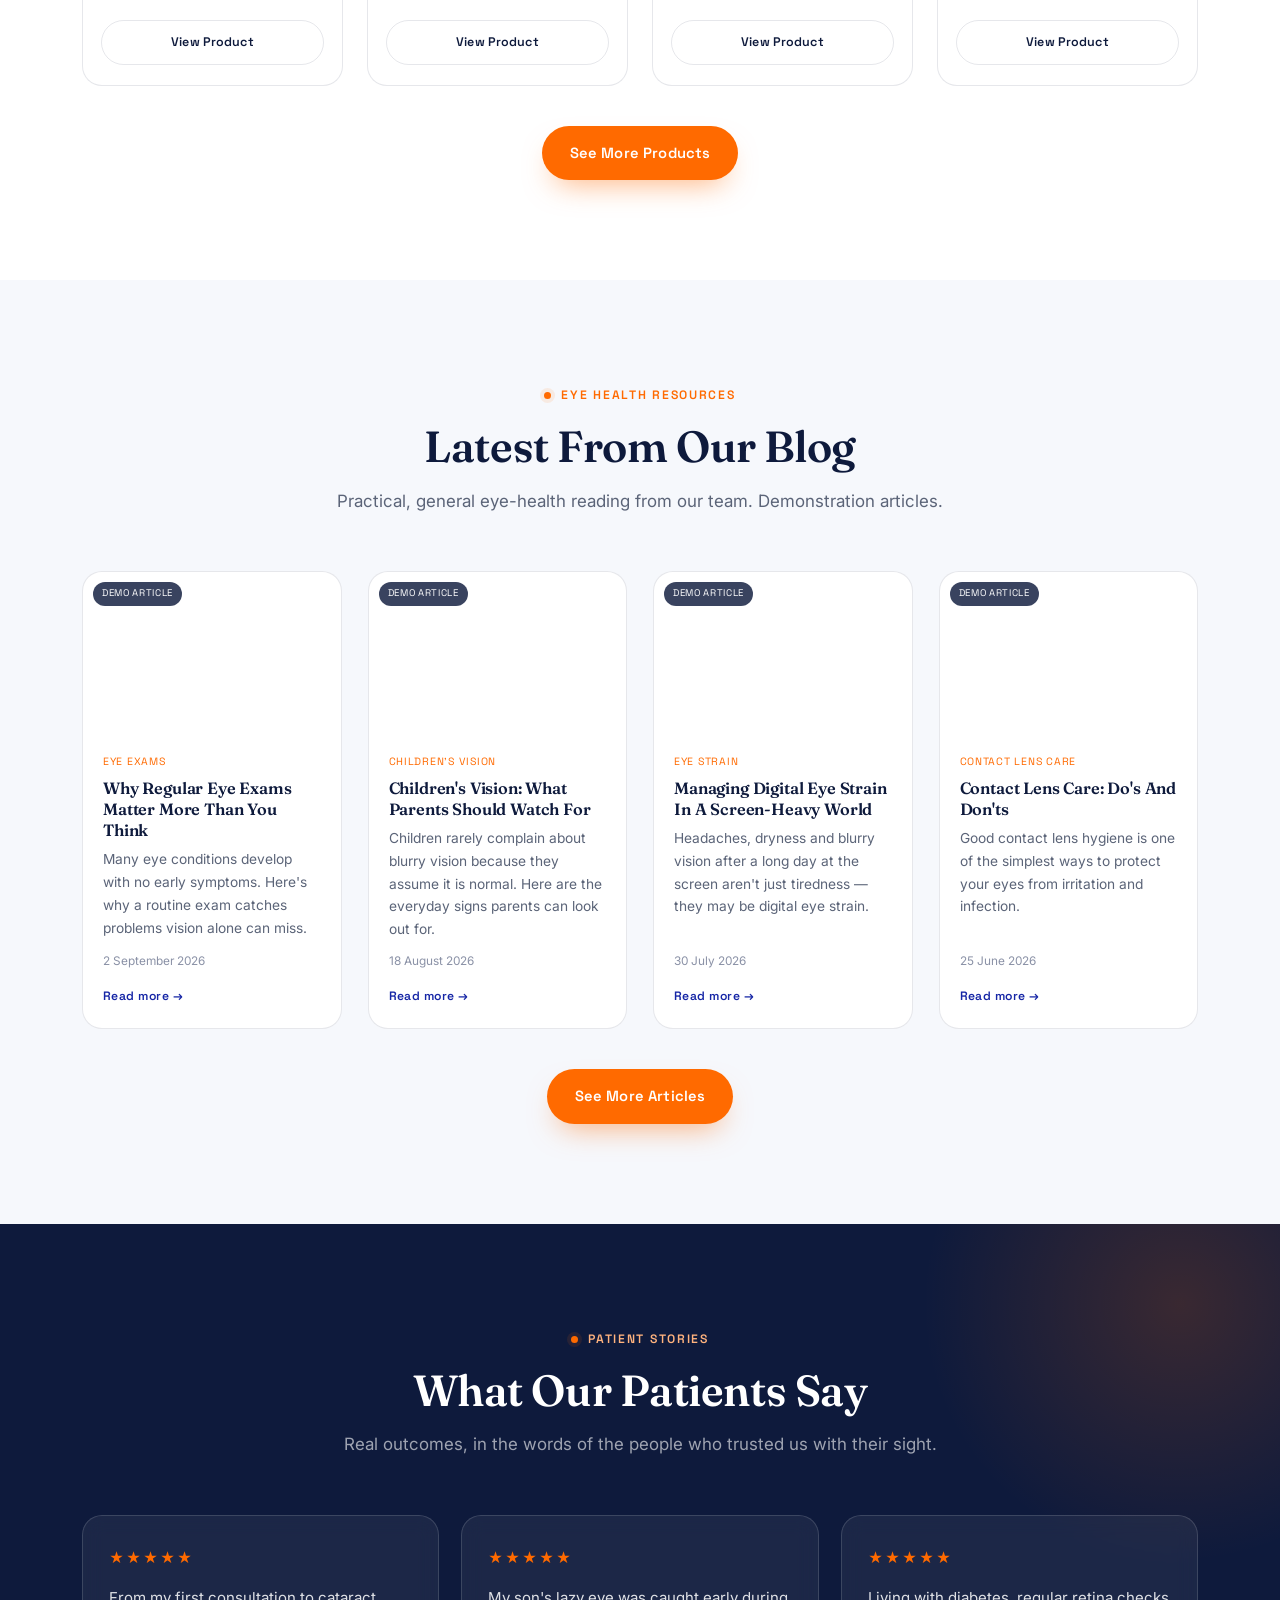
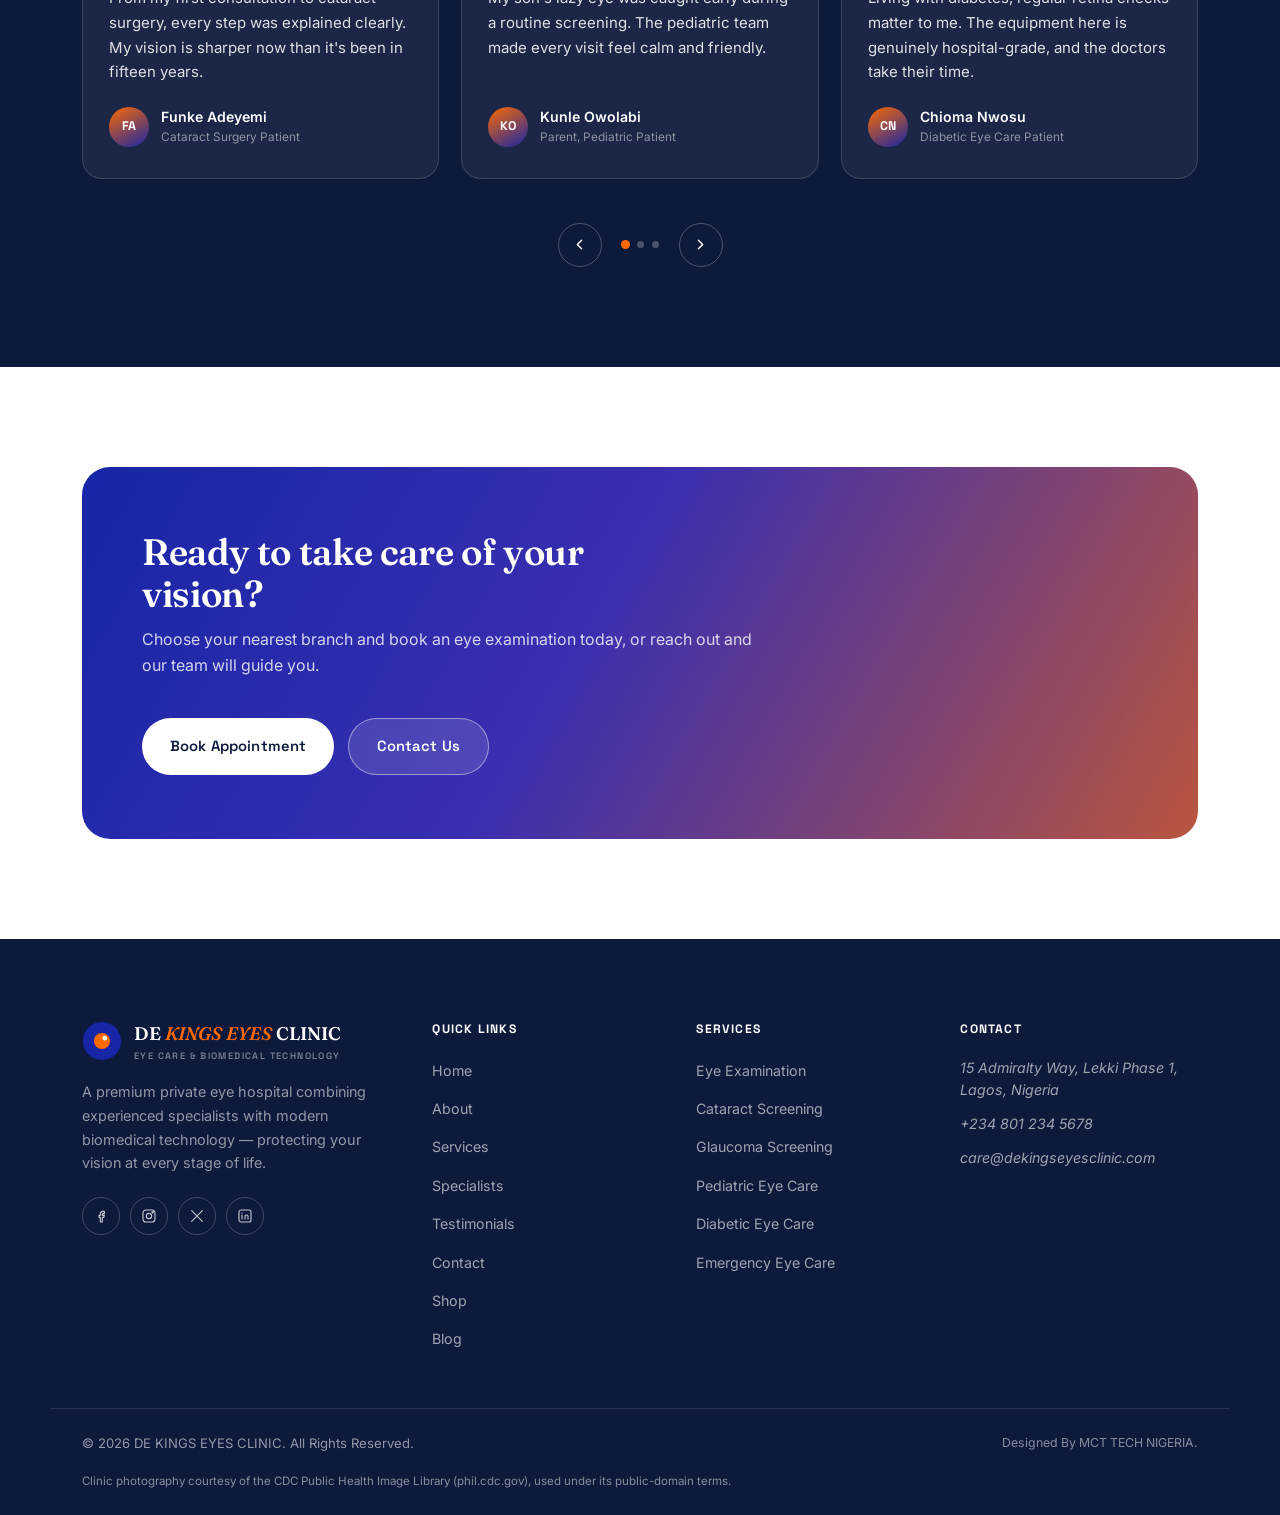
==== commit 7be8401a: "neewssa" ====
--- a/index.html
+++ b/index.html
@@ -97,7 +97,7 @@
     <div class="stats-grid reveal reveal-stagger">
       <div class="stat-card" style="--i:0">
         <span class="ring-ic"><svg viewBox="0 0 24 24" fill="none" stroke="currentColor" stroke-width="1.7" stroke-linecap="round" stroke-linejoin="round"><circle cx="9" cy="8" r="3"/><path d="M3 20c0-3.3 2.7-6 6-6s6 2.7 6 6"/><circle cx="18" cy="9" r="2.2"/><path d="M14.5 20c.3-2.6 2-4.6 3.5-4.6 2 0 3.6 2.2 3.8 4.6"/></svg></span>
-        <div class="stat-number" data-target="50000" data-suffix="+">0</div>
+        <div class="stat-number" data-target="1000" data-suffix="+">0</div>
         <div class="lbl">Patients Treated</div>
       </div>
       <div class="stat-card" style="--i:1">
@@ -107,7 +107,7 @@
       </div>
       <div class="stat-card" style="--i:2">
         <span class="ring-ic"><svg viewBox="0 0 24 24" fill="none" stroke="currentColor" stroke-width="1.7" stroke-linecap="round" stroke-linejoin="round"><path d="M2 12c2.5-4.5 6-7 10-7s7.5 2.5 10 7c-2.5 4.5-6 7-10 7s-7.5-2.5-10-7Z"/><circle cx="12" cy="12" r="3"/></svg></span>
-        <div class="stat-number" data-target="15000" data-suffix="+">0</div>
+        <div class="stat-number" data-target="1200" data-suffix="+">0</div>
         <div class="lbl">Eye Procedures</div>
       </div>
       <div class="stat-card" style="--i:3">
